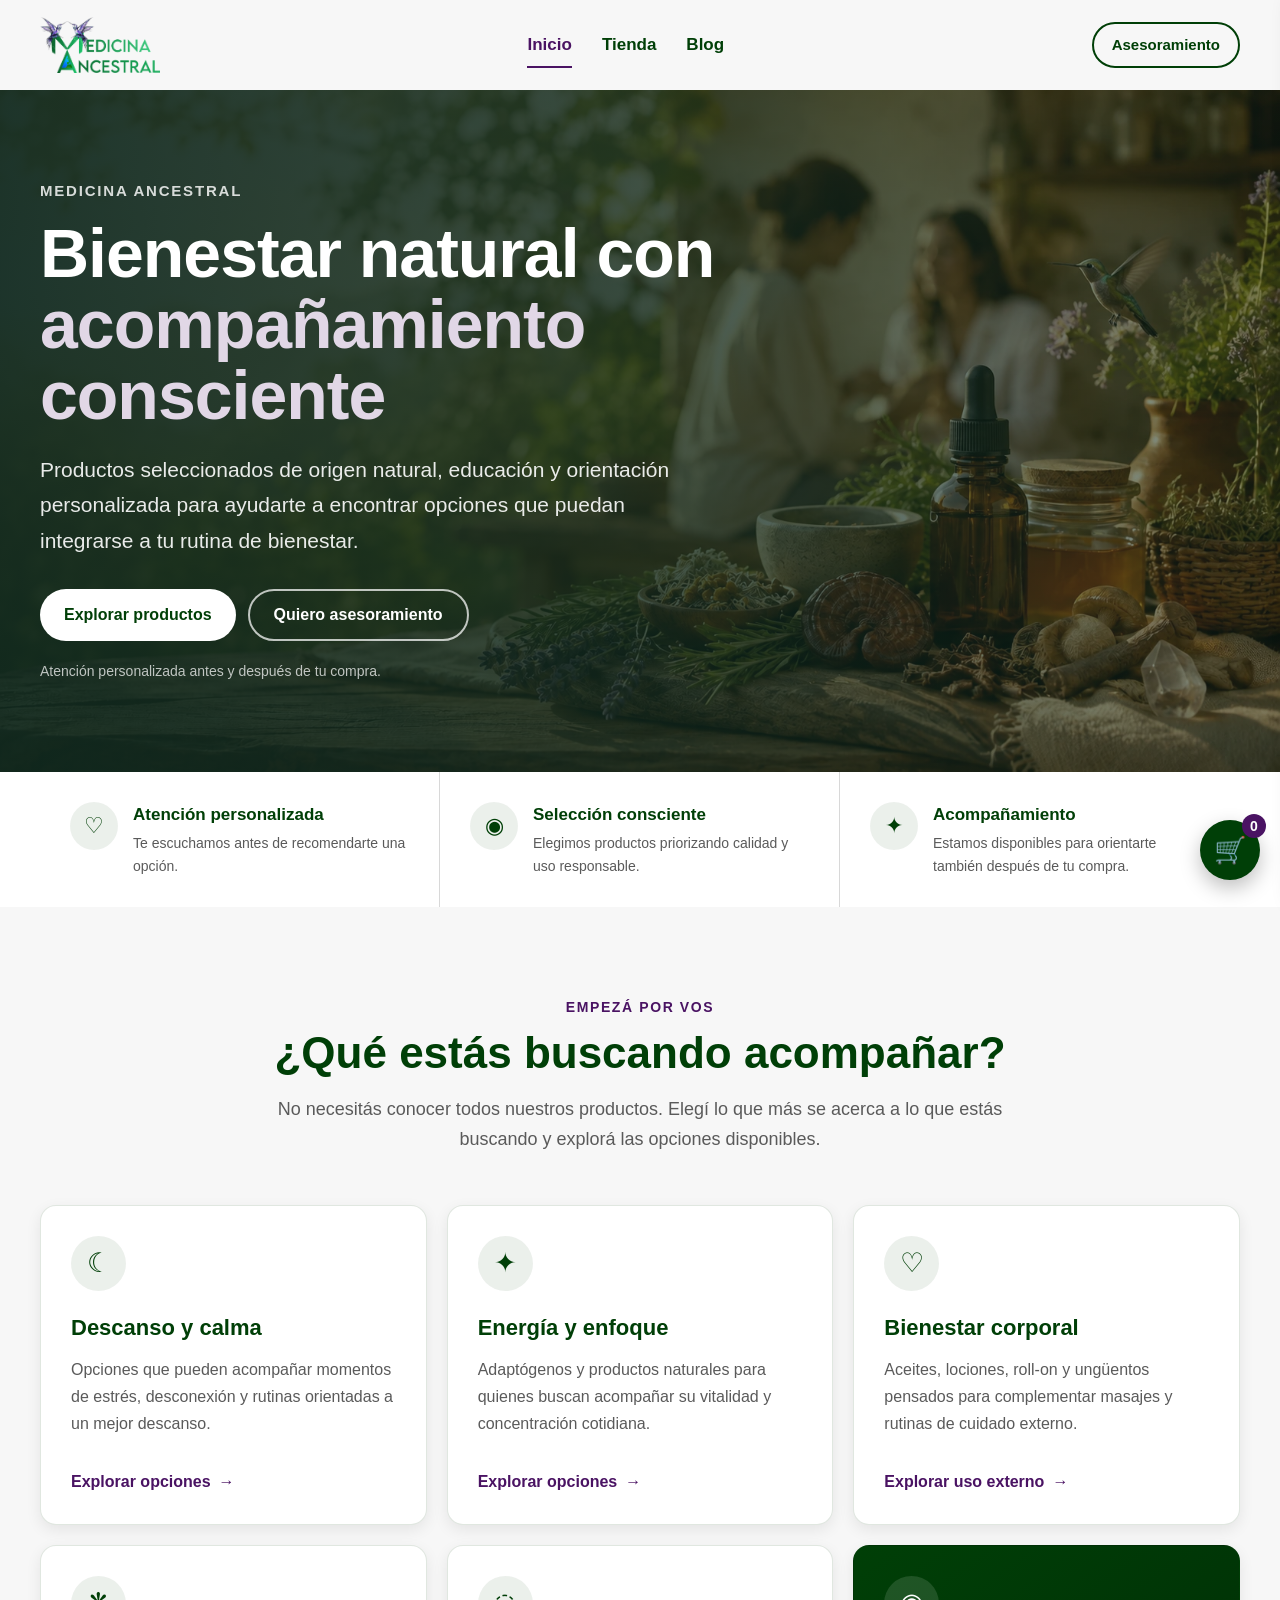
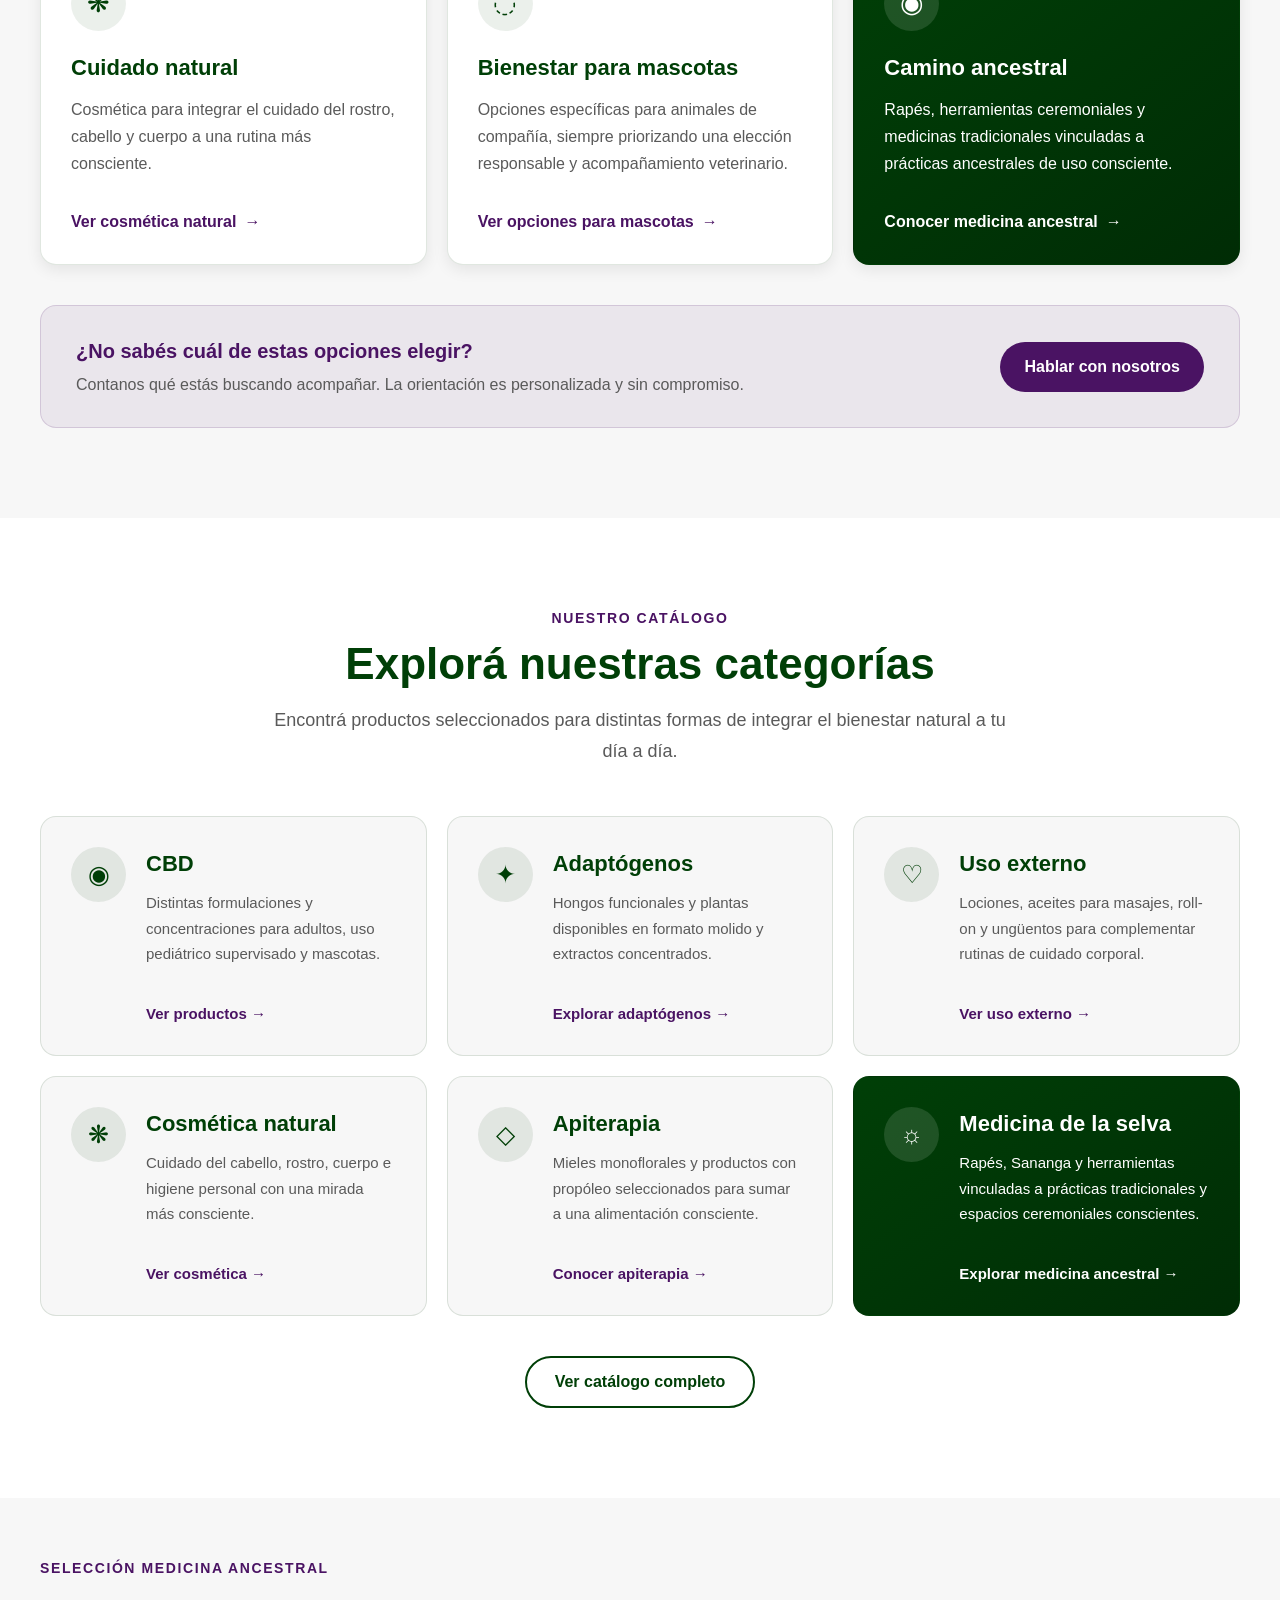
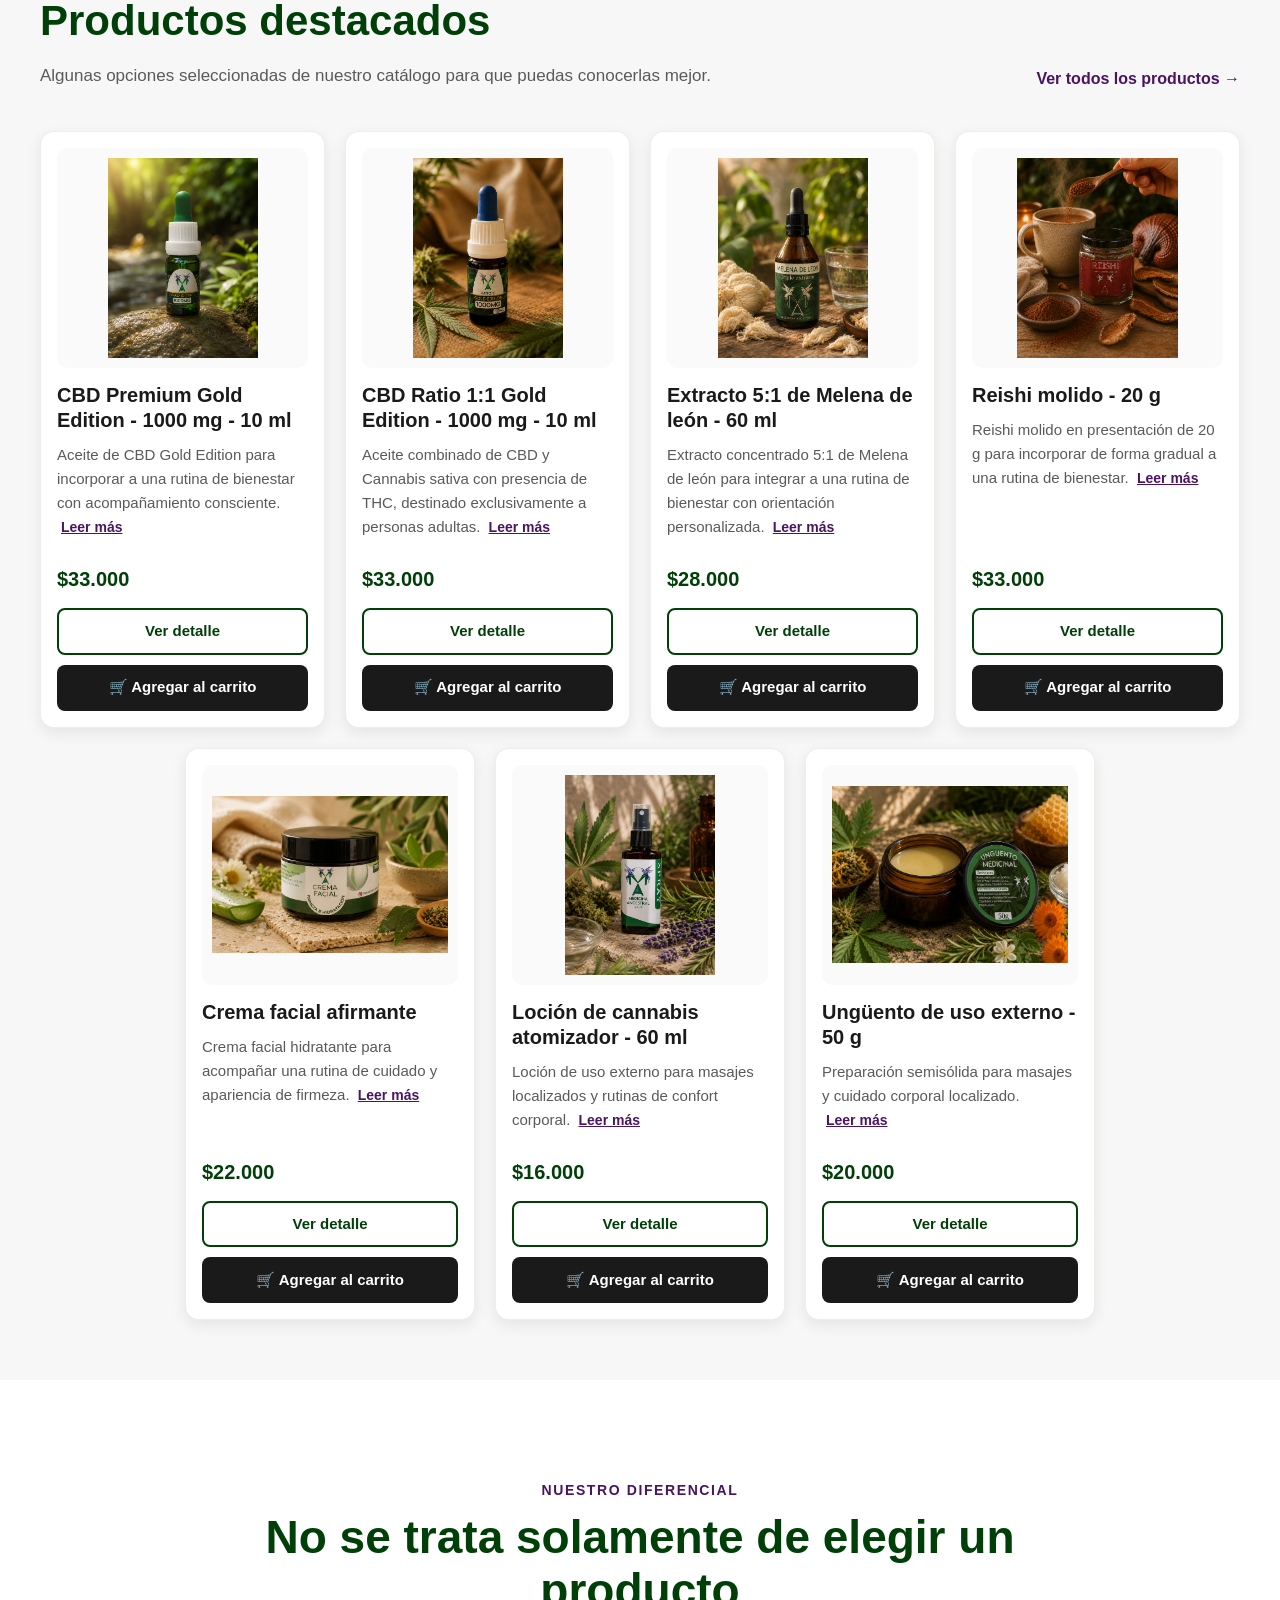
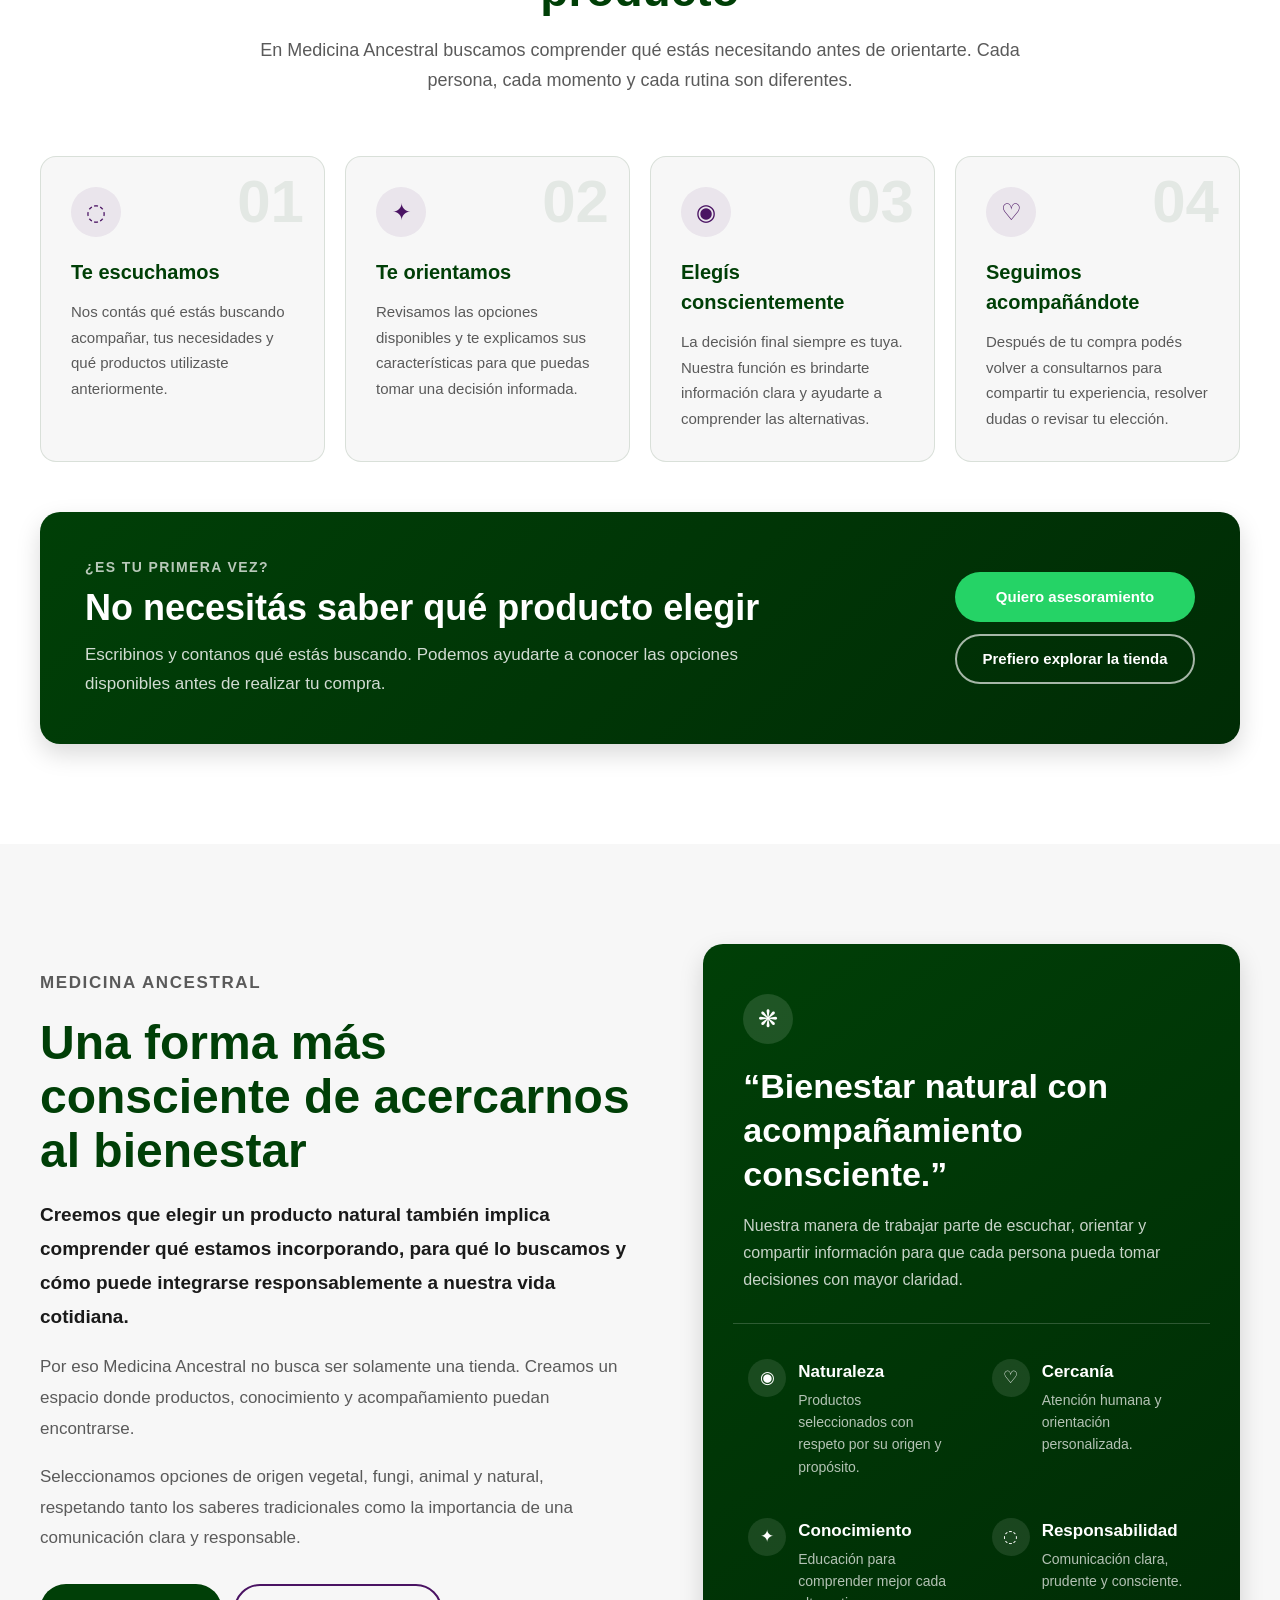
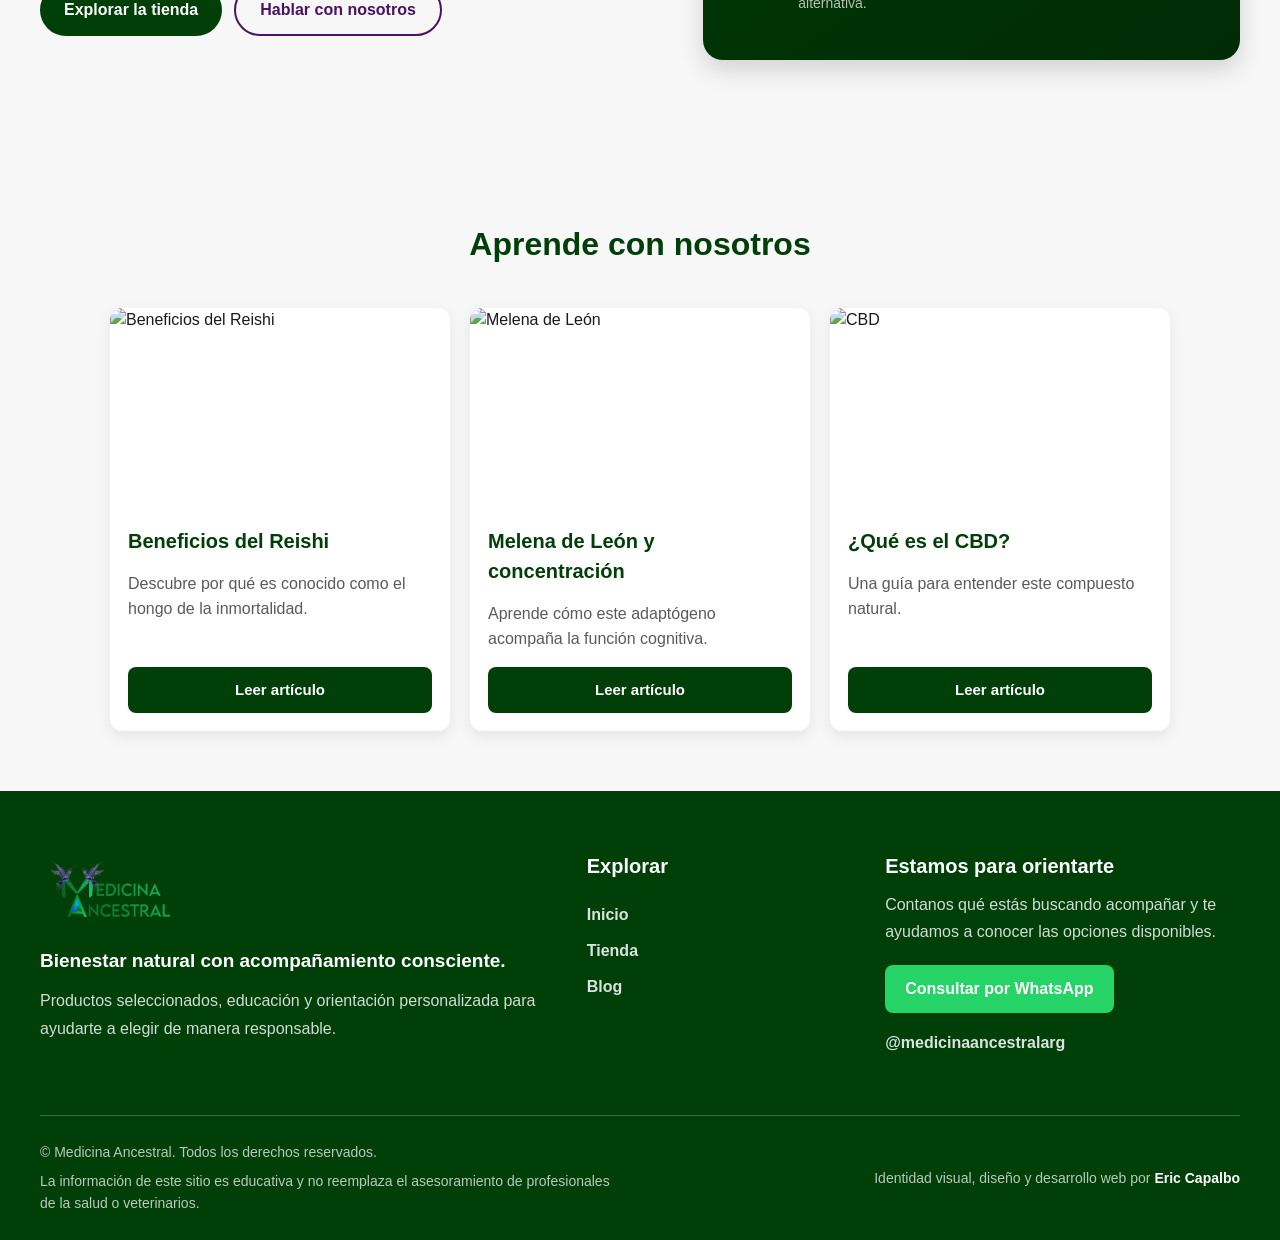
==== index.html @ 23bfc8c7 "Primera versión funcional de Medicina Ancestral" ====
<!DOCTYPE html>
<html lang="es">
<head>
  <meta charset="UTF-8">

  <meta
    name="viewport"
    content="width=device-width, initial-scale=1.0"
  >

  <meta
    name="description"
    content="Medicina Ancestral: productos naturales seleccionados, educación y acompañamiento personalizado para una elección consciente."
  >

  <title>
    Medicina Ancestral | Bienestar natural con acompañamiento consciente
  </title>

  <link
    rel="stylesheet"
    href="./css/style.css"
  >
</head>
<body>

    <!-- 🌿 NAVBAR -->
    <header class="header-principal">

  <a
    href="./index.html"
    class="logo"
    aria-label="Medicina Ancestral - Inicio"
  >
    <img
      src="./img/logo.png"
      alt="Medicina Ancestral"
    >
  </a>

  <nav
    class="nav-principal"
    aria-label="Navegación principal"
  >
    <a
      href="./index.html"
      aria-current="page"
    >
      Inicio
    </a>

    <a href="./tienda.html">
      Tienda
    </a>

    <a href="./pages/blog.html">
      Blog
    </a>
  </nav>

  <a
    href="https://wa.me/549XXXXXXXXX?text=Hola%2C%20quisiera%20recibir%20orientaci%C3%B3n%20de%20Medicina%20Ancestral."
    target="_blank"
    rel="noopener noreferrer"
    class="header-asesoramiento"
  >
    Asesoramiento
  </a>

</header>

  <section class="hero">

  <div class="hero-contenido">

    <p class="hero-eyebrow">
      Medicina Ancestral
    </p>

    <h1>
      Bienestar natural con
      <span>acompañamiento consciente</span>
    </h1>

    <p class="hero-descripcion">
      Productos seleccionados de origen natural,
      educación y orientación personalizada para
      ayudarte a encontrar opciones que puedan
      integrarse a tu rutina de bienestar.
    </p>

    <div class="hero-acciones">

      <a
        href="./tienda.html"
        class="hero-btn hero-btn-principal"
      >
        Explorar productos
      </a>

      <a
        href="https://wa.me/549XXXXXXXXX?text=Hola%2C%20no%20s%C3%A9%20qu%C3%A9%20producto%20elegir%20y%20quisiera%20recibir%20orientaci%C3%B3n."
        target="_blank"
        rel="noopener noreferrer"
        class="hero-btn hero-btn-secundario"
      >
        Quiero asesoramiento
      </a>

    </div>

    <p class="hero-nota">
      Atención personalizada antes y después de tu compra.
    </p>

  </div>

</section>

<section
  class="beneficios-rapidos"
  aria-label="Beneficios de comprar en Medicina Ancestral"
>

  <div class="beneficios-rapidos-contenido">

    <article class="beneficio-rapido">
      <span
        class="beneficio-icono"
        aria-hidden="true"
      >
        ♡
      </span>

      <div>
        <h2>
          Atención personalizada
        </h2>

        <p>
          Te escuchamos antes de recomendarte una opción.
        </p>
      </div>
    </article>

    <article class="beneficio-rapido">
      <span
        class="beneficio-icono"
        aria-hidden="true"
      >
        ◉
      </span>

      <div>
        <h2>
          Selección consciente
        </h2>

        <p>
          Elegimos productos priorizando calidad y uso responsable.
        </p>
      </div>
    </article>

    <article class="beneficio-rapido">
      <span
        class="beneficio-icono"
        aria-hidden="true"
      >
        ✦
      </span>

      <div>
        <h2>
          Acompañamiento
        </h2>

        <p>
          Estamos disponibles para orientarte también después de tu compra.
        </p>
      </div>
    </article>

  </div>

</section>


<section class="necesidades">

  <div class="necesidades-encabezado">

    <p class="seccion-eyebrow">
      Empezá por vos
    </p>

    <h2>
      ¿Qué estás buscando acompañar?
    </h2>

    <p>
      No necesitás conocer todos nuestros productos.
      Elegí lo que más se acerca a lo que estás buscando
      y explorá las opciones disponibles.
    </p>

  </div>

  <div class="necesidades-grid">

    <!-- DESCANSO -->
    <article class="necesidad-card">

      <div
        class="necesidad-icono"
        aria-hidden="true"
      >
        ☾
      </div>

      <h3>
        Descanso y calma
      </h3>

      <p>
        Opciones que pueden acompañar momentos de estrés,
        desconexión y rutinas orientadas a un mejor descanso.
      </p>

      <a
        href="./tienda.html?buscar=descanso"
        class="necesidad-link"
      >
        Explorar opciones
        <span aria-hidden="true">→</span>
      </a>

    </article>

    <!-- ENERGÍA -->
    <article class="necesidad-card">

      <div
        class="necesidad-icono"
        aria-hidden="true"
      >
        ✦
      </div>

      <h3>
        Energía y enfoque
      </h3>

      <p>
        Adaptógenos y productos naturales para quienes
        buscan acompañar su vitalidad y concentración cotidiana.
      </p>

      <a
        href="./tienda.html?buscar=energia"
        class="necesidad-link"
      >
        Explorar opciones
        <span aria-hidden="true">→</span>
      </a>

    </article>

    <!-- BIENESTAR CORPORAL -->
    <article class="necesidad-card">

      <div
        class="necesidad-icono"
        aria-hidden="true"
      >
        ♡
      </div>

      <h3>
        Bienestar corporal
      </h3>

      <p>
        Aceites, lociones, roll-on y ungüentos pensados
        para complementar masajes y rutinas de cuidado externo.
      </p>

      <a
        href="./tienda.html?categoria=uso-externo"
        class="necesidad-link"
      >
        Explorar uso externo
        <span aria-hidden="true">→</span>
      </a>

    </article>

    <!-- COSMÉTICA -->
    <article class="necesidad-card">

      <div
        class="necesidad-icono"
        aria-hidden="true"
      >
        ❋
      </div>

      <h3>
        Cuidado natural
      </h3>

      <p>
        Cosmética para integrar el cuidado del rostro,
        cabello y cuerpo a una rutina más consciente.
      </p>

      <a
        href="./tienda.html?categoria=cosmetica-natural"
        class="necesidad-link"
      >
        Ver cosmética natural
        <span aria-hidden="true">→</span>
      </a>

    </article>

    <!-- MASCOTAS -->
    <article class="necesidad-card">

      <div
        class="necesidad-icono"
        aria-hidden="true"
      >
        ◌
      </div>

      <h3>
        Bienestar para mascotas
      </h3>

      <p>
        Opciones específicas para animales de compañía,
        siempre priorizando una elección responsable y
        acompañamiento veterinario.
      </p>

      <a
        href="./tienda.html?categoria=cbd&subcategoria=mascotas"
        class="necesidad-link"
      >
        Ver opciones para mascotas
        <span aria-hidden="true">→</span>
      </a>

    </article>

    <!-- MEDICINA DE LA SELVA -->
    <article class="necesidad-card necesidad-card-destacada">

      <div
        class="necesidad-icono"
        aria-hidden="true"
      >
        ◉
      </div>

      <h3>
        Camino ancestral
      </h3>

      <p>
        Rapés, herramientas ceremoniales y medicinas
        tradicionales vinculadas a prácticas ancestrales
        de uso consciente.
      </p>

      <a
        href="./tienda.html?categoria=medicina-selva"
        class="necesidad-link"
      >
        Conocer medicina ancestral
        <span aria-hidden="true">→</span>
      </a>

    </article>

  </div>

  <!-- CTA DE ASESORAMIENTO -->
  <div class="necesidades-ayuda">

    <div>
      <h3>
        ¿No sabés cuál de estas opciones elegir?
      </h3>

      <p>
        Contanos qué estás buscando acompañar.
        La orientación es personalizada y sin compromiso.
      </p>
    </div>

    <a
      href="https://wa.me/549XXXXXXXXX?text=Hola%2C%20quisiera%20recibir%20orientaci%C3%B3n%20para%20elegir%20un%20producto."
      target="_blank"
      rel="noopener noreferrer"
      class="necesidades-ayuda-btn"
    >
      Hablar con nosotros
    </a>

  </div>

</section>

<section class="categorias-home">

  <div class="categorias-home-encabezado">

    <p class="seccion-eyebrow">
      Nuestro catálogo
    </p>

    <h2>
      Explorá nuestras categorías
    </h2>

    <p>
      Encontrá productos seleccionados para distintas
      formas de integrar el bienestar natural a tu día a día.
    </p>

  </div>

  <div class="categorias-home-grid">

    <!-- CBD -->
    <a
      href="./tienda.html?categoria=cbd"
      class="categoria-home-card"
    >
      <div class="categoria-home-icono">
        <span aria-hidden="true">◉</span>
      </div>

      <div class="categoria-home-contenido">
        <h3>CBD</h3>

        <p>
          Distintas formulaciones y concentraciones
          para adultos, uso pediátrico supervisado
          y mascotas.
        </p>

        <span class="categoria-home-link">
          Ver productos →
        </span>
      </div>
    </a>


    <!-- ADAPTÓGENOS -->
    <a
      href="./tienda.html?categoria=adaptogenos"
      class="categoria-home-card"
    >
      <div class="categoria-home-icono">
        <span aria-hidden="true">✦</span>
      </div>

      <div class="categoria-home-contenido">
        <h3>
          Adaptógenos
        </h3>

        <p>
          Hongos funcionales y plantas disponibles
          en formato molido y extractos concentrados.
        </p>

        <span class="categoria-home-link">
          Explorar adaptógenos →
        </span>
      </div>
    </a>


    <!-- USO EXTERNO -->
    <a
      href="./tienda.html?categoria=uso-externo"
      class="categoria-home-card"
    >
      <div class="categoria-home-icono">
        <span aria-hidden="true">♡</span>
      </div>

      <div class="categoria-home-contenido">
        <h3>
          Uso externo
        </h3>

        <p>
          Lociones, aceites para masajes, roll-on
          y ungüentos para complementar rutinas
          de cuidado corporal.
        </p>

        <span class="categoria-home-link">
          Ver uso externo →
        </span>
      </div>
    </a>


    <!-- COSMÉTICA -->
    <a
      href="./tienda.html?categoria=cosmetica-natural"
      class="categoria-home-card"
    >
      <div class="categoria-home-icono">
        <span aria-hidden="true">❋</span>
      </div>

      <div class="categoria-home-contenido">
        <h3>
          Cosmética natural
        </h3>

        <p>
          Cuidado del cabello, rostro, cuerpo
          e higiene personal con una mirada
          más consciente.
        </p>

        <span class="categoria-home-link">
          Ver cosmética →
        </span>
      </div>
    </a>


    <!-- APITERAPIA -->
    <a
      href="./tienda.html?categoria=apiterapia"
      class="categoria-home-card"
    >
      <div class="categoria-home-icono">
        <span aria-hidden="true">◇</span>
      </div>

      <div class="categoria-home-contenido">
        <h3>
          Apiterapia
        </h3>

        <p>
          Mieles monoflorales y productos con
          propóleo seleccionados para sumar
          a una alimentación consciente.
        </p>

        <span class="categoria-home-link">
          Conocer apiterapia →
        </span>
      </div>
    </a>


    <!-- MEDICINA ANCESTRAL -->
    <a
      href="./tienda.html?categoria=medicina-selva"
      class="categoria-home-card categoria-home-destacada"
    >
      <div class="categoria-home-icono">
        <span aria-hidden="true">☼</span>
      </div>

      <div class="categoria-home-contenido">
        <h3>
          Medicina de la selva
        </h3>

        <p>
          Rapés, Sananga y herramientas vinculadas
          a prácticas tradicionales y espacios
          ceremoniales conscientes.
        </p>

        <span class="categoria-home-link">
          Explorar medicina ancestral →
        </span>
      </div>
    </a>

  </div>

  <div class="categorias-home-todas">

    <a
      href="./tienda.html"
      class="btn-ver-catalogo"
    >
      Ver catálogo completo
    </a>

  </div>

</section>


</section>
    <!-- 🌟 PRODUCTOS DESTACADOS -->
  <section
  class="productos productos-destacados-home"
  id="productos"
  >

  <div class="productos-home-encabezado">

    <div>

      <p class="seccion-eyebrow">
        Selección Medicina Ancestral
      </p>

      <h2>
        Productos destacados
      </h2>

      <p>
        Algunas opciones seleccionadas de nuestro
        catálogo para que puedas conocerlas mejor.
      </p>

    </div>

    <a
      href="./tienda.html"
      class="productos-home-ver-todos"
    >
      Ver todos los productos →
    </a>

  </div>

  <div
    class="productos-container"
    id="productos-container"
  ></div>

</section>

<section class="acompanamiento-home">

  <div class="acompanamiento-encabezado">

    <p class="seccion-eyebrow">
      Nuestro diferencial
    </p>

    <h2>
      No se trata solamente de elegir un producto
    </h2>

    <p>
      En Medicina Ancestral buscamos comprender qué estás
      necesitando antes de orientarte. Cada persona, cada
      momento y cada rutina son diferentes.
    </p>

  </div>


  <div class="acompanamiento-grid">

    <!-- PASO 1 -->
    <article class="acompanamiento-paso">

      <span class="acompanamiento-numero">
        01
      </span>

      <div class="acompanamiento-icono" aria-hidden="true">
        ◌
      </div>

      <h3>
        Te escuchamos
      </h3>

      <p>
        Nos contás qué estás buscando acompañar,
        tus necesidades y qué productos utilizaste anteriormente.
      </p>

    </article>


    <!-- PASO 2 -->
    <article class="acompanamiento-paso">

      <span class="acompanamiento-numero">
        02
      </span>

      <div class="acompanamiento-icono" aria-hidden="true">
        ✦
      </div>

      <h3>
        Te orientamos
      </h3>

      <p>
        Revisamos las opciones disponibles y te explicamos
        sus características para que puedas tomar una decisión
        informada.
      </p>

    </article>


    <!-- PASO 3 -->
    <article class="acompanamiento-paso">

      <span class="acompanamiento-numero">
        03
      </span>

      <div class="acompanamiento-icono" aria-hidden="true">
        ◉
      </div>

      <h3>
        Elegís conscientemente
      </h3>

      <p>
        La decisión final siempre es tuya.
        Nuestra función es brindarte información clara
        y ayudarte a comprender las alternativas.
      </p>

    </article>


    <!-- PASO 4 -->
    <article class="acompanamiento-paso">

      <span class="acompanamiento-numero">
        04
      </span>

      <div class="acompanamiento-icono" aria-hidden="true">
        ♡
      </div>

      <h3>
        Seguimos acompañándote
      </h3>

      <p>
        Después de tu compra podés volver a consultarnos
        para compartir tu experiencia, resolver dudas
        o revisar tu elección.
      </p>

    </article>

  </div>


  <!-- CTA -->
  <div class="acompanamiento-cta">

    <div class="acompanamiento-cta-texto">

      <p class="acompanamiento-cta-eyebrow">
        ¿Es tu primera vez?
      </p>

      <h3>
        No necesitás saber qué producto elegir
      </h3>

      <p>
        Escribinos y contanos qué estás buscando.
        Podemos ayudarte a conocer las opciones disponibles
        antes de realizar tu compra.
      </p>

    </div>

    <div class="acompanamiento-cta-acciones">

      <a
        href="https://wa.me/549XXXXXXXXX?text=Hola%2C%20es%20mi%20primera%20vez%20y%20quisiera%20recibir%20orientaci%C3%B3n%20para%20elegir%20un%20producto."
        target="_blank"
        rel="noopener noreferrer"
        class="acompanamiento-btn-principal"
      >
        Quiero asesoramiento
      </a>

      <a
        href="./tienda.html"
        class="acompanamiento-btn-secundario"
      >
        Prefiero explorar la tienda
      </a>

    </div>

  </div>

</section>

<section class="nosotros-home">

  <div class="nosotros-home-grid">

    <!-- COLUMNA DE IDENTIDAD -->
    <div class="nosotros-home-identidad">

      <p class="seccion-eyebrow">
        Medicina Ancestral
      </p>

      <h2>
        Una forma más consciente
        de acercarnos al bienestar
      </h2>

      <p class="nosotros-home-intro">
        Creemos que elegir un producto natural también
        implica comprender qué estamos incorporando,
        para qué lo buscamos y cómo puede integrarse
        responsablemente a nuestra vida cotidiana.
      </p>

      <p>
        Por eso Medicina Ancestral no busca ser solamente
        una tienda. Creamos un espacio donde productos,
        conocimiento y acompañamiento puedan encontrarse.
      </p>

      <p>
        Seleccionamos opciones de origen vegetal, fungi,
        animal y natural, respetando tanto los saberes
        tradicionales como la importancia de una
        comunicación clara y responsable.
      </p>

      <div class="nosotros-home-acciones">

        <a
          href="./tienda.html"
          class="nosotros-btn-principal"
        >
          Explorar la tienda
        </a>

        <a
          href="https://wa.me/5491138456670?text=Hola%2C%20quisiera%20conocer%20m%C3%A1s%20sobre%20Medicina%20Ancestral%20y%20recibir%20orientaci%C3%B3n."
          target="_blank"
          rel="noopener noreferrer"
          class="nosotros-btn-secundario"
        >
          Hablar con nosotros
        </a>

      </div>

    </div>


    <!-- COLUMNA DE VALORES -->
    <div class="nosotros-home-valores">

      <div class="nosotros-frase">

        <span
          class="nosotros-frase-simbolo"
          aria-hidden="true"
        >
          ❋
        </span>

        <blockquote>
          “Bienestar natural con
          acompañamiento consciente.”
        </blockquote>

        <p>
          Nuestra manera de trabajar parte de escuchar,
          orientar y compartir información para que cada
          persona pueda tomar decisiones con mayor claridad.
        </p>

      </div>


      <div class="nosotros-valores-grid">

        <article class="nosotros-valor">

          <span aria-hidden="true">
            ◉
          </span>

          <div>
            <h3>
              Naturaleza
            </h3>

            <p>
              Productos seleccionados con respeto
              por su origen y propósito.
            </p>
          </div>

        </article>


        <article class="nosotros-valor">

          <span aria-hidden="true">
            ♡
          </span>

          <div>
            <h3>
              Cercanía
            </h3>

            <p>
              Atención humana y orientación
              personalizada.
            </p>
          </div>

        </article>


        <article class="nosotros-valor">

          <span aria-hidden="true">
            ✦
          </span>

          <div>
            <h3>
              Conocimiento
            </h3>

            <p>
              Educación para comprender mejor
              cada alternativa.
            </p>
          </div>

        </article>

<!-- NOSOTROS -->
        <article class="nosotros-valor">

          <span aria-hidden="true">
            ◌
          </span>

          <div>
            <h3>
              Responsabilidad
            </h3>

            <p>
              Comunicación clara, prudente
              y consciente.
            </p>
          </div>

        </article>

      </div>

    </div>

  </div>

</section>

    <!-- 📖 BLOG -->
    <section class="blog">

  <h2>Aprende con nosotros</h2>

  <div class="blog-container">

    <!-- Artículo 1 -->

    <article class="blog-card">

      <img src="./img/blog/reishi-beneficios.webp" alt="Beneficios del Reishi">

      <h3>Beneficios del Reishi</h3>

      <p>
        Descubre por qué es conocido como el hongo de la inmortalidad.
      </p>

      <button>
        Leer artículo
      </button>

    </article>

    <!-- Artículo 2 -->

    <article class="blog-card">

      <img src="./img/blog/melena-cerebro.webp" alt="Melena de León">

      <h3>Melena de León y concentración</h3>

      <p>
        Aprende cómo este adaptógeno acompaña la función cognitiva.
      </p>

      <button>
        Leer artículo
      </button>

    </article>

    <!-- Artículo 3 -->

    <article class="blog-card">

      <img src="./img/blog/cbd-natural.webp" alt="CBD">

      <h3>¿Qué es el CBD?</h3>

      <p>
        Una guía para entender este compuesto natural.
      </p>

      <button>
        Leer artículo
      </button>

    </article>

  </div>

    </section>


<footer class="footer-sitio">

  <div class="footer-contenido">

    <!-- IDENTIDAD -->
    <div class="footer-marca">
      <a
        href="./index.html"
        class="footer-logo"
        aria-label="Ir al inicio de Medicina Ancestral"
      >
        <img
          src="./img/logo.png"
          alt="Medicina Ancestral"
        >
      </a>

      <p class="footer-frase">
        Bienestar natural con acompañamiento consciente.
      </p>

      <p>
        Productos seleccionados, educación y orientación
        personalizada para ayudarte a elegir de manera responsable.
      </p>
    </div>

    <!-- NAVEGACIÓN -->
    <nav
      class="footer-navegacion"
      aria-label="Navegación del pie de página"
    >
      <h2>Explorar</h2>

      <a href="./index.html">
        Inicio
      </a>

      <a href="./tienda.html">
        Tienda
      </a>

      <a href="./pages/blog.html">
        Blog
      </a>
    </nav>

    <!-- CONTACTO -->
    <div class="footer-contacto">
      <h2>Estamos para orientarte</h2>

      <p>
        Contanos qué estás buscando acompañar y te ayudamos
        a conocer las opciones disponibles.
      </p>

      <a
        href="https://wa.me/5491138456670?text=Hola%2C%20quisiera%20recibir%20orientaci%C3%B3n%20sobre%20los%20productos%20de%20Medicina%20Ancestral."
        target="_blank"
        rel="noopener noreferrer"
        class="footer-whatsapp"
      >
        Consultar por WhatsApp
      </a>

      <a
        href="https://www.instagram.com/medicinaancestralarg/"
        target="_blank"
        rel="noopener noreferrer"
        class="footer-instagram"
      >
        @medicinaancestralarg
      </a>
    </div>

  </div>

  <div class="footer-legal">

  <div class="footer-legal-textos">
    <p>
      © Medicina Ancestral. Todos los derechos reservados.
    </p>

    <p>
      La información de este sitio es educativa y no reemplaza
      el asesoramiento de profesionales de la salud o veterinarios.
    </p>
  </div>

  <p class="footer-autor">
    Identidad visual, diseño y desarrollo web por 
    <a
      href="https://www.instagram.com/ericcapalbo/"
      target="_blank"
      rel="noopener noreferrer"
      aria-label="Ver perfil de Eric Capalbo"
    >
      Eric Capalbo
    </a>
  </p>

</div>

</footer>


    <!-- PANEL LATERAL DEL CARRITO -->

    <button class="carrito-flotante" id="abrir-carrito" aria-label="Ver carrito">
  🛒
  <span id="contador-carrito">0</span>
</button>

<aside
  class="carrito-panel"
  id="carrito-panel"
  aria-label="Carrito de compras"
  aria-hidden="true"
>
  
  <div class="carrito-header">
    
    <h2>Mi carrito</h2>

    <button id="cerrar-carrito">✕</button>
  
  </div>

  <div
  id="carrito-items"
  class="carrito-items"
  aria-live="polite"
></div>

  <div class="carrito-footer">
  <p>
    Total:
    <strong id="carrito-total">$0</strong>
  </p>

  <div class="carrito-acciones">
    <button
      type="button"
      id="finalizar-whatsapp"
      class="btn-whatsapp"
    >
      Finalizar por WhatsApp
    </button>

    <button
      type="button"
      id="vaciar-carrito"
      class="btn-vaciar-carrito"
    >
      Vaciar carrito
    </button>
  </div>
</div>
</aside>

<div 
  class="carrito-overlay" 
  id="carrito-overlay">
</div>

<div
  class="notificacion"
  id="notificacion"
  role="status"
  aria-live="polite"
  aria-atomic="true"
></div>

  <script src="./js/helpers.js"></script>
  <script src="./js/catalogo-config.js"></script>
  <script src="./js/api.js"></script>
  <script src="./js/productos.js"></script>
  <script src="./js/carrito.js"></script>
  <script src="./js/main.js"></script>

</body>


</html>
---- css/style.css ----
:root {
  --color-fondo: #F7F7F7;
  --color-verde: #003F07;
  --color-violeta: #4A1363;
  --color-negro: #1A1A1A;
  --color-blanco: #FFFFFF;
  --color-gris: #5A5A5A;
  --color-borde: #D8D8D8;
  --color-whatsapp: #25D366;
  --sombra-suave: 0 0.5rem 1.5rem rgba(0, 0, 0, 0.08);
  --sombra-media: 0 1rem 2.5rem rgba(0, 0, 0, 0.15);
}

/* ==================================================
   RESET Y BASE
================================================== */

*,
*::before,
*::after {
  margin: 0;
  padding: 0;
  box-sizing: border-box;
}

html {
  font-size: 62.5%; /* 1rem = 10px */
  scroll-behavior: smooth;
}

body {
  min-height: 100vh;
  font-family: Arial, Helvetica, sans-serif;
  background-color: var(--color-fondo);
  color: var(--color-negro);
  font-size: 1.6rem;
  line-height: 1.5;
}

img {
  display: block;
  max-width: 100%;
}

button,
input,
select,
textarea {
  font: inherit;
}

button,
select {
  cursor: pointer;
}

a {
  color: inherit;
}

h1 {
  font-size: 3.2rem;
}

h2 {
  font-size: 2.4rem;
}

h3 {
  font-size: 2rem;
}

p {
  font-size: 1.6rem;
}

section {
  padding: 4rem 2rem;
}

/* ==================================================
   HEADER Y NAVEGACIÓN
================================================== */

header,
.header-principal {
  display: flex;
  justify-content: space-between;
  align-items: center;
  gap: 2rem;
  padding: 2rem 4rem;
  background-color: var(--color-fondo);
  color: var(--color-verde);
}

.logo {
  display: inline-flex;
  align-items: center;
  text-decoration: none;
}

.logo img {
  width: 12rem;
  height: auto;
}

nav {
  display: flex;
  align-items: center;
  gap: 2.4rem;
}

nav a {
  color: var(--color-verde);
  font-size: 2rem;
  font-weight: 700;
  text-decoration: none;
  transition: color 0.25s ease;
}

nav a:hover,
nav a:focus-visible,
nav a[aria-current="page"] {
  color: var(--color-violeta);
}

/* ==================================================
   HEADER Y NAVEGACIÓN
================================================== */

.header-principal {
  position: relative;
  z-index: 100;

  display: grid;
  grid-template-columns:
    auto
    1fr
    auto;

  align-items: center;
  gap: 3rem;

  width: 100%;
  min-height: 9rem;
  padding: 1.5rem 4rem;

  background-color: var(--color-fondo);
  color: var(--color-verde);
}

.logo {
  display: inline-flex;
  align-items: center;

  text-decoration: none;
}

.logo img {
  width: 12rem;
  height: auto;
}

.nav-principal {
  display: flex;
  justify-content: center;
  align-items: center;
  gap: 3rem;
}

.nav-principal a {
  position: relative;

  padding: 1rem 0;

  color: var(--color-verde);

  font-size: 1.7rem;
  font-weight: 700;
  text-decoration: none;
}

.nav-principal a::after {
  content: "";

  position: absolute;
  right: 0;
  bottom: 0;
  left: 0;

  height: 0.2rem;

  background-color: var(--color-violeta);

  transform: scaleX(0);

  transition:
    transform 0.25s ease;
}

.nav-principal a:hover,
.nav-principal a:focus-visible,
.nav-principal a[aria-current="page"] {
  color: var(--color-violeta);
}

.nav-principal a:hover::after,
.nav-principal a:focus-visible::after,
.nav-principal a[aria-current="page"]::after {
  transform: scaleX(1);
}

.header-asesoramiento {
  display: inline-flex;
  justify-content: center;
  align-items: center;

  min-height: 4.6rem;
  padding: 1rem 1.8rem;

  border: 0.2rem solid var(--color-verde);
  border-radius: 999rem;

  color: var(--color-verde);

  font-size: 1.5rem;
  font-weight: 700;
  text-decoration: none;

  transition:
    background-color 0.25s ease,
    color 0.25s ease,
    transform 0.25s ease;
}

.header-asesoramiento:hover,
.header-asesoramiento:focus-visible {
  transform: translateY(-0.2rem);

  background-color: var(--color-verde);
  color: var(--color-blanco);
}

/* ==================================================
   HERO LANDING
================================================== */

.hero {
  position: relative;

  display: flex;
  align-items: center;

  min-height: 68rem;
  padding: 9rem 4rem;

  overflow: hidden;

  background:
    linear-gradient(
      90deg,
      rgba(15, 40, 30, 0.94) 0%,
      rgba(15, 40, 30, 0.82) 45%,
      rgba(15, 40, 30, 0.48) 100%
    ),
    url("../img/hero-img.webp")
      center / cover no-repeat;

  color: var(--color-blanco);
}

.hero-contenido {
  position: relative;
  z-index: 2;

  width: min(100%, 120rem);
  margin: 0 auto;

  text-align: left;
}

.hero-eyebrow {
  margin-bottom: 1.5rem;

  color: rgba(255, 255, 255, 0.82);

  font-size: 1.5rem;
  font-weight: 700;

  letter-spacing: 0.18rem;
  text-transform: uppercase;
}

.hero h1 {
  max-width: 75rem;
  margin-bottom: 2rem;

  color: var(--color-blanco);

  font-size: clamp(
    4rem,
    6vw,
    6.8rem
  );

  line-height: 1.05;
  letter-spacing: -0.1rem;
}

.hero h1 span {
  display: block;

  color: #E1D7E6;
}

.hero-descripcion {
  max-width: 65rem;
  margin-bottom: 3rem;

  color: rgba(255, 255, 255, 0.9);

  font-size: clamp(
    1.8rem,
    2vw,
    2.1rem
  );

  line-height: 1.7;
}

.hero-acciones {
  display: flex;
  flex-wrap: wrap;
  gap: 1.2rem;

  margin-bottom: 2rem;
}

.hero-btn {
  display: inline-flex;
  justify-content: center;
  align-items: center;

  min-height: 5.2rem;
  padding: 1.2rem 2.4rem;

  border-radius: 999rem;

  font-size: 1.6rem;
  font-weight: 700;
  text-decoration: none;

  transition:
    transform 0.25s ease,
    background-color 0.25s ease,
    color 0.25s ease,
    box-shadow 0.25s ease;
}

.hero-btn:hover,
.hero-btn:focus-visible {
  transform: translateY(-0.2rem);
}

.hero-btn-principal {
  background-color: var(--color-blanco);
  color: var(--color-verde);
}

.hero-btn-principal:hover,
.hero-btn-principal:focus-visible {
  box-shadow: var(--sombra-media);

  background-color: var(--color-fondo);
}

.hero-btn-secundario {
  border: 0.2rem solid rgba(
    255,
    255,
    255,
    0.72
  );

  color: var(--color-blanco);
}

.hero-btn-secundario:hover,
.hero-btn-secundario:focus-visible {
  background-color: var(--color-blanco);
  color: var(--color-violeta);
}

.hero-nota {
  color: rgba(255, 255, 255, 0.72);

  font-size: 1.4rem;
}

/* ==================================================
   BENEFICIOS RÁPIDOS
================================================== */

.beneficios-rapidos {
  padding: 0 2rem;

  background-color: var(--color-blanco);
}

.beneficios-rapidos-contenido {
  display: grid;
  grid-template-columns:
    repeat(3, 1fr);

  gap: 0;

  width: min(100%, 120rem);
  margin: 0 auto;
}

.beneficio-rapido {
  display: flex;
  align-items: flex-start;
  gap: 1.5rem;

  padding: 3rem;

  border-right:
    0.1rem solid var(--color-borde);
}

.beneficio-rapido:last-child {
  border-right: none;
}

.beneficio-icono {
  display: grid;
  flex: 0 0 auto;

  place-items: center;

  width: 4.8rem;
  height: 4.8rem;

  border-radius: 50%;

  background-color:
    rgba(0, 63, 7, 0.08);

  color: var(--color-verde);

  font-size: 2.2rem;
}

.beneficio-rapido h2 {
  margin-bottom: 0.5rem;

  color: var(--color-verde);

  font-size: 1.7rem;
}

.beneficio-rapido p {
  color: var(--color-gris);

  font-size: 1.4rem;
  line-height: 1.6;
}

/* ==================================================
   LANDING: NECESIDADES
================================================== */

.necesidades {
  padding: 9rem 2rem;

  background-color: var(--color-fondo);
}

.necesidades-encabezado {
  width: min(100%, 75rem);
  margin: 0 auto 5rem;

  text-align: center;
}

.seccion-eyebrow {
  margin-bottom: 1rem;

  color: var(--color-violeta);

  font-size: 1.4rem;
  font-weight: 700;

  letter-spacing: 0.16rem;
  text-transform: uppercase;
}

.necesidades-encabezado h2 {
  margin-bottom: 1.5rem;

  color: var(--color-verde);

  font-size: clamp(
    3rem,
    5vw,
    4.4rem
  );

  line-height: 1.15;
}

.necesidades-encabezado > p:last-child {
  color: var(--color-gris);

  font-size: 1.8rem;
  line-height: 1.7;
}

.necesidades-grid {
  display: grid;

  grid-template-columns:
    repeat(3, minmax(0, 1fr));

  gap: 2rem;

  width: min(100%, 120rem);
  margin: 0 auto;
}

.necesidad-card {
  position: relative;

  display: flex;
  flex-direction: column;

  min-height: 32rem;
  padding: 3rem;

  overflow: hidden;

  border:
    0.1rem solid rgba(0, 63, 7, 0.12);

  border-radius: 1.6rem;

  background-color: var(--color-blanco);

  box-shadow: var(--sombra-suave);

  transition:
    transform 0.25s ease,
    box-shadow 0.25s ease,
    border-color 0.25s ease;
}

.necesidad-card:hover {
  transform: translateY(-0.5rem);

  border-color:
    rgba(0, 63, 7, 0.35);

  box-shadow: var(--sombra-media);
}

.necesidad-icono {
  display: grid;
  place-items: center;

  width: 5.5rem;
  height: 5.5rem;

  margin-bottom: 2rem;

  border-radius: 50%;

  background-color:
    rgba(0, 63, 7, 0.08);

  color: var(--color-verde);

  font-size: 2.7rem;
}

.necesidad-card h3 {
  margin-bottom: 1.2rem;

  color: var(--color-verde);

  font-size: 2.2rem;
}

.necesidad-card p {
  flex-grow: 1;

  margin-bottom: 2.5rem;

  color: var(--color-gris);

  line-height: 1.7;
}

.necesidad-link {
  display: inline-flex;
  align-items: center;

  gap: 0.8rem;

  align-self: flex-start;

  color: var(--color-violeta);

  font-size: 1.6rem;
  font-weight: 700;

  text-decoration: none;
}

.necesidad-link span {
  transition:
    transform 0.2s ease;
}

.necesidad-link:hover span,
.necesidad-link:focus-visible span {
  transform: translateX(0.5rem);
}

.necesidad-link:hover,
.necesidad-link:focus-visible {
  text-decoration: underline;
}

.necesidad-card-destacada {
  background:
    linear-gradient(
      145deg,
      var(--color-verde),
      #002c05
    );

  border-color: transparent;

  color: var(--color-blanco);
}

.necesidad-card-destacada
.necesidad-icono {
  background-color:
    rgba(255, 255, 255, 0.12);

  color: var(--color-blanco);
}

.necesidad-card-destacada h3,
.necesidad-card-destacada p,
.necesidad-card-destacada
.necesidad-link {
  color: var(--color-blanco);
}

/* ==================================================
   CTA DENTRO DE NECESIDADES
================================================== */

.necesidades-ayuda {
  display: flex;
  justify-content: space-between;
  align-items: center;

  gap: 3rem;

  width: min(100%, 120rem);

  margin:
    4rem auto 0;

  padding: 3rem 3.5rem;

  border-radius: 1.6rem;

  background-color:
    rgba(74, 19, 99, 0.07);

  border:
    0.1rem solid
    rgba(74, 19, 99, 0.15);
}

.necesidades-ayuda h3 {
  margin-bottom: 0.6rem;

  color: var(--color-violeta);

  font-size: 2rem;
}

.necesidades-ayuda p {
  color: var(--color-gris);

  line-height: 1.6;
}

.necesidades-ayuda-btn {
  display: inline-flex;
  flex: 0 0 auto;

  justify-content: center;
  align-items: center;

  min-height: 5rem;

  padding:
    1.2rem
    2.4rem;

  border-radius: 999rem;

  background-color:
    var(--color-violeta);

  color: var(--color-blanco);

  font-size: 1.6rem;
  font-weight: 700;

  text-decoration: none;

  transition:
    transform 0.25s ease,
    box-shadow 0.25s ease;
}

.necesidades-ayuda-btn:hover,
.necesidades-ayuda-btn:focus-visible {
  transform:
    translateY(-0.2rem);

  box-shadow:
    var(--sombra-media);
}

/* ==================================================
   LANDING: CATEGORÍAS
================================================== */

.categorias-home {
  padding: 9rem 2rem;

  background-color: var(--color-blanco);
}

.categorias-home-encabezado {
  width: min(100%, 75rem);
  margin: 0 auto 5rem;

  text-align: center;
}

.categorias-home-encabezado h2 {
  margin-bottom: 1.5rem;

  color: var(--color-verde);

  font-size: clamp(
    3rem,
    5vw,
    4.4rem
  );

  line-height: 1.15;
}

.categorias-home-encabezado > p:last-child {
  color: var(--color-gris);

  font-size: 1.8rem;
  line-height: 1.7;
}

.categorias-home-grid {
  display: grid;

  grid-template-columns:
    repeat(3, minmax(0, 1fr));

  gap: 2rem;

  width: min(100%, 120rem);
  margin: 0 auto;
}

.categoria-home-card {
  display: flex;
  align-items: flex-start;
  gap: 2rem;

  min-height: 24rem;
  padding: 3rem;

  border:
    0.1rem solid rgba(0, 63, 7, 0.12);

  border-radius: 1.6rem;

  background-color: var(--color-fondo);
  color: var(--color-negro);

  text-decoration: none;

  transition:
    transform 0.25s ease,
    box-shadow 0.25s ease,
    border-color 0.25s ease;
}

.categoria-home-card:hover,
.categoria-home-card:focus-visible {
  transform: translateY(-0.5rem);

  border-color:
    rgba(0, 63, 7, 0.35);

  box-shadow: var(--sombra-media);
}

.categoria-home-icono {
  display: grid;
  flex: 0 0 auto;

  place-items: center;

  width: 5.5rem;
  height: 5.5rem;

  border-radius: 50%;

  background-color:
    rgba(0, 63, 7, 0.09);

  color: var(--color-verde);

  font-size: 2.5rem;
}

.categoria-home-contenido {
  display: flex;
  flex: 1;
  flex-direction: column;

  min-width: 0;
  height: 100%;
}

.categoria-home-card h3 {
  margin-bottom: 1rem;

  color: var(--color-verde);

  font-size: 2.2rem;
}

.categoria-home-card p {
  flex-grow: 1;

  margin-bottom: 2rem;

  color: var(--color-gris);

  font-size: 1.5rem;
  line-height: 1.7;
}

.categoria-home-link {
  color: var(--color-violeta);

  font-size: 1.5rem;
  font-weight: 700;
}

/* Categoría especial */

.categoria-home-destacada {
  background:
    linear-gradient(
      145deg,
      var(--color-verde),
      #002c05
    );

  border-color: transparent;
}

.categoria-home-destacada
.categoria-home-icono {
  background-color:
    rgba(255, 255, 255, 0.12);

  color: var(--color-blanco);
}

.categoria-home-destacada h3,
.categoria-home-destacada p,
.categoria-home-destacada
.categoria-home-link {
  color: var(--color-blanco);
}

/* Botón catálogo completo */

.categorias-home-todas {
  display: flex;
  justify-content: center;

  margin-top: 4rem;
}

.btn-ver-catalogo {
  display: inline-flex;
  justify-content: center;
  align-items: center;

  min-height: 5rem;
  padding: 1.2rem 2.8rem;

  border: 0.2rem solid var(--color-verde);
  border-radius: 999rem;

  color: var(--color-verde);

  font-size: 1.6rem;
  font-weight: 700;
  text-decoration: none;

  transition:
    background-color 0.25s ease,
    color 0.25s ease,
    transform 0.25s ease;
}

.btn-ver-catalogo:hover,
.btn-ver-catalogo:focus-visible {
  transform: translateY(-0.2rem);

  background-color: var(--color-verde);
  color: var(--color-blanco);
}

@media (max-width: 950px) {

  .categorias-home-grid {
    grid-template-columns:
      repeat(2, minmax(0, 1fr));
  }

}

@media (max-width: 600px) {

  .categorias-home {
    padding:
      7rem
      1.5rem;
  }

  .categorias-home-grid {
    grid-template-columns: 1fr;
  }

  .categoria-home-card {
    min-height: auto;

    padding: 2.5rem;
  }

}


/* ==================================================
   LANDING: PRODUCTOS DESTACADOS
================================================== */

.productos-destacados-home {
  padding: 9rem 2rem;

  background-color: var(--color-fondo);
}

.productos-home-encabezado {
  display: flex;
  justify-content: space-between;
  align-items: flex-end;

  gap: 4rem;

  width: min(100%, 120rem);
  margin: 0 auto 4rem;

  text-align: left;
}

.productos-home-encabezado > div {
  max-width: 70rem;
}

.productos-home-encabezado h2 {
  margin-bottom: 1rem;

  color: var(--color-verde);

  font-size: clamp(
    3rem,
    5vw,
    4.2rem
  );
}

.productos-home-encabezado p:last-child {
  color: var(--color-gris);

  font-size: 1.7rem;
  line-height: 1.7;
}

.productos-home-ver-todos {
  flex: 0 0 auto;

  color: var(--color-violeta);

  font-size: 1.6rem;
  font-weight: 700;
  text-decoration: none;
}

.productos-home-ver-todos:hover,
.productos-home-ver-todos:focus-visible {
  text-decoration: underline;
}

.productos-destacados-home
.productos-container {
  width: min(100%, 120rem);
  margin: 0 auto;
}

@media (max-width: 700px) {

  .productos-home-encabezado {
    flex-direction: column;
    align-items: flex-start;

    gap: 2rem;
  }

}

/* ==================================================
   SECCIÓN DE PRODUCTOS
================================================== */

.productos {
  padding: 6rem 2rem;
  text-align: center;
}

.productos > h2 {
  margin-bottom: 3rem;
  color: var(--color-verde);
  font-size: 3.2rem;
}

.productos-container {
  display: flex;
  flex-wrap: wrap;
  justify-content: center;
  align-items: stretch;
  gap: 2rem;
}

.card {
  position: relative;
  display: flex;
  flex: 1 1 24rem;
  flex-direction: column;
  width: 100%;
  max-width: 29rem;
  min-height: 100%;
  padding: 1.6rem;
  overflow: hidden;
  border: 0.1rem solid rgba(0, 63, 7, 0.08);
  border-radius: 1.4rem;
  background-color: var(--color-blanco);
  box-shadow: var(--sombra-suave);
  text-align: left;
  transition:
    transform 0.25s ease,
    box-shadow 0.25s ease;
}

.card:hover {
  transform: translateY(-0.4rem);
  box-shadow: var(--sombra-media);
}

.card-imagen-container {
  position: relative;
  display: flex;
  justify-content: center;
  align-items: center;
  height: 22rem;
  overflow: hidden;
  border-radius: 1rem;
  background-color: #FAFAFA;
}

.card-imagen-container img,
.card > img {
  width: 100%;
  height: 100%;
  object-fit: contain;
  padding: 1rem;
}

.producto-etiqueta {
  position: absolute;
  top: 1rem;
  left: 1rem;
  z-index: 2;
  padding: 0.6rem 1rem;
  border-radius: 999rem;
  background-color: var(--color-violeta);
  color: var(--color-blanco);
  font-size: 1.3rem;
  font-weight: 700;
}

.card h3 {
  margin: 1.5rem 0 1rem;
  color: var(--color-negro);
  font-size: 2rem;
  line-height: 1.25;
}

.descripcion {
  margin-bottom: 1.5rem;
  color: var(--color-gris);
  font-size: 1.5rem;
  line-height: 1.6;
}

.texto-largo {
  display: none;
}

.texto-largo.activo {
  display: inline;
}

.leer-mas {
  display: inline;
  margin-left: 0.4rem;
  padding: 0;
  border: none;
  background: none;
  color: var(--color-violeta);
  font-size: 1.4rem;
  font-weight: 700;
  text-decoration: underline;
}

.card-precios {
  margin-top: auto;
  padding-top: 1rem;
}

.precio-anterior {
  display: block;
  margin-bottom: 0.3rem;
  color: #777;
  font-size: 1.4rem;
  text-decoration: line-through;
}

.precio {
  margin-bottom: 1.4rem;
  color: var(--color-verde);
  font-size: 2rem;
  font-weight: 700;
}

.agregar-carrito {
  width: 100%;
  min-height: 4.6rem;
  padding: 1rem 1.4rem;
  border: none;
  border-radius: 0.8rem;
  background-color: var(--color-negro);
  color: var(--color-blanco);
  font-size: 1.5rem;
  font-weight: 700;
  transition:
    background-color 0.25s ease,
    transform 0.25s ease;
}

.agregar-carrito:hover,
.agregar-carrito:focus-visible {
  transform: translateY(-0.2rem);
  background-color: var(--color-verde);
}

/* ==================================================
   LANDING: ACOMPAÑAMIENTO
================================================== */

.acompanamiento-home {
  padding: 10rem 2rem;

  background-color: var(--color-blanco);
}

.acompanamiento-encabezado {
  width: min(100%, 78rem);
  margin: 0 auto 6rem;

  text-align: center;
}

.acompanamiento-encabezado h2 {
  margin-bottom: 1.8rem;

  color: var(--color-verde);

  font-size: clamp(
    3.2rem,
    5vw,
    4.6rem
  );

  line-height: 1.15;
}

.acompanamiento-encabezado > p:last-child {
  color: var(--color-gris);

  font-size: 1.8rem;
  line-height: 1.7;
}


/* ==================================================
   PASOS
================================================== */

.acompanamiento-grid {
  display: grid;

  grid-template-columns:
    repeat(4, minmax(0, 1fr));

  gap: 2rem;

  width: min(100%, 120rem);
  margin: 0 auto;
}

.acompanamiento-paso {
  position: relative;

  padding: 3rem;

  overflow: hidden;

  border:
    0.1rem solid rgba(0, 63, 7, 0.12);

  border-radius: 1.6rem;

  background-color: var(--color-fondo);

  transition:
    transform 0.25s ease,
    box-shadow 0.25s ease,
    border-color 0.25s ease;
}

.acompanamiento-paso:hover {
  transform: translateY(-0.5rem);

  border-color:
    rgba(0, 63, 7, 0.3);

  box-shadow: var(--sombra-media);
}

.acompanamiento-numero {
  position: absolute;

  top: 1.5rem;
  right: 2rem;

  color:
    rgba(0, 63, 7, 0.08);

  font-size: 6rem;
  font-weight: 700;

  line-height: 1;
}

.acompanamiento-icono {
  display: grid;
  place-items: center;

  width: 5rem;
  height: 5rem;

  margin-bottom: 2rem;

  border-radius: 50%;

  background-color:
    rgba(74, 19, 99, 0.08);

  color: var(--color-violeta);

  font-size: 2.3rem;
}

.acompanamiento-paso h3 {
  position: relative;

  margin-bottom: 1.2rem;

  color: var(--color-verde);

  font-size: 2rem;
}

.acompanamiento-paso p {
  position: relative;

  color: var(--color-gris);

  font-size: 1.5rem;
  line-height: 1.7;
}

/* ==================================================
   CTA ACOMPAÑAMIENTO
================================================== */

.acompanamiento-cta {
  display: grid;

  grid-template-columns:
    minmax(0, 1.5fr)
    auto;

  align-items: center;

  gap: 5rem;

  width: min(100%, 120rem);

  margin:
    5rem auto 0;

  padding: 4.5rem;

  border-radius: 2rem;

  background:
    linear-gradient(
      135deg,
      var(--color-verde),
      #002c05
    );

  color: var(--color-blanco);

  box-shadow: var(--sombra-media);
}

.acompanamiento-cta-eyebrow {
  margin-bottom: 0.8rem;

  color:
    rgba(255, 255, 255, 0.72);

  font-size: 1.4rem;
  font-weight: 700;

  letter-spacing: 0.14rem;
  text-transform: uppercase;
}

.acompanamiento-cta h3 {
  max-width: 70rem;

  margin-bottom: 1.2rem;

  color: var(--color-blanco);

  font-size: clamp(
    2.6rem,
    4vw,
    3.6rem
  );

  line-height: 1.2;
}

.acompanamiento-cta-texto > p:last-child {
  max-width: 70rem;

  color:
    rgba(255, 255, 255, 0.82);

  font-size: 1.7rem;
  line-height: 1.7;
}

.acompanamiento-cta-acciones {
  display: flex;
  flex-direction: column;

  gap: 1.2rem;

  min-width: 24rem;
}

.acompanamiento-btn-principal,
.acompanamiento-btn-secundario {
  display: inline-flex;

  justify-content: center;
  align-items: center;

  min-height: 5rem;
  padding: 1.2rem 2.2rem;

  border-radius: 999rem;

  font-size: 1.5rem;
  font-weight: 700;

  text-align: center;
  text-decoration: none;

  transition:
    transform 0.25s ease,
    background-color 0.25s ease,
    color 0.25s ease,
    box-shadow 0.25s ease;
}

.acompanamiento-btn-principal {
  background-color:
    var(--color-whatsapp);

  color: var(--color-blanco);
}

.acompanamiento-btn-secundario {
  border:
    0.2rem solid rgba(
      255,
      255,
      255,
      0.65
    );

  color: var(--color-blanco);
}

.acompanamiento-btn-principal:hover,
.acompanamiento-btn-principal:focus-visible,
.acompanamiento-btn-secundario:hover,
.acompanamiento-btn-secundario:focus-visible {
  transform: translateY(-0.2rem);
}

.acompanamiento-btn-principal:hover {
  box-shadow:
    0 0.8rem 2rem
    rgba(0, 0, 0, 0.18);
}

.acompanamiento-btn-secundario:hover,
.acompanamiento-btn-secundario:focus-visible {
  background-color:
    var(--color-blanco);

  color: var(--color-verde);
}

@media (max-width: 1000px) {

  .acompanamiento-grid {
    grid-template-columns:
      repeat(2, minmax(0, 1fr));
  }

  .acompanamiento-cta {
    grid-template-columns: 1fr;

    gap: 3rem;
  }

  .acompanamiento-cta-acciones {
    flex-direction: row;

    min-width: 0;
  }

}

@media (max-width: 600px) {

  .acompanamiento-home {
    padding:
      7rem
      1.5rem;
  }

  .acompanamiento-grid {
    grid-template-columns: 1fr;
  }

  .acompanamiento-paso {
    padding: 2.5rem;
  }

  .acompanamiento-cta {
    padding: 3rem 2.5rem;

    border-radius: 1.6rem;
  }

  .acompanamiento-cta-acciones {
    flex-direction: column;
  }

  .acompanamiento-btn-principal,
  .acompanamiento-btn-secundario {
    width: 100%;
  }

}


/* ==================================================
   LANDING: NOSOTROS
================================================== */

.nosotros-home {
  padding: 10rem 2rem;

  background-color: var(--color-fondo);
}

.nosotros-home-grid {
  display: grid;

  grid-template-columns:
    minmax(0, 1.05fr)
    minmax(0, 0.95fr);

  align-items: center;

  gap: 7rem;

  width: min(100%, 120rem);
  margin: 0 auto;
}


/* ==================================================
   TEXTO PRINCIPAL
================================================== */

.nosotros-home-identidad h2 {
  max-width: 65rem;

  margin-bottom: 2rem;

  color: var(--color-verde);

  font-size: clamp(
    3.2rem,
    5vw,
    4.8rem
  );

  line-height: 1.12;
}

.nosotros-home-identidad > p {
  max-width: 68rem;

  margin-bottom: 1.8rem;

  color: var(--color-gris);

  font-size: 1.7rem;
  line-height: 1.8;
}

.nosotros-home-identidad
.nosotros-home-intro {
  color: var(--color-negro);

  font-size: 1.9rem;
  font-weight: 600;
}


/* ==================================================
   BOTONES
================================================== */

.nosotros-home-acciones {
  display: flex;
  flex-wrap: wrap;

  gap: 1.2rem;

  margin-top: 3rem;
}

.nosotros-btn-principal,
.nosotros-btn-secundario {
  display: inline-flex;

  justify-content: center;
  align-items: center;

  min-height: 5rem;

  padding: 1.2rem 2.4rem;

  border-radius: 999rem;

  font-size: 1.6rem;
  font-weight: 700;

  text-decoration: none;

  transition:
    transform 0.25s ease,
    background-color 0.25s ease,
    color 0.25s ease,
    box-shadow 0.25s ease;
}

.nosotros-btn-principal {
  background-color: var(--color-verde);
  color: var(--color-blanco);
}

.nosotros-btn-secundario {
  border:
    0.2rem solid var(--color-violeta);

  color: var(--color-violeta);
}

.nosotros-btn-principal:hover,
.nosotros-btn-principal:focus-visible,
.nosotros-btn-secundario:hover,
.nosotros-btn-secundario:focus-visible {
  transform: translateY(-0.2rem);
}

.nosotros-btn-principal:hover,
.nosotros-btn-principal:focus-visible {
  box-shadow: var(--sombra-media);
}

.nosotros-btn-secundario:hover,
.nosotros-btn-secundario:focus-visible {
  background-color: var(--color-violeta);
  color: var(--color-blanco);
}


/* ==================================================
   PANEL DE VALORES
================================================== */

.nosotros-home-valores {
  padding: 3rem;

  border-radius: 2rem;

  background:
    linear-gradient(
      145deg,
      var(--color-verde),
      #002c05
    );

  color: var(--color-blanco);

  box-shadow: var(--sombra-media);
}

.nosotros-frase {
  padding: 2rem 1rem 3rem;

  border-bottom:
    0.1rem solid
    rgba(255, 255, 255, 0.18);
}

.nosotros-frase-simbolo {
  display: grid;

  place-items: center;

  width: 5rem;
  height: 5rem;

  margin-bottom: 2rem;

  border-radius: 50%;

  background-color:
    rgba(255, 255, 255, 0.12);

  font-size: 2.4rem;
}

.nosotros-frase blockquote {
  margin-bottom: 1.5rem;

  color: var(--color-blanco);

  font-size: clamp(
    2.4rem,
    4vw,
    3.4rem
  );

  font-weight: 700;
  line-height: 1.3;
}

.nosotros-frase p {
  color:
    rgba(255, 255, 255, 0.78);

  font-size: 1.6rem;
  line-height: 1.7;
}


/* ==================================================
   VALORES
================================================== */

.nosotros-valores-grid {
  display: grid;

  grid-template-columns:
    repeat(2, minmax(0, 1fr));

  gap: 1rem;

  padding-top: 2rem;
}

.nosotros-valor {
  display: flex;
  align-items: flex-start;

  gap: 1.2rem;

  padding: 1.5rem;

  border-radius: 1rem;

  transition:
    background-color 0.2s ease;
}

.nosotros-valor:hover {
  background-color:
    rgba(255, 255, 255, 0.07);
}

.nosotros-valor > span {
  display: grid;

  flex: 0 0 auto;

  place-items: center;

  width: 3.8rem;
  height: 3.8rem;

  border-radius: 50%;

  background-color:
    rgba(255, 255, 255, 0.1);

  font-size: 1.7rem;
}

.nosotros-valor h3 {
  margin-bottom: 0.4rem;

  color: var(--color-blanco);

  font-size: 1.7rem;
}

.nosotros-valor p {
  color:
    rgba(255, 255, 255, 0.7);

  font-size: 1.4rem;
  line-height: 1.6;
}

@media (max-width: 900px) {

  .nosotros-home-grid {
    grid-template-columns: 1fr;

    gap: 5rem;
  }

  .nosotros-home-identidad {
    text-align: center;
  }

  .nosotros-home-identidad h2,
  .nosotros-home-identidad > p {
    margin-right: auto;
    margin-left: auto;
  }

  .nosotros-home-acciones {
    justify-content: center;
  }

}

@media (max-width: 600px) {

  .nosotros-home {
    padding:
      7rem
      1.5rem;
  }

  .nosotros-home-identidad {
    text-align: left;
  }

  .nosotros-home-acciones {
    flex-direction: column;
  }

  .nosotros-btn-principal,
  .nosotros-btn-secundario {
    width: 100%;
  }

  .nosotros-home-valores {
    padding:
      2rem
      1.5rem;
  }

  .nosotros-valores-grid {
    grid-template-columns: 1fr;
  }

}

/* ==================================================
   BLOG EN LANDING
================================================== */

.blog {
  padding: 6rem 2rem;
}

.blog h2 {
  margin-bottom: 4rem;
  color: var(--color-verde);
  font-size: 3.2rem;
  text-align: center;
}

.blog-container {
  display: flex;
  flex-wrap: wrap;
  justify-content: center;
  align-items: stretch;
  gap: 2rem;
}

.blog-card {
  display: flex;
  flex: 1 1 28rem;
  flex-direction: column;
  max-width: 34rem;
  overflow: hidden;
  border-radius: 1.2rem;
  background-color: var(--color-blanco);
  box-shadow: var(--sombra-suave);
}

.blog-card img {
  width: 100%;
  height: 20rem;
  object-fit: cover;
}

.blog-card h3 {
  padding: 1.8rem 1.8rem 0;
  color: var(--color-verde);
}

.blog-card p {
  flex-grow: 1;
  padding: 1.5rem 1.8rem;
  color: var(--color-gris);
  line-height: 1.6;
}

.blog-card button,
.blog-card a {
  display: inline-flex;
  justify-content: center;
  align-items: center;
  min-height: 4.6rem;
  margin: 0 1.8rem 1.8rem;
  padding: 1rem 1.6rem;
  border: none;
  border-radius: 0.8rem;
  background-color: var(--color-verde);
  color: var(--color-blanco);
  font-size: 1.5rem;
  font-weight: 700;
  text-decoration: none;
}

/* ==================================================
   CARRITO FLOTANTE Y PANEL LATERAL
================================================== */

.carrito-flotante {
  position: fixed;
  right: 2rem;
  bottom: 2rem;
  z-index: 1000;
  display: grid;
  place-items: center;
  width: 6rem;
  height: 6rem;
  border: none;
  border-radius: 50%;
  background-color: var(--color-verde);
  color: var(--color-blanco);
  font-size: 2.6rem;
  box-shadow: 0 0.8rem 2rem rgba(0, 0, 0, 0.25);
}

#contador-carrito {
  position: absolute;
  top: -0.6rem;
  right: -0.6rem;
  display: flex;
  justify-content: center;
  align-items: center;
  min-width: 2.4rem;
  height: 2.4rem;
  padding: 0 0.5rem;
  border-radius: 999rem;
  background-color: var(--color-violeta);
  color: var(--color-blanco);
  font-size: 1.4rem;
  font-weight: 700;
}

.carrito-panel {
  position: fixed;
  top: 0;
  right: -42rem;
  z-index: 2000;
  display: flex;
  flex-direction: column;
  width: min(40rem, 100%);
  height: 100vh;
  padding: 2rem;
  background-color: var(--color-fondo);
  color: var(--color-negro);
  box-shadow: -0.5rem 0 2rem rgba(0, 0, 0, 0.25);
  transition: right 0.3s ease;
}

.carrito-panel.activo {
  right: 0;
}

.carrito-header {
  display: flex;
  justify-content: space-between;
  align-items: center;
  gap: 1rem;
  margin-bottom: 2rem;
}

.carrito-header h2 {
  color: var(--color-verde);
  font-size: 2.4rem;
}

.carrito-header button {
  width: 4.4rem;
  height: 4.4rem;
  border: none;
  background: none;
  color: var(--color-negro);
  font-size: 2.4rem;
}

.carrito-items {
  flex: 1;
  overflow-y: auto;
}

.carrito-vacio {
  padding: 3rem 1rem;
  color: var(--color-gris);
  text-align: center;
}

.carrito-item {
  display: flex;
  gap: 1.5rem;
  padding: 1.8rem 0;
  border-bottom: 0.1rem solid var(--color-borde);
}

.carrito-item-imagen {
  flex: 0 0 auto;
  width: 8rem;
  height: 8rem;
  padding: 0.5rem;
  border-radius: 0.8rem;
  background-color: var(--color-blanco);
  object-fit: contain;
}

.carrito-item-info {
  flex: 1;
  min-width: 0;
}

.carrito-item h3 {
  margin-bottom: 0.6rem;
  font-size: 1.8rem;
}

.carrito-item p {
  font-size: 1.5rem;
}

.carrito-controles {
  display: flex;
  align-items: center;
  gap: 1rem;
  margin-top: 1rem;
}

.carrito-controles button {
  display: grid;
  place-items: center;
  width: 3.4rem;
  height: 3.4rem;
  border: none;
  border-radius: 0.6rem;
  background-color: var(--color-verde);
  color: var(--color-blanco);
  font-size: 1.8rem;
}

.carrito-subtotal {
  margin-top: 1rem;
  color: var(--color-verde);
  font-weight: 700;
}

.btn-eliminar {
  width: auto !important;
  height: auto !important;
  margin-top: 1rem;
  padding: 0.8rem 1.2rem !important;
  border: none;
  border-radius: 0.6rem;
  background-color: var(--color-violeta) !important;
  color: var(--color-blanco);
  font-size: 1.4rem !important;
}

.carrito-footer {
  padding-top: 2rem;
  border-top: 0.1rem solid var(--color-borde);
}

.carrito-footer p {
  margin-bottom: 1.5rem;
  font-size: 2rem;
}

.btn-whatsapp {
  width: 100%;
  min-height: 5rem;
  padding: 1.4rem;
  border: none;
  border-radius: 1rem;
  background-color: var(--color-whatsapp);
  color: var(--color-blanco);
  font-size: 1.7rem;
  font-weight: 700;
}

.carrito-overlay {
  position: fixed;
  inset: 0;
  z-index: 1500;
  display: none;
  background-color: rgba(0, 0, 0, 0.45);
}

.carrito-overlay.activo {
  display: block;
}

/* ==================================================
   ESTADOS GENERALES DEL CATÁLOGO
================================================== */

.resultados-texto {
  min-height: 2.4rem;
  margin-bottom: 2rem;
  color: var(--color-gris);
  font-size: 1.6rem;
}

.sin-resultados {
  width: 100%;
  padding: 4rem 2rem;
  border-radius: 1rem;
  background-color: var(--color-blanco);
  box-shadow: var(--sombra-suave);
  text-align: center;
}

.sin-resultados p {
  margin-bottom: 1rem;
  font-size: 1.7rem;
}

.sin-resultados p:last-child {
  margin-bottom: 0;
  color: var(--color-verde);
  font-weight: 700;
}

/* ==================================================
   TIENDA: HERO
================================================== */

.tienda-hero {
  padding: 7rem 2rem;
  background:
    linear-gradient(
      rgba(0, 63, 7, 0.94),
      rgba(0, 63, 7, 0.84)
    );
  color: var(--color-fondo);
}

.tienda-hero-contenido {
  width: min(100%, 90rem);
  margin: 0 auto;
  text-align: center;
}

.tienda-eyebrow {
  margin-bottom: 1rem;
  color: #E1D7E6;
  font-size: 1.6rem;
  font-weight: 700;
  letter-spacing: 0.08rem;
  text-transform: uppercase;
}

.tienda-hero h1 {
  margin-bottom: 1.5rem;
  font-size: clamp(3.2rem, 5vw, 5rem);
}

.tienda-hero p {
  max-width: 75rem;
  margin-inline: auto;
  font-size: 1.8rem;
  line-height: 1.7;
}

.tienda-productos {
  min-height: 70vh;
  padding: 6rem 2rem;
}

.seccion-encabezado {
  width: min(100%, 80rem);
  margin: 0 auto 4rem;
  text-align: center;
}

.seccion-encabezado h2 {
  margin-bottom: 1rem;
  color: var(--color-verde);
  font-size: 3.2rem;
}

.seccion-encabezado p {
  color: var(--color-gris);
  line-height: 1.6;
}

/* ==================================================
   TIENDA: LAYOUT DE CATÁLOGO
================================================== */

.catalogo-layout {
  display: grid;
  grid-template-columns: 28rem minmax(0, 1fr);
  align-items: start;
  gap: 3rem;
  width: min(100%, 130rem);
  margin: 0 auto;
  text-align: left;
}

.catalogo-principal {
  min-width: 0;
}

.catalogo-principal .buscador-productos {
  width: 100%;
  max-width: none;
  margin: 0 0 2rem;
}

.catalogo-principal .resultados-texto {
  text-align: left;
}

.catalogo-principal .productos-container {
  justify-content: flex-start;
}

.catalogo-principal .card {
  flex: 1 1 24rem;
  max-width: 30rem;
}

/* ==================================================
   TIENDA: BUSCADOR
================================================== */

.buscador-productos {
  display: flex;
  flex-direction: column;
  gap: 0.8rem;
  width: 100%;
  max-width: 60rem;
  margin: 0 auto 2rem;
  text-align: left;
}

.buscador-productos label {
  color: var(--color-verde);
  font-size: 1.7rem;
  font-weight: 700;
}

.buscador-productos input {
  width: 100%;
  min-height: 5rem;
  padding: 1.2rem 1.6rem;
  border: 0.2rem solid #C9C9C9;
  border-radius: 1rem;
  background-color: var(--color-blanco);
  color: var(--color-negro);
  font-size: 1.7rem;
}

.buscador-productos input:focus {
  border-color: var(--color-violeta);
  outline: 0.3rem solid rgba(74, 19, 99, 0.15);
}

/* ==================================================
   TIENDA: PANEL DE FILTROS
================================================== */

.abrir-filtros-btn {
  display: none;
}

.panel-filtros {
  position: sticky;
  top: 2rem;
  padding: 2rem;
  border: 0.1rem solid var(--color-borde);
  border-radius: 1.2rem;
  background-color: var(--color-blanco);
  box-shadow: var(--sombra-suave);
}

.panel-filtros-header {
  display: flex;
  justify-content: space-between;
  align-items: center;
  gap: 1rem;
  margin-bottom: 2.5rem;
}

.panel-filtros-header h3 {
  color: var(--color-verde);
  font-size: 2.2rem;
}

.cerrar-filtros-btn {
  display: none;
  width: 4.4rem;
  height: 4.4rem;
  border: none;
  background: none;
  color: var(--color-negro);
  font-size: 2.4rem;
}

.ordenamiento-productos {
  display: flex;
  flex-direction: column;
  gap: 0.8rem;
  width: 100%;
  margin: 0;
  text-align: left;
}

.ordenamiento-productos label {
  color: var(--color-verde);
  font-size: 1.7rem;
  font-weight: 700;
}

.ordenamiento-productos select {
  width: 100%;
  min-height: 4.8rem;
  padding: 1.2rem 4rem 1.2rem 1.6rem;
  border: 0.2rem solid #C9C9C9;
  border-radius: 1rem;
  background-color: var(--color-blanco);
  color: var(--color-negro);
  font-size: 1.7rem;
}

.ordenamiento-productos select:focus {
  border-color: var(--color-violeta);
  outline: 0.3rem solid rgba(74, 19, 99, 0.15);
}

.categorias-panel {
  margin-top: 3rem;
}

.categorias-panel-titulo {
  margin-bottom: 1.2rem;
  color: var(--color-verde);
  font-size: 1.7rem;
  font-weight: 700;
}

.panel-filtros .filtros {
  display: flex;
  flex-direction: column;
  align-items: stretch;
  gap: 0.8rem;
  margin: 0;
}

.panel-filtros .filtro-btn {
  width: 100%;
  min-height: 4.6rem;
  padding: 1rem 1.4rem;
  border: 0.1rem solid #D5D5D5;
  border-radius: 0.8rem;
  background-color: transparent;
  color: var(--color-negro);
  font-size: 1.6rem;
  font-weight: 600;
  text-align: left;
  transition:
    background-color 0.2s ease,
    border-color 0.2s ease,
    color 0.2s ease;
}

.panel-filtros .filtro-btn:hover {
  border-color: var(--color-verde);
  background-color: rgba(0, 63, 7, 0.06);
  color: var(--color-verde);
}

.panel-filtros .filtro-btn.activo {
  border-color: var(--color-verde);
  background-color: var(--color-verde);
  color: var(--color-blanco);
}

.filtros-overlay {
  display: none;
}

/* ==================================================
   TIENDA: ORIENTACIÓN
================================================== */

.orientacion-tienda {
  padding: 6rem 2rem;
  background-color: var(--color-violeta);
  color: var(--color-blanco);
}

.orientacion-contenido {
  width: min(100%, 80rem);
  margin: 0 auto;
  text-align: center;
}

.orientacion-contenido h2 {
  margin-bottom: 1.5rem;
  color: var(--color-blanco);
  font-size: 3rem;
}

.orientacion-contenido p {
  margin-bottom: 2.5rem;
  font-size: 1.8rem;
  line-height: 1.7;
}

.btn-orientacion {
  display: inline-flex;
  justify-content: center;
  align-items: center;
  min-height: 5rem;
  padding: 1.2rem 2.4rem;
  border-radius: 1rem;
  background-color: var(--color-blanco);
  color: var(--color-violeta);
  font-size: 1.7rem;
  font-weight: 700;
  text-decoration: none;
  transition:
    transform 0.25s ease,
    box-shadow 0.25s ease;
}

.btn-orientacion:hover,
.btn-orientacion:focus-visible {
  transform: translateY(-0.2rem);
  box-shadow: var(--sombra-media);
}



/* ==================================================
   ACCIONES DEL CARRITO
================================================== */

.carrito-acciones {
  display: flex;
  flex-direction: column;
  gap: 1rem;
}

.btn-vaciar-carrito {
  width: 100%;
  min-height: 4.6rem;
  padding: 1.2rem;

  border: 0.1rem solid var(--color-violeta);
  border-radius: 1rem;

  background-color: transparent;
  color: var(--color-violeta);

  font-size: 1.6rem;
  font-weight: 700;

  transition:
    background-color 0.2s ease,
    color 0.2s ease,
    opacity 0.2s ease;
}

.btn-vaciar-carrito:hover:not(:disabled) {
  background-color: var(--color-violeta);
  color: white;
}

.btn-vaciar-carrito:disabled {
  cursor: not-allowed;
  opacity: 0.45;
}

/* ==================================================
   NOTIFICACIONES
================================================== */

.notificacion {
  position: fixed;
  top: 2rem;
  left: 50%;

  z-index: 5000;

  width: min(90%, 44rem);
  padding: 1.4rem 2rem;

  border-radius: 1rem;

  background-color: var(--color-verde);
  color: white;

  font-size: 1.6rem;
  font-weight: 700;
  text-align: center;

  box-shadow:
    0 1rem 3rem rgba(0, 0, 0, 0.22);

  opacity: 0;
  visibility: hidden;

  transform: translate(-50%, -2rem);

  transition:
    opacity 0.25s ease,
    visibility 0.25s ease,
    transform 0.25s ease;
}

.notificacion.activa {
  opacity: 1;
  visibility: visible;
  transform: translate(-50%, 0);
}

/* ==================================================
   SUBCATEGORÍAS DEL CATÁLOGO
================================================== */

.subcategorias-panel {
  margin-top: 3rem;
  padding-top: 2.5rem;
  border-top: 0.1rem solid var(--color-borde);
}

.subcategorias-panel[hidden] {
  display: none;
}

.subcategorias-panel-titulo {
  margin-bottom: 1.2rem;
  color: var(--color-violeta);
  font-size: 1.7rem;
  font-weight: 700;
}

.filtros-subcategorias {
  display: flex;
  flex-direction: column;
  gap: 0.8rem;
}

.subfiltro-btn {
  display: flex;
  justify-content: space-between;
  align-items: center;
  gap: 1rem;

  width: 100%;
  min-height: 4.4rem;
  padding: 1rem 1.4rem;

  border: 0.1rem solid #d5d5d5;
  border-radius: 0.8rem;

  background-color: transparent;
  color: var(--color-negro);

  font-size: 1.5rem;
  font-weight: 600;
  text-align: left;

  transition:
    background-color 0.2s ease,
    border-color 0.2s ease,
    color 0.2s ease;
}

.subfiltro-btn:hover {
  border-color: var(--color-violeta);
  background-color: rgba(74, 19, 99, 0.06);
  color: var(--color-violeta);
}

.subfiltro-btn.activo {
  border-color: var(--color-violeta);
  background-color: var(--color-violeta);
  color: white;
}

.panel-filtros .filtro-btn {
  display: flex;
  justify-content: space-between;
  align-items: center;
  gap: 1rem;
}

.filtro-cantidad {
  display: inline-flex;
  justify-content: center;
  align-items: center;

  min-width: 2.8rem;
  height: 2.8rem;
  padding: 0 0.7rem;

  border-radius: 999rem;

  background-color: rgba(0, 0, 0, 0.08);

  font-size: 1.3rem;
  font-weight: 700;
}

.filtro-btn.activo .filtro-cantidad,
.subfiltro-btn.activo .filtro-cantidad {
  background-color: rgba(255, 255, 255, 0.18);
}

/* ==================================================
   CARGA PROGRESIVA DEL CATÁLOGO
================================================== */

.paginacion-catalogo {
  width: 100%;
  margin-top: 4rem;
  text-align: center;
}

.paginacion-texto {
  min-height: 2.4rem;
  margin-bottom: 1.5rem;
  color: var(--color-gris);
  font-size: 1.5rem;
}

.cargar-mas-btn {
  display: inline-flex;
  justify-content: center;
  align-items: center;

  min-width: 22rem;
  min-height: 5rem;
  padding: 1.2rem 2.4rem;

  border: 0.2rem solid var(--color-verde);
  border-radius: 1rem;

  background-color: transparent;
  color: var(--color-verde);

  font-size: 1.7rem;
  font-weight: 700;

  transition:
    background-color 0.25s ease,
    color 0.25s ease,
    transform 0.25s ease;
}

.cargar-mas-btn:hover:not(:disabled),
.cargar-mas-btn:focus-visible {
  transform: translateY(-0.2rem);
  background-color: var(--color-verde);
  color: white;
}

.cargar-mas-btn:disabled {
  cursor: default;
  opacity: 0.5;
}

.cargar-mas-btn[hidden] {
  display: none;
}

/* ==================================================
   ACCIONES DE LAS CARDS
================================================== */

.card-acciones {
  display: flex;
  flex-direction: column;
  gap: 1rem;
  width: 100%;
}

.ver-detalle {
  display: inline-flex;
  justify-content: center;
  align-items: center;

  width: 100%;
  min-height: 4.6rem;
  padding: 1rem 1.4rem;

  border: 0.2rem solid var(--color-verde);
  border-radius: 0.8rem;

  background-color: transparent;
  color: var(--color-verde);

  font-size: 1.5rem;
  font-weight: 700;
  text-decoration: none;

  transition:
    background-color 0.25s ease,
    color 0.25s ease,
    transform 0.25s ease;
}

.ver-detalle:hover,
.ver-detalle:focus-visible {
  transform: translateY(-0.2rem);
  background-color: var(--color-verde);
  color: white;
}

/* ==================================================
   PÁGINA INDIVIDUAL DE PRODUCTO
================================================== */

.producto-migas {
  display: flex;
  flex-wrap: wrap;
  gap: 0.8rem;

  width: min(100% - 4rem, 120rem);
  margin: 3rem auto 0;

  color: var(--color-gris);
  font-size: 1.5rem;
}

.producto-migas a {
  color: var(--color-verde);
  font-weight: 700;
  text-decoration: none;
}

.producto-migas a:hover {
  text-decoration: underline;
}

.producto-detalle {
  width: min(100%, 125rem);
  min-height: 60vh;
  margin: 0 auto;
  padding: 5rem 2rem 7rem;
}

.producto-detalle-grid {
  display: grid;
  grid-template-columns:
    minmax(30rem, 1fr)
    minmax(30rem, 1fr);

  align-items: start;
  gap: 5rem;
}

.producto-detalle-imagen {
  position: sticky;
  top: 2rem;

  display: flex;
  justify-content: center;
  align-items: center;

  min-height: 52rem;
  padding: 3rem;

  border-radius: 1.6rem;

  background-color: white;
  box-shadow: var(--sombra-suave);
}

.producto-detalle-imagen img {
  width: 100%;
  max-height: 48rem;
  object-fit: contain;
}

.producto-detalle-etiqueta {
  position: absolute;
  top: 2rem;
  left: 2rem;

  padding: 0.7rem 1.2rem;

  border-radius: 999rem;

  background-color: var(--color-violeta);
  color: white;

  font-size: 1.4rem;
  font-weight: 700;
}

.producto-detalle-etiqueta.nuevo {
  right: 2rem;
  left: auto;

  background-color: var(--color-verde);
}

.producto-detalle-contenido {
  padding-block: 1rem;
}

.producto-detalle-categoria {
  margin-bottom: 1rem;

  color: var(--color-violeta);

  font-size: 1.5rem;
  font-weight: 700;
  text-transform: uppercase;
  letter-spacing: 0.08rem;
}

.producto-detalle-contenido h1 {
  margin-bottom: 1.5rem;

  color: var(--color-verde);

  font-size: clamp(3.2rem, 5vw, 4.8rem);
  line-height: 1.15;
}

.producto-detalle-descripcion {
  margin-bottom: 2rem;

  color: var(--color-gris);

  font-size: 1.9rem;
  line-height: 1.7;
}

.producto-detalle-precios {
  display: flex;
  flex-direction: column;
  gap: 0.5rem;

  margin-bottom: 3rem;
}

.producto-detalle-precio-anterior {
  color: #777;

  font-size: 1.6rem;
  text-decoration: line-through;
}

.producto-detalle-precio {
  color: var(--color-verde);

  font-size: 3rem;
  font-weight: 700;
}

.producto-detalle-informacion,
.producto-detalle-recomendacion {
  margin-bottom: 2.5rem;
  padding: 2rem;

  border-radius: 1rem;

  background-color: white;
  box-shadow: var(--sombra-suave);
}

.producto-detalle-informacion h2,
.producto-detalle-recomendacion h2 {
  margin-bottom: 1rem;

  color: var(--color-verde);

  font-size: 2rem;
}

.producto-detalle-informacion p,
.producto-detalle-recomendacion p {
  color: var(--color-gris);
  line-height: 1.7;
}

.producto-detalle-recomendacion {
  border-left: 0.4rem solid var(--color-violeta);
}

.producto-detalle-acciones {
  display: flex;
  flex-wrap: wrap;
  gap: 1.2rem;

  margin-top: 3rem;
}

.producto-detalle-agregar,
.producto-volver {
  display: inline-flex;
  justify-content: center;
  align-items: center;

  min-height: 5rem;
  padding: 1.2rem 2.4rem;

  border-radius: 1rem;

  font-size: 1.7rem;
  font-weight: 700;
}

.producto-detalle-agregar {
  width: auto;
  border: none;

  background-color: var(--color-verde);
  color: white;
}

.producto-volver {
  border: 0.2rem solid var(--color-verde);

  background-color: transparent;
  color: var(--color-verde);

  text-decoration: none;
}

.producto-volver:hover {
  background-color: var(--color-verde);
  color: white;
}

.producto-cargando,
.producto-no-encontrado {
  padding: 6rem 2rem;

  border-radius: 1.2rem;

  background-color: white;

  text-align: center;
  box-shadow: var(--sombra-suave);
}

.producto-no-encontrado h1 {
  margin-bottom: 1.5rem;
  color: var(--color-verde);
}

.producto-no-encontrado p {
  margin-bottom: 2rem;
  color: var(--color-gris);
}

.producto-no-encontrado a {
  display: inline-flex;
  justify-content: center;
  align-items: center;

  min-height: 4.8rem;
  padding: 1rem 2rem;

  border-radius: 0.8rem;

  background-color: var(--color-verde);
  color: white;

  font-weight: 700;
  text-decoration: none;
}

.orientacion-producto {
  padding: 6rem 2rem;
  background-color: var(--color-violeta);
  color: white;
}

@media (max-width: 850px) {
  .producto-detalle-grid {
    grid-template-columns: 1fr;
    gap: 3rem;
  }

  .producto-detalle-imagen {
    position: relative;
    top: auto;

    min-height: 38rem;
  }
}

@media (max-width: 600px) {
  .producto-migas {
    width: min(100% - 3rem, 120rem);
  }

  .producto-detalle {
    padding-inline: 1.5rem;
  }

  .producto-detalle-imagen {
    min-height: 30rem;
    padding: 2rem;
  }

  .producto-detalle-acciones {
    flex-direction: column;
  }

  .producto-detalle-agregar,
  .producto-volver {
    width: 100%;
  }
}

/* ==================================================
   FOOTER DEL SITIO
================================================== */

.footer-sitio {
  width: 100%;
  padding: 0;

  background-color: var(--color-verde);
  color: var(--color-blanco);
}

.footer-contenido {
  display: grid;
  grid-template-columns:
    minmax(24rem, 1.4fr)
    minmax(18rem, 0.7fr)
    minmax(24rem, 1fr);

  gap: 5rem;

  width: min(100% - 4rem, 120rem);
  margin: 0 auto;
  padding: 6rem 0;
}

.footer-marca,
.footer-contacto,
.footer-navegacion {
  min-width: 0;
}

.footer-logo {
  display: inline-flex;
  align-items: center;

  margin-bottom: 2rem;
}

.footer-logo img {
  width: 14rem;
  height: auto;

  padding: 1rem;
  border-radius: 1rem;

  
}

.footer-frase {
  margin-bottom: 1.2rem;

  color: var(--color-blanco);

  font-size: 1.9rem;
  font-weight: 700;
  line-height: 1.5;
}

.footer-marca > p:not(.footer-frase),
.footer-contacto p {
  color: rgba(255, 255, 255, 0.82);
  line-height: 1.7;
}

.footer-navegacion {
  display: flex;
  flex-direction: column;
  align-items: flex-start;
  gap: 1.2rem;
}

.footer-navegacion h2,
.footer-contacto h2 {
  margin-bottom: 1rem;

  color: var(--color-blanco);

  font-size: 2rem;
}

.footer-navegacion a,
.footer-instagram {
  color: rgba(255, 255, 255, 0.86);

  font-size: 1.6rem;
  font-weight: 600;
  text-decoration: none;

  transition:
    color 0.2s ease,
    transform 0.2s ease;
}

.footer-navegacion a:hover,
.footer-navegacion a:focus-visible,
.footer-instagram:hover,
.footer-instagram:focus-visible {
  transform: translateX(0.3rem);
  color: var(--color-blanco);
  text-decoration: underline;
}

.footer-contacto {
  display: flex;
  flex-direction: column;
  align-items: flex-start;
}

.footer-contacto p {
  margin-bottom: 2rem;
}

.footer-whatsapp {
  display: inline-flex;
  justify-content: center;
  align-items: center;

  min-height: 4.8rem;
  margin-bottom: 1.8rem;
  padding: 1.1rem 2rem;

  border-radius: 0.8rem;

  background-color: var(--color-whatsapp);
  color: var(--color-blanco);

  font-size: 1.6rem;
  font-weight: 700;
  text-decoration: none;

  transition:
    transform 0.2s ease,
    box-shadow 0.2s ease;
}

.footer-whatsapp:hover,
.footer-whatsapp:focus-visible {
  transform: translateY(-0.2rem);
  box-shadow: var(--sombra-media);
}

.footer-legal {
  display: flex;
  justify-content: space-between;
  align-items: center;
  gap: 3rem;

  width: min(100% - 4rem, 120rem);
  margin: 0 auto;
  padding: 2.5rem 0;

  border-top: 0.1rem solid rgba(255, 255, 255, 0.22);
}

.footer-legal p {
  max-width: 58rem;

  color: rgba(255, 255, 255, 0.72);

  font-size: 1.4rem;
  line-height: 1.6;
}

/* ==================================================
   RESPONSIVE TIENDA
================================================== */

@media (max-width: 900px) {

  .catalogo-layout {
    display: block;

    width: 100%;
  }

  .abrir-filtros-btn {
    display: inline-flex;

    justify-content: center;
    align-items: center;

    width: 100%;
    min-height: 4.8rem;

    margin-bottom: 2rem;
    padding: 1rem 2rem;

    border: none;
    border-radius: 0.8rem;

    background-color: var(--color-verde);
    color: var(--color-blanco);

    font-size: 1.7rem;
    font-weight: 700;
  }

  .panel-filtros {
    position: fixed;

    top: 0;
    left: 0;

    z-index: 3000;

    width: min(34rem, 88vw);
    height: 100vh;

    padding: 2rem;

    overflow-y: auto;

    border: none;
    border-radius: 0;

    transform: translateX(-105%);

    transition:
      transform 0.3s ease;
  }

  .panel-filtros.activo {
    transform: translateX(0);
  }

  .cerrar-filtros-btn {
    display: block;
  }

  .filtros-overlay {
    position: fixed;

    inset: 0;

    z-index: 2500;

    display: block;

    visibility: hidden;
    opacity: 0;

    background-color:
      rgba(0, 0, 0, 0.5);

    transition:
      opacity 0.3s ease,
      visibility 0.3s ease;
  }

  .filtros-overlay.activo {
    visibility: visible;
    opacity: 1;
  }

  body.filtros-abiertos {
    overflow: hidden;
  }

  .catalogo-principal {
    width: 100%;
  }

  .catalogo-principal
  .productos-container {
    justify-content: center;
  }

  .catalogo-principal
  .card {
    max-width:
      calc(50% - 1rem);
  }

}

@media (max-width: 600px) {

  .tienda-productos {
    padding-inline: 1.5rem;
  }

  .catalogo-principal
  .productos-container {
    display: grid;

    grid-template-columns: 1fr;

    gap: 2rem;
  }

  .catalogo-principal
  .card {
    width: 100%;
    max-width: 100%;
  }

  .buscador-productos input {
    font-size: 1.6rem;
  }

}

/* ==================================================
   RESPONSIVE LANDING
================================================== */

@media (max-width: 900px) {

  .header-principal {
    grid-template-columns:
      auto
      1fr;

    gap: 1.5rem;

    padding: 1.5rem 2rem;
  }

  .nav-principal {
    justify-content: flex-end;

    gap: 1.8rem;
  }

  .header-asesoramiento {
    grid-column: 1 / -1;

    justify-self: stretch;

    min-height: 4.4rem;
  }

  .hero {
    min-height: 60rem;
    padding: 8rem 3rem;

    background:
      linear-gradient(
        rgba(15, 40, 30, 0.88),
        rgba(15, 40, 30, 0.78)
      ),
      url("../img/locion-60ml.png")
        center / cover no-repeat;
  }

  .hero-contenido {
    text-align: center;
  }

  .hero h1,
  .hero-descripcion {
    margin-right: auto;
    margin-left: auto;
  }

  .hero-acciones {
    justify-content: center;
  }

  .beneficios-rapidos-contenido {
    grid-template-columns: 1fr;
  }

  .beneficio-rapido {
    border-right: none;

    border-bottom:
      0.1rem solid var(--color-borde);
  }

  .beneficio-rapido:last-child {
    border-bottom: none;
  }
}

@media (max-width: 600px) {

  .header-principal {
    display: flex;
    flex-direction: column;

    padding: 1.5rem;
  }

  .logo img {
    width: 10rem;
  }

  .nav-principal {
    width: 100%;

    justify-content: center;

    gap: 2rem;
  }

  .nav-principal a {
    font-size: 1.5rem;
  }

  .header-asesoramiento {
    width: 100%;
  }

  .hero {
    min-height: auto;

    padding:
      7rem
      1.8rem;
  }

  .hero h1 {
    font-size: clamp(
      3.5rem,
      11vw,
      5rem
    );
  }

  .hero h1 span {
    display: inline;
  }

  .hero-descripcion {
    font-size: 1.7rem;
  }

  .hero-acciones {
    flex-direction: column;

    width: 100%;
  }

  .hero-btn {
    width: 100%;
  }

  .beneficios-rapidos {
    padding-inline: 1.5rem;
  }

  .beneficio-rapido {
    padding: 2.5rem 1rem;
  }
}

@media (max-width: 900px) {

  .necesidades-grid {
    grid-template-columns:
      repeat(2, minmax(0, 1fr));
  }

  .necesidades-ayuda {
    flex-direction: column;
    align-items: flex-start;
  }
}

@media (max-width: 600px) {

  .necesidades {
    padding:
      7rem
      1.5rem;
  }

  .necesidades-grid {
    grid-template-columns: 1fr;
  }

  .necesidad-card {
    min-height: auto;

    padding: 2.5rem;
  }

  .necesidades-ayuda {
    padding: 2.5rem;
  }

  .necesidades-ayuda-btn {
    width: 100%;
  }
}

/* ==================================================
   FOOTER RESPONSIVE
================================================== */

@media (max-width: 850px) {
  .footer-contenido {
    grid-template-columns: 1fr 1fr;
  }

  .footer-marca {
    grid-column: 1 / -1;
  }

  .footer-legal {
    flex-direction: column;
    align-items: flex-start;
    gap: 1rem;
  }
}

@media (max-width: 600px) {
  .footer-contenido {
    grid-template-columns: 1fr;

    width: min(100% - 3rem, 120rem);
    padding: 5rem 0;
  }

  .footer-marca {
    grid-column: auto;
  }

  .footer-legal {
    width: min(100% - 3rem, 120rem);
  }

  .footer-whatsapp {
    width: 100%;
  }
}

.footer-legal-textos {
  display: flex;
  flex-direction: column;
  gap: 0.6rem;
}

.footer-autor {
  flex-shrink: 0;
  text-align: right;
}

.footer-autor a {
  color: var(--color-blanco);
  font-weight: 700;
  text-decoration: none;
}

.footer-autor a:hover,
.footer-autor a:focus-visible {
  text-decoration: underline;
}

@media (max-width: 850px) {
  .footer-autor {
    text-align: left;
  }
}
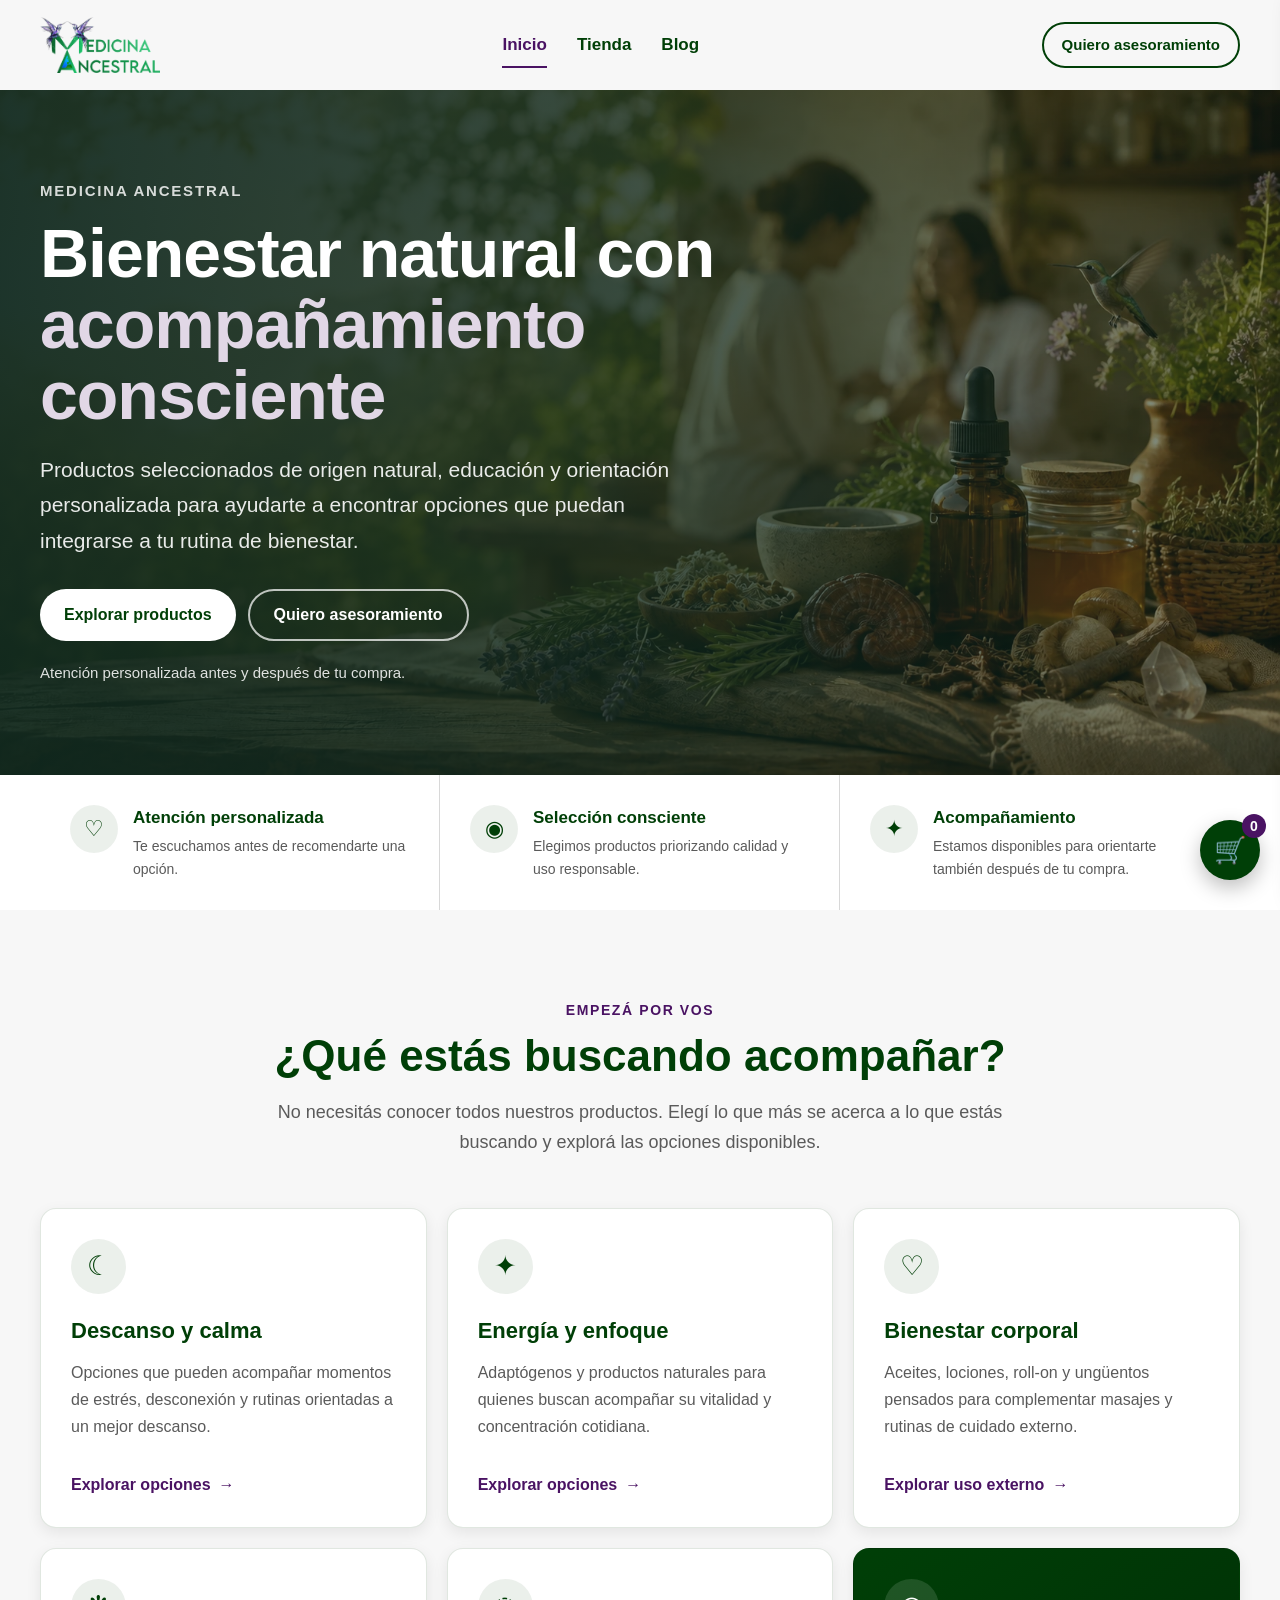
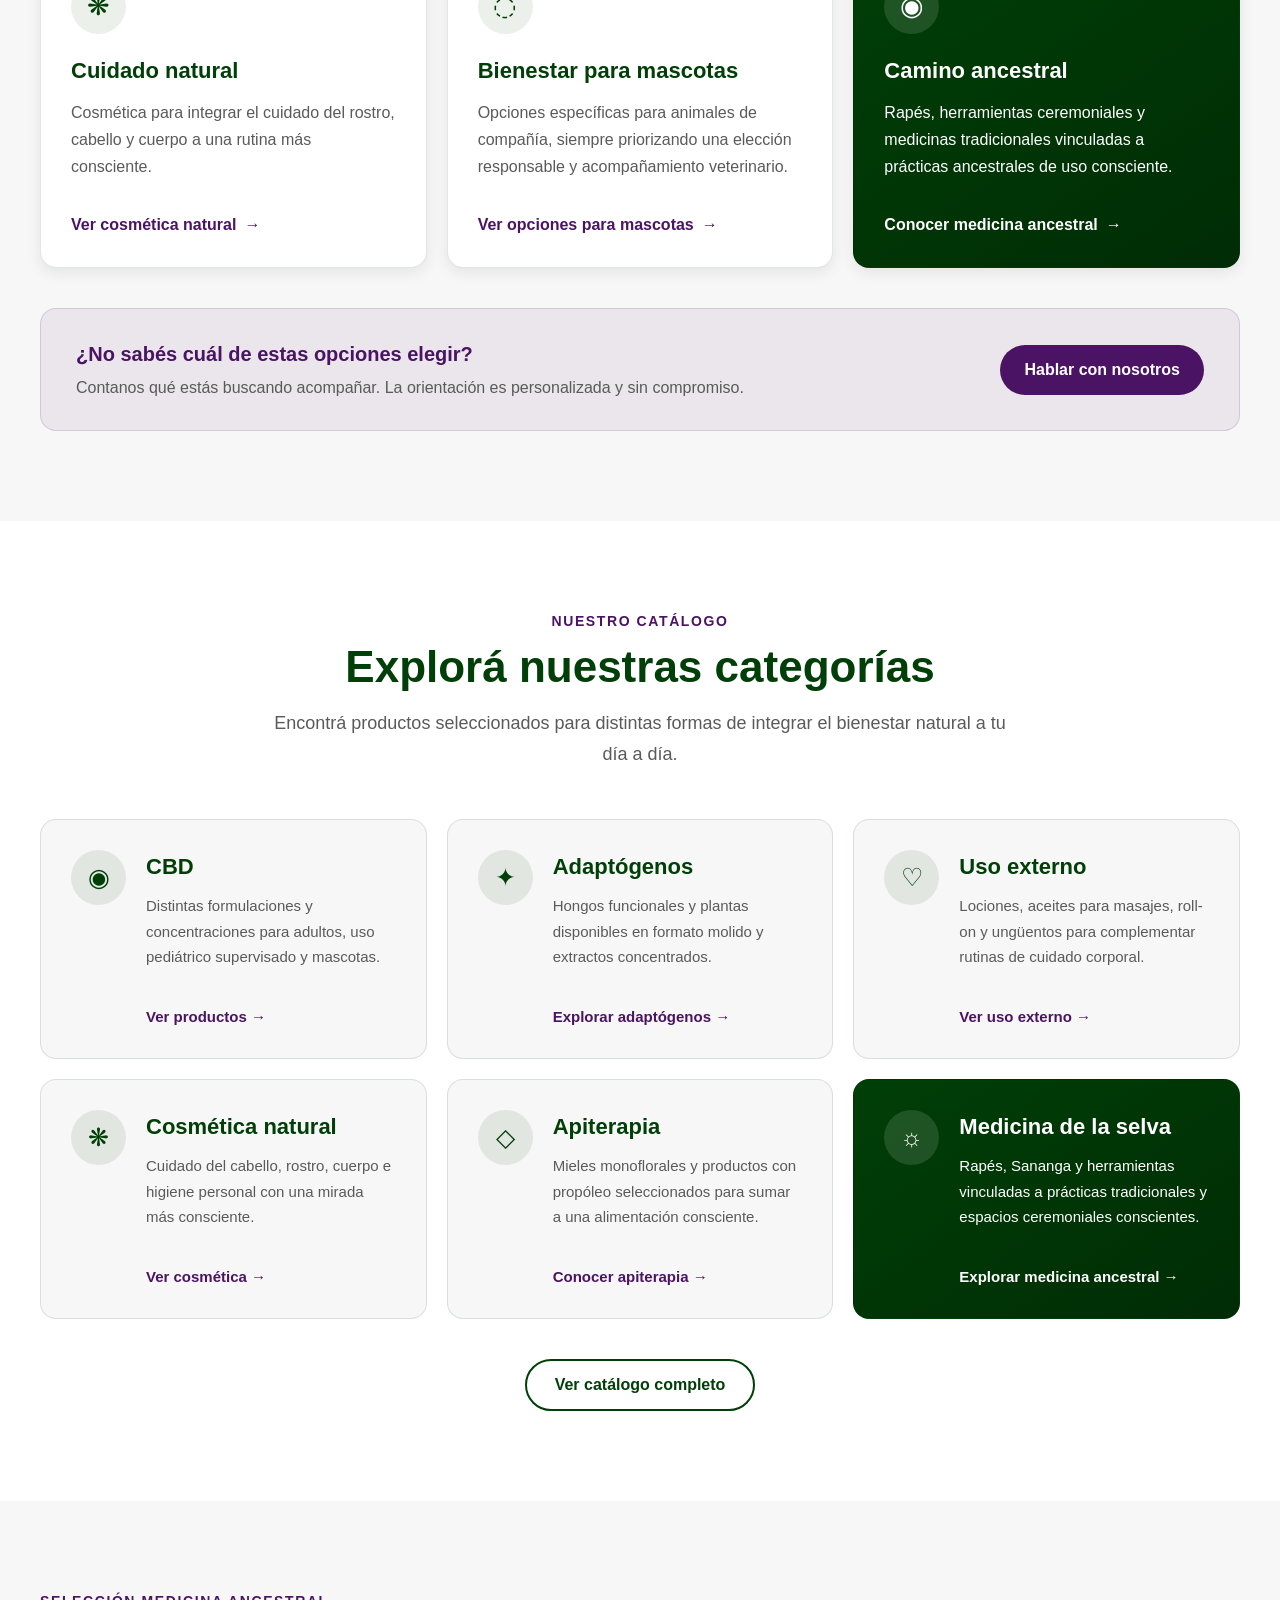
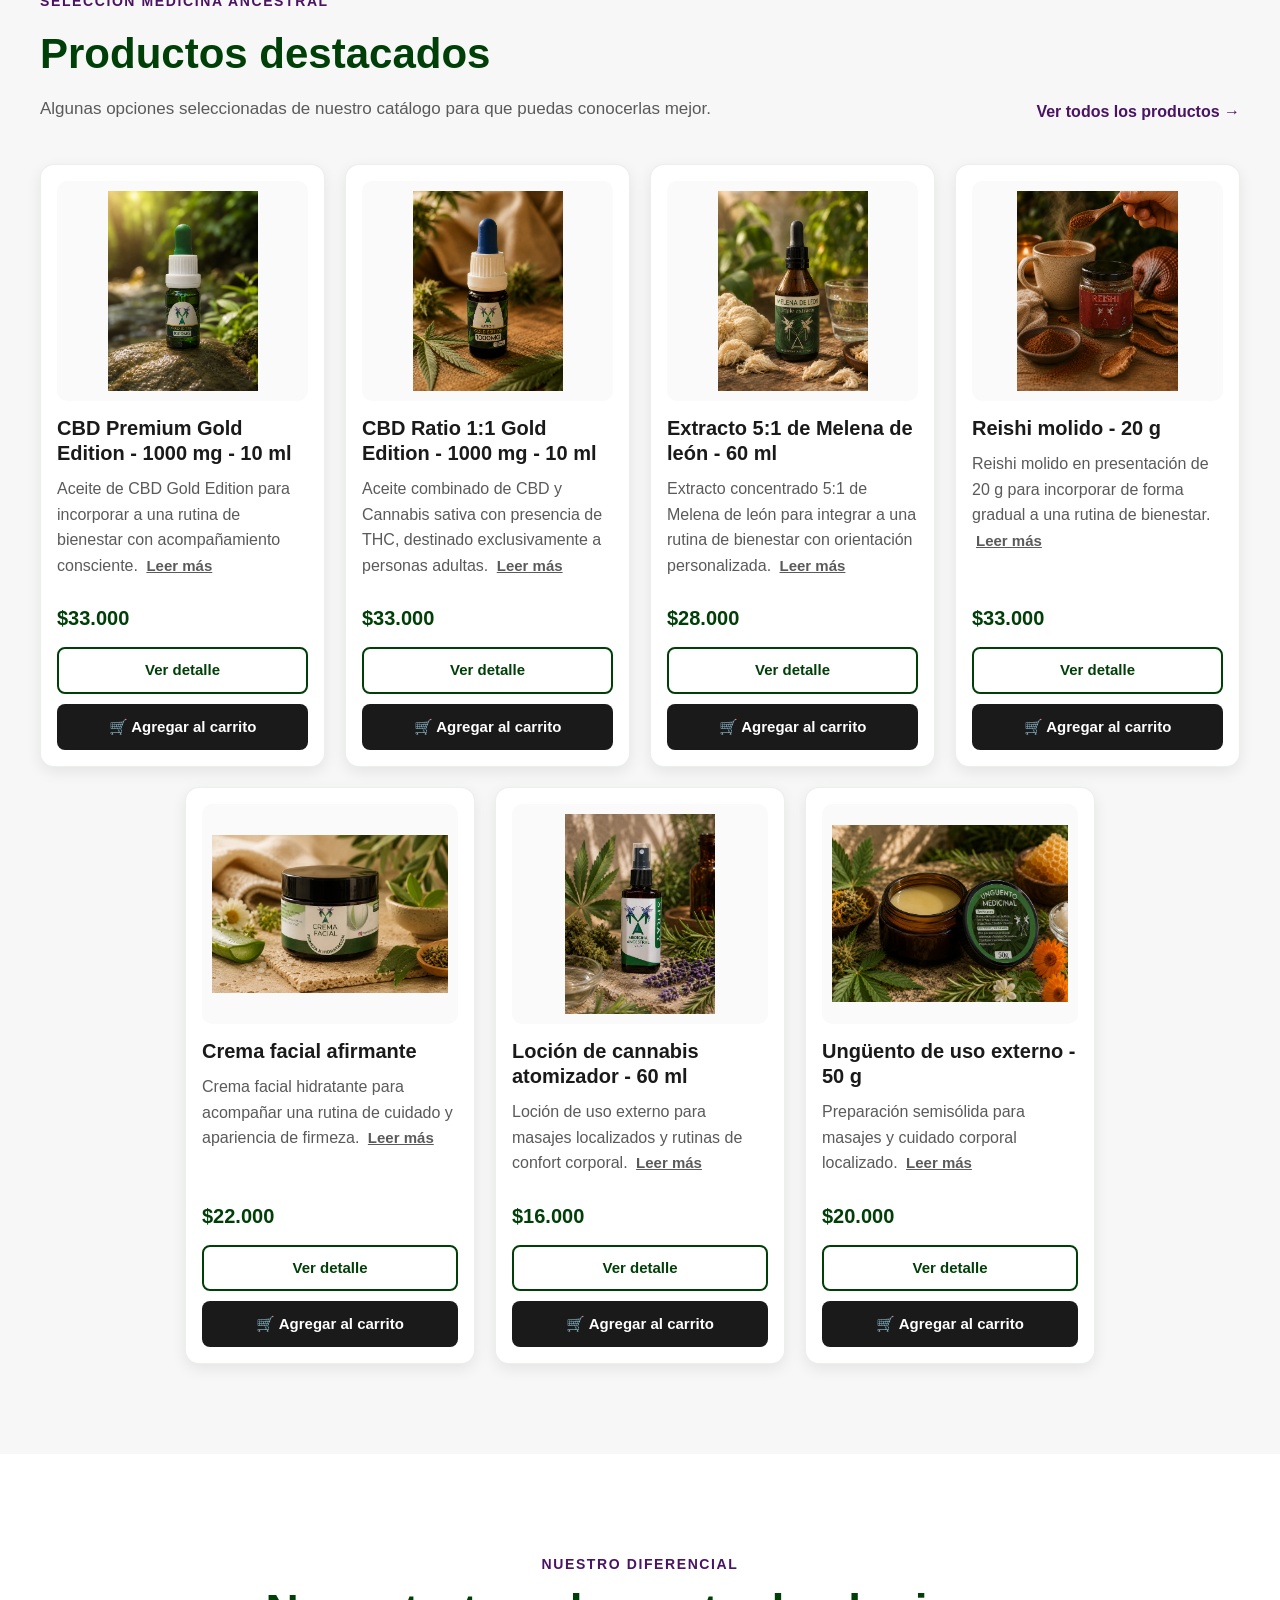
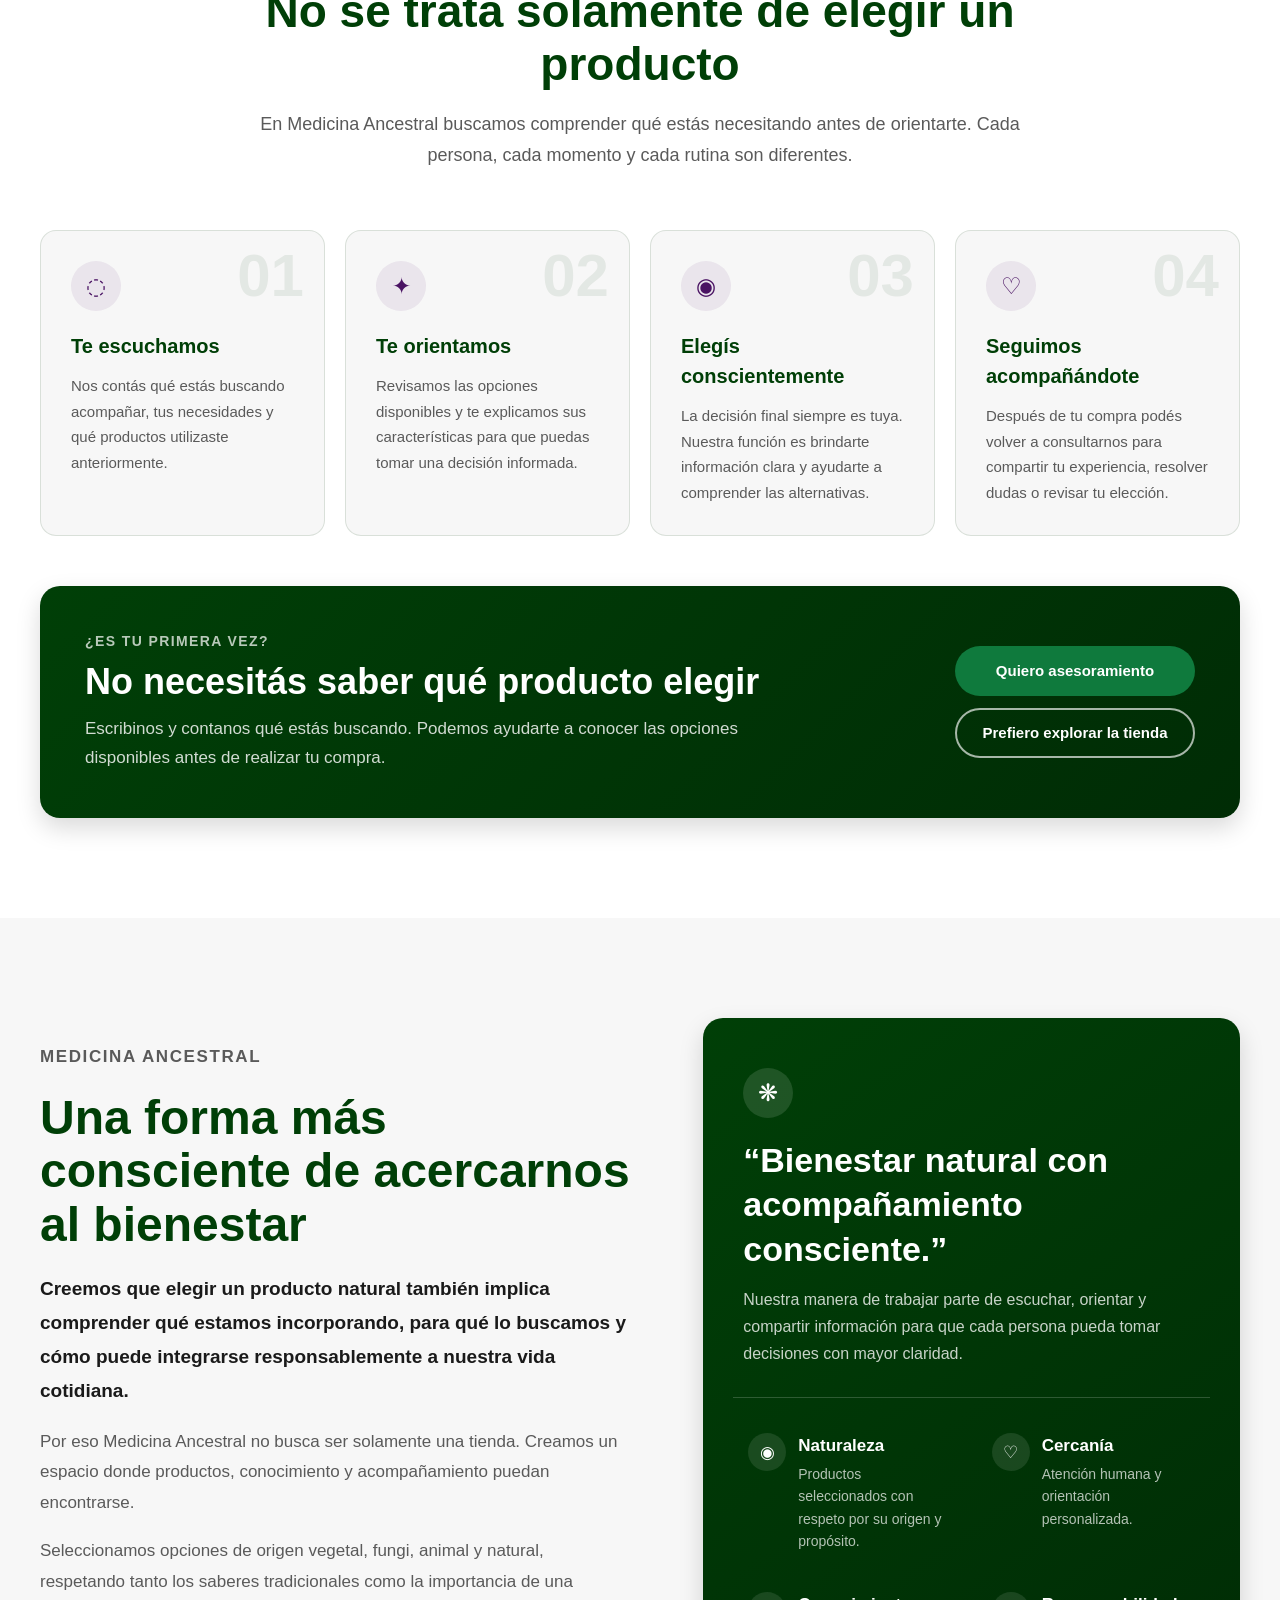
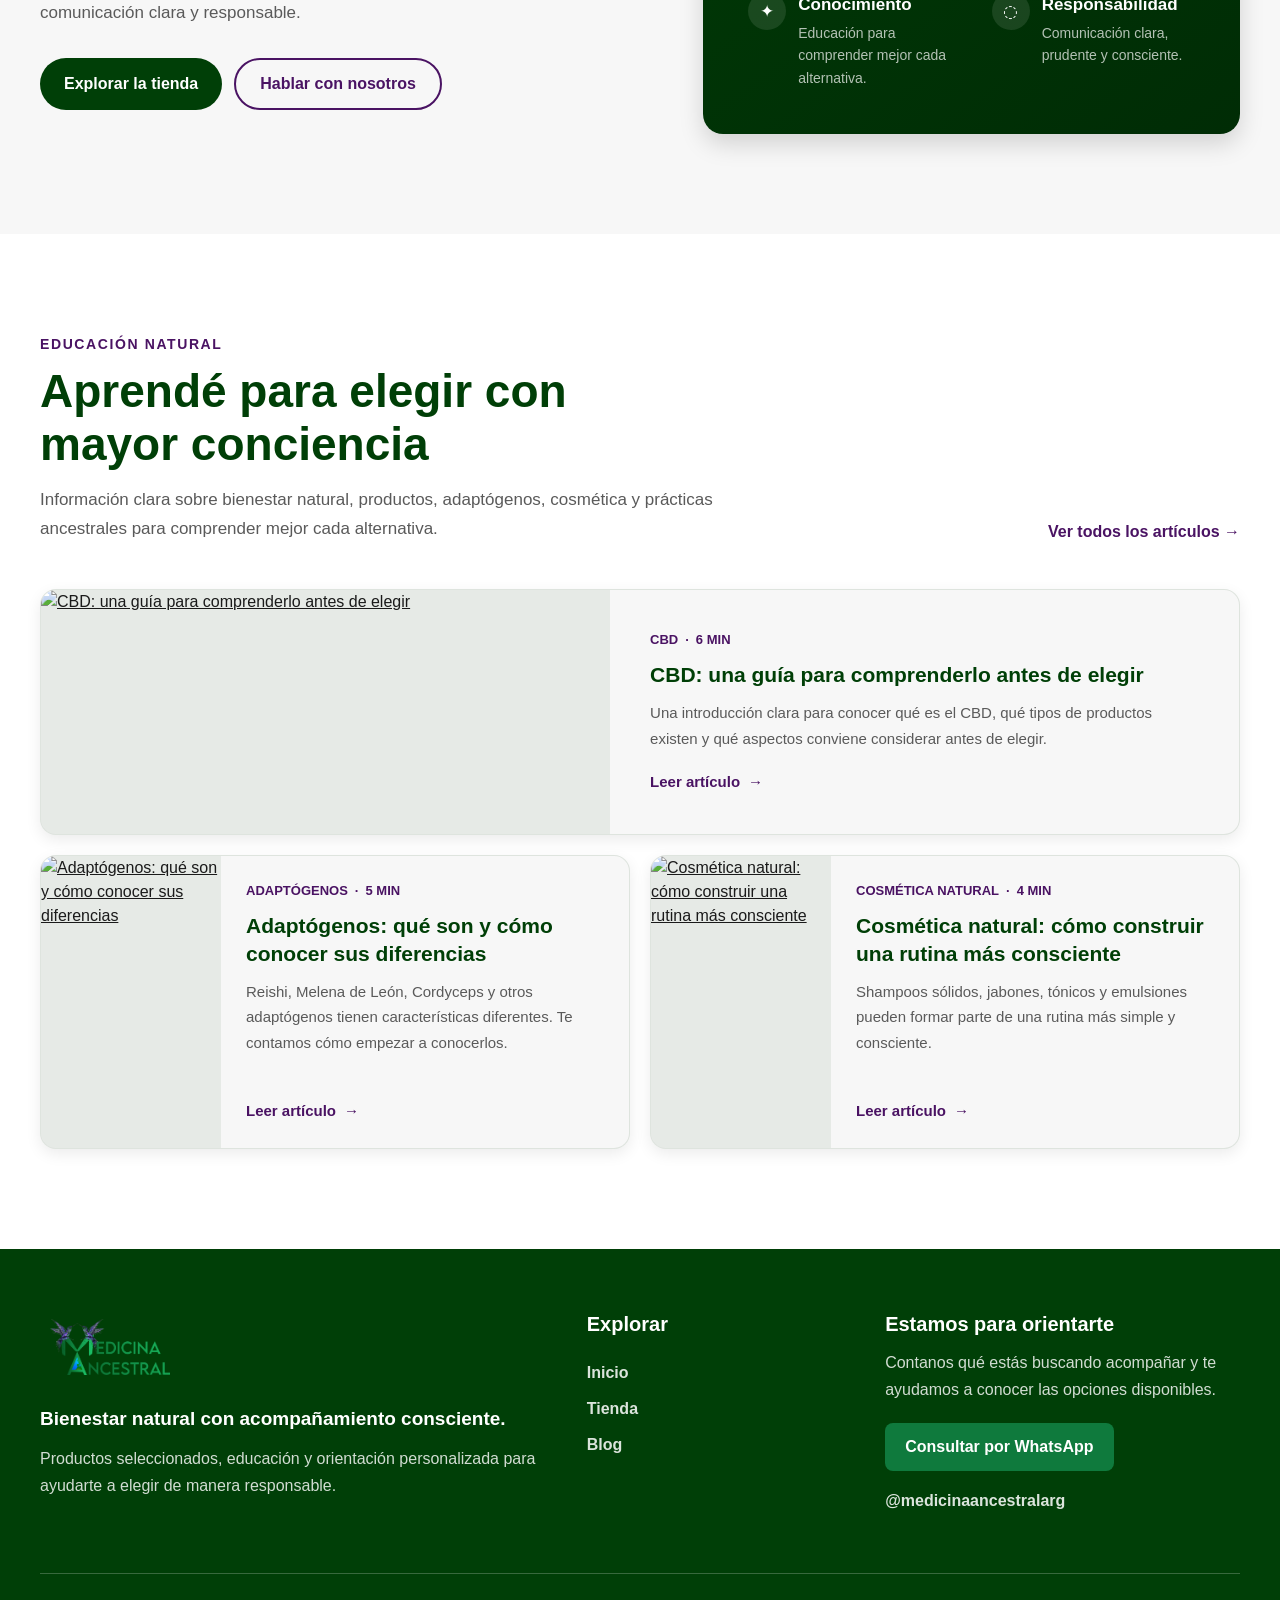
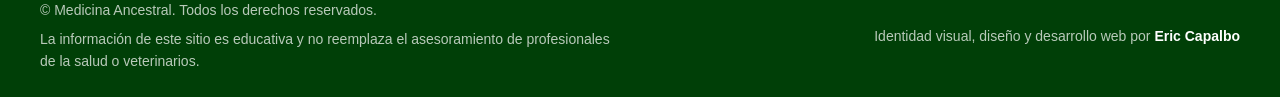
==== commit d5921fd5: "Actualización: mejoras del buscador, carga de blog y mejoras generales de optimización" ====
--- a/index.html
+++ b/index.html
@@ -16,6 +16,15 @@
   <title>
     Medicina Ancestral | Bienestar natural con acompañamiento consciente
   </title>
+
+  <!-- Precarga de la imagen principal del hero -->
+  <link
+    rel="preload"
+    as="image"
+    href="./img/hero-img.webp"
+    type="image/webp"
+    fetchpriority="high"
+  >
 
   <link
     rel="stylesheet"
@@ -24,51 +33,91 @@
 </head>
 <body>
 
+  <a
+  href="#contenido-principal"
+  class="salto-contenido"
+  >
+    Saltar al contenido principal
+  </a>
+
     <!-- 🌿 NAVBAR -->
     <header class="header-principal">
 
+  <!-- LOGO -->
   <a
-    href="./index.html"
-    class="logo"
-    aria-label="Medicina Ancestral - Inicio"
+  href="./index.html"
+  class="logo"
+  aria-label="Ir al inicio de Medicina Ancestral"
+>
+  <img
+    src="./img/logo.png"
+    alt=""
+    decoding="async"
   >
-    <img
-      src="./img/logo.png"
-      alt="Medicina Ancestral"
-    >
-  </a>
-
-  <nav
-    class="nav-principal"
-    aria-label="Navegación principal"
+</a>
+
+
+  <!-- BOTÓN HAMBURGUESA -->
+  <button
+    type="button"
+    class="menu-toggle"
+    id="menu-toggle"
+    aria-expanded="false"
+    aria-controls="header-menu"
+    aria-label="Abrir menú de navegación"
   >
+    <span class="menu-toggle-linea"></span>
+    <span class="menu-toggle-linea"></span>
+    <span class="menu-toggle-linea"></span>
+  </button>
+
+
+  <!-- CONTENIDO DEL MENÚ -->
+  <div
+    class="header-menu"
+    id="header-menu"
+  >
+
+    <nav
+      class="nav-principal"
+      aria-label="Navegación principal"
+    >
+
+      <a
+        href="./index.html"
+        aria-current="page"
+      >
+        Inicio
+      </a>
+
+      <a href="./tienda.html">
+        Tienda
+      </a>
+
+      <a href="./pages/blog.html">
+        Blog
+      </a>
+
+    </nav>
+
+
     <a
-      href="./index.html"
-      aria-current="page"
-    >
-      Inicio
+      href="https://wa.me/5491138456670?text=Hola%2C%20quisiera%20recibir%20orientaci%C3%B3n%20de%20Medicina%20Ancestral."
+      target="_blank"
+      rel="noopener noreferrer"
+      class="header-asesoramiento"
+    >
+      Quiero asesoramiento
     </a>
 
-    <a href="./tienda.html">
-      Tienda
-    </a>
-
-    <a href="./pages/blog.html">
-      Blog
-    </a>
-  </nav>
-
-  <a
-    href="https://wa.me/549XXXXXXXXX?text=Hola%2C%20quisiera%20recibir%20orientaci%C3%B3n%20de%20Medicina%20Ancestral."
-    target="_blank"
-    rel="noopener noreferrer"
-    class="header-asesoramiento"
-  >
-    Asesoramiento
-  </a>
+  </div>
 
 </header>
 
+<main
+  id="contenido-principal"
+  tabindex="-1"
+>
   <section class="hero">
 
   <div class="hero-contenido">
@@ -99,7 +148,7 @@
       </a>
 
       <a
-        href="https://wa.me/549XXXXXXXXX?text=Hola%2C%20no%20s%C3%A9%20qu%C3%A9%20producto%20elegir%20y%20quisiera%20recibir%20orientaci%C3%B3n."
+        href="https://wa.me/5491138456670?text=Hola%2C%20no%20s%C3%A9%20qu%C3%A9%20producto%20elegir%20y%20quisiera%20recibir%20orientaci%C3%B3n."
         target="_blank"
         rel="noopener noreferrer"
         class="hero-btn hero-btn-secundario"
@@ -401,7 +450,7 @@
     </div>
 
     <a
-      href="https://wa.me/549XXXXXXXXX?text=Hola%2C%20quisiera%20recibir%20orientaci%C3%B3n%20para%20elegir%20un%20producto."
+      href="https://wa.me/5491138456670?text=Hola%2C%20quisiera%20recibir%20orientaci%C3%B3n%20para%20elegir%20un%20producto."
       target="_blank"
       rel="noopener noreferrer"
       class="necesidades-ayuda-btn"
@@ -607,8 +656,6 @@
 
 </section>
 
-
-</section>
     <!-- 🌟 PRODUCTOS DESTACADOS -->
   <section
   class="productos productos-destacados-home"
@@ -794,7 +841,7 @@
     <div class="acompanamiento-cta-acciones">
 
       <a
-        href="https://wa.me/549XXXXXXXXX?text=Hola%2C%20es%20mi%20primera%20vez%20y%20quisiera%20recibir%20orientaci%C3%B3n%20para%20elegir%20un%20producto."
+        href="https://wa.me/5491138456670?text=Hola%2C%20es%20mi%20primera%20vez%20y%20quisiera%20recibir%20orientaci%C3%B3n%20para%20elegir%20un%20producto."
         target="_blank"
         rel="noopener noreferrer"
         class="acompanamiento-btn-principal"
@@ -989,71 +1036,55 @@
 
 </section>
 
-    <!-- 📖 BLOG -->
-    <section class="blog">
-
-  <h2>Aprende con nosotros</h2>
-
-  <div class="blog-container">
-
-    <!-- Artículo 1 -->
-
-    <article class="blog-card">
-
-      <img src="./img/blog/reishi-beneficios.webp" alt="Beneficios del Reishi">
-
-      <h3>Beneficios del Reishi</h3>
-
-      <p>
-        Descubre por qué es conocido como el hongo de la inmortalidad.
-      </p>
-
-      <button>
-        Leer artículo
-      </button>
-
-    </article>
-
-    <!-- Artículo 2 -->
-
-    <article class="blog-card">
-
-      <img src="./img/blog/melena-cerebro.webp" alt="Melena de León">
-
-      <h3>Melena de León y concentración</h3>
-
-      <p>
-        Aprende cómo este adaptógeno acompaña la función cognitiva.
-      </p>
-
-      <button>
-        Leer artículo
-      </button>
-
-    </article>
-
-    <!-- Artículo 3 -->
-
-    <article class="blog-card">
-
-      <img src="./img/blog/cbd-natural.webp" alt="CBD">
-
-      <h3>¿Qué es el CBD?</h3>
-
-      <p>
-        Una guía para entender este compuesto natural.
-      </p>
-
-      <button>
-        Leer artículo
-      </button>
-
-    </article>
-
-  </div>
-
-    </section>
-
+<!-- ==================================================
+     BLOG EN LANDING
+================================================== -->
+
+<section class="blog-home">
+
+  <div class="blog-home-encabezado">
+
+    <div>
+
+      <p class="seccion-eyebrow">
+        Educación natural
+      </p>
+
+      <h2>
+        Aprendé para elegir
+        con mayor conciencia
+      </h2>
+
+      <p>
+        Información clara sobre bienestar natural,
+        productos, adaptógenos, cosmética y prácticas
+        ancestrales para comprender mejor cada alternativa.
+      </p>
+
+    </div>
+
+    <a
+      href="./pages/blog.html"
+      class="blog-home-ver-todos"
+    >
+      Ver todos los artículos →
+    </a>
+
+  </div>
+
+
+  <div
+    class="blog-home-grid"
+    id="blog-home-articulos"
+  >
+    <p class="blog-home-cargando">
+      Cargando artículos...
+    </p>
+  </div>
+
+</section>
+
+</main>
 
 <footer class="footer-sitio">
 
@@ -1068,7 +1099,8 @@
       >
         <img
           src="./img/logo.png"
-          alt="Medicina Ancestral"
+          alt=""
+          loading="lazy"
         >
       </a>
 
@@ -1174,13 +1206,14 @@
   id="carrito-panel"
   aria-label="Carrito de compras"
   aria-hidden="true"
+  inert
 >
   
   <div class="carrito-header">
     
     <h2>Mi carrito</h2>
 
-    <button id="cerrar-carrito">✕</button>
+    <button type="button" id="cerrar-carrito" aria-label="Cerrar carrito">✕</button>
   
   </div>
 
@@ -1235,6 +1268,8 @@
   <script src="./js/productos.js"></script>
   <script src="./js/carrito.js"></script>
   <script src="./js/main.js"></script>
+  <script src="./js/blog-home.js"></script>
+  <script src="./js/menu.js"></script>
 
 </body>
 
--- a/css/style.css
+++ b/css/style.css
@@ -6,7 +6,7 @@
   --color-blanco: #FFFFFF;
   --color-gris: #5A5A5A;
   --color-borde: #D8D8D8;
-  --color-whatsapp: #25D366;
+  --color-whatsapp: #0F7A3D;
   --sombra-suave: 0 0.5rem 1.5rem rgba(0, 0, 0, 0.08);
   --sombra-media: 0 1rem 2.5rem rgba(0, 0, 0, 0.15);
 }
@@ -79,23 +79,83 @@
 }
 
 /* ==================================================
+   ACCESIBILIDAD: SALTAR AL CONTENIDO
+================================================== */
+
+.salto-contenido {
+  position: fixed;
+  top: 1.5rem;
+  left: 1.5rem;
+
+  z-index: 10000;
+
+  padding: 1.2rem 1.8rem;
+
+  border-radius: 0.8rem;
+
+  background-color: var(--color-violeta);
+  color: var(--color-blanco);
+
+  font-size: 1.6rem;
+  font-weight: 700;
+  text-decoration: none;
+
+  box-shadow:
+    0 0.5rem 1.5rem
+    rgba(0, 0, 0, 0.2);
+
+  transform: translateY(-200%);
+  transition:
+    transform 0.2s ease;
+}
+
+
+.salto-contenido:focus {
+  transform: translateY(0);
+  outline:
+    0.3rem solid
+    var(--color-blanco);
+
+  outline-offset: 0.3rem;
+}
+
+
+/* ==================================================
    HEADER Y NAVEGACIÓN
 ================================================== */
 
-header,
 .header-principal {
-  display: flex;
-  justify-content: space-between;
+  position: relative;
+  z-index: 1000;
+
+  display: grid;
+
+  grid-template-columns:
+    auto
+    minmax(0, 1fr);
+
   align-items: center;
-  gap: 2rem;
-  padding: 2rem 4rem;
-  background-color: var(--color-fondo);
-  color: var(--color-verde);
+
+  gap: 3rem;
+
+  width: 100%;
+  min-height: 9rem;
+
+  padding:
+    1.5rem
+    4rem;
+
+  background-color:
+    var(--color-fondo);
+
+  color:
+    var(--color-verde);
 }
 
 .logo {
   display: inline-flex;
   align-items: center;
+
   text-decoration: none;
 }
 
@@ -104,61 +164,130 @@
   height: auto;
 }
 
-nav {
-  display: flex;
+/* ==================================================
+   CONTENEDOR DEL MENÚ
+================================================== */
+
+.header-menu {
+  display: grid;
+
+  grid-template-columns:
+    minmax(0, 1fr)
+    auto;
+
   align-items: center;
-  gap: 2.4rem;
-}
-
-nav a {
-  color: var(--color-verde);
-  font-size: 2rem;
-  font-weight: 700;
-  text-decoration: none;
-  transition: color 0.25s ease;
-}
-
-nav a:hover,
-nav a:focus-visible,
-nav a[aria-current="page"] {
-  color: var(--color-violeta);
-}
-
-/* ==================================================
-   HEADER Y NAVEGACIÓN
-================================================== */
-
-.header-principal {
+
+  gap: 3rem;
+
+  min-width: 0;
+}
+
+/* ==================================================
+   BOTÓN MENÚ HAMBURGUESA
+================================================== */
+
+.menu-toggle {
+  display: none;
+
   position: relative;
-  z-index: 100;
-
-  display: grid;
-  grid-template-columns:
-    auto
-    1fr
-    auto;
-
-  align-items: center;
-  gap: 3rem;
-
-  width: 100%;
-  min-height: 9rem;
-  padding: 1.5rem 4rem;
-
-  background-color: var(--color-fondo);
-  color: var(--color-verde);
-}
-
-.logo {
-  display: inline-flex;
-  align-items: center;
-
-  text-decoration: none;
-}
-
-.logo img {
-  width: 12rem;
-  height: auto;
+
+  width: 4.8rem;
+  height: 4.8rem;
+
+  padding: 1rem;
+
+  border:
+    0.1rem solid
+    rgba(0, 63, 7, 0.18);
+
+  border-radius: 1rem;
+
+  background-color:
+    var(--color-blanco);
+
+  color:
+    var(--color-verde);
+
+  cursor: pointer;
+
+  transition:
+    background-color 0.2s ease,
+    border-color 0.2s ease;
+}
+
+
+.menu-toggle:hover,
+.menu-toggle:focus-visible {
+  border-color:
+    var(--color-verde);
+
+  background-color:
+    rgba(0, 63, 7, 0.05);
+}
+
+
+.menu-toggle-linea {
+  position: absolute;
+
+  left: 50%;
+
+  width: 2.4rem;
+  height: 0.25rem;
+
+  border-radius: 999rem;
+
+  background-color:
+    var(--color-verde);
+
+  transform:
+    translateX(-50%);
+
+  transition:
+    transform 0.25s ease,
+    opacity 0.2s ease,
+    top 0.25s ease;
+}
+
+
+.menu-toggle-linea:nth-child(1) {
+  top: 1.5rem;
+}
+
+
+.menu-toggle-linea:nth-child(2) {
+  top: 2.25rem;
+}
+
+
+.menu-toggle-linea:nth-child(3) {
+  top: 3rem;
+}
+
+/* Menú abierto */
+
+.header-principal.menu-abierto
+.menu-toggle-linea:nth-child(1) {
+  top: 2.25rem;
+
+  transform:
+    translateX(-50%)
+    rotate(45deg);
+}
+
+
+.header-principal.menu-abierto
+.menu-toggle-linea:nth-child(2) {
+  opacity: 0;
+}
+
+
+.header-principal.menu-abierto
+.menu-toggle-linea:nth-child(3) {
+  top: 2.25rem;
+
+  transform:
+    translateX(-50%)
+    rotate(-45deg);
 }
 
 .nav-principal {
@@ -392,9 +521,10 @@
 }
 
 .hero-nota {
-  color: rgba(255, 255, 255, 0.72);
-
-  font-size: 1.4rem;
+  color: rgba(255, 255, 255, 0.86);
+
+  font-size: 1.5rem;
+  line-height: 1.6;
 }
 
 /* ==================================================
@@ -981,7 +1111,7 @@
    LANDING: PRODUCTOS DESTACADOS
 ================================================== */
 
-.productos-destacados-home {
+.productos.productos-destacados-home {
   padding: 9rem 2rem;
 
   background-color: var(--color-fondo);
@@ -1145,7 +1275,7 @@
 .descripcion {
   margin-bottom: 1.5rem;
   color: var(--color-gris);
-  font-size: 1.5rem;
+  font-size: 1.6rem;
   line-height: 1.6;
 }
 
@@ -1163,8 +1293,8 @@
   padding: 0;
   border: none;
   background: none;
-  color: var(--color-violeta);
-  font-size: 1.4rem;
+  color: var(--color-gris);
+  font-size: 1.5rem;
   font-weight: 700;
   text-decoration: underline;
 }
@@ -1883,72 +2013,413 @@
 }
 
 /* ==================================================
-   BLOG EN LANDING
-================================================== */
-
-.blog {
-  padding: 6rem 2rem;
-}
-
-.blog h2 {
-  margin-bottom: 4rem;
+   LANDING: BLOG
+================================================== */
+
+.blog-home {
+  padding: 10rem 2rem;
+
+  background-color: var(--color-blanco);
+}
+
+
+/* ==================================================
+   ENCABEZADO
+================================================== */
+
+.blog-home-encabezado {
+  display: flex;
+
+  justify-content: space-between;
+  align-items: flex-end;
+
+  gap: 4rem;
+
+  width: min(100%, 120rem);
+
+  margin:
+    0 auto
+    4.5rem;
+}
+
+
+.blog-home-encabezado > div {
+  max-width: 70rem;
+}
+
+
+.blog-home-encabezado h2 {
+  max-width: 65rem;
+
+  margin-bottom: 1.5rem;
+
   color: var(--color-verde);
-  font-size: 3.2rem;
+
+  font-size:
+    clamp(
+      3.2rem,
+      5vw,
+      4.6rem
+    );
+
+  line-height: 1.15;
+}
+
+
+.blog-home-encabezado
+> div
+> p:last-child {
+  color: var(--color-gris);
+
+  font-size: 1.7rem;
+  line-height: 1.7;
+}
+
+
+.blog-home-ver-todos {
+  flex: 0 0 auto;
+
+  color: var(--color-violeta);
+
+  font-size: 1.6rem;
+  font-weight: 700;
+
+  text-decoration: none;
+}
+
+
+.blog-home-ver-todos:hover,
+.blog-home-ver-todos:focus-visible {
+  text-decoration: underline;
+}
+
+
+/* ==================================================
+   GRID
+================================================== */
+
+.blog-home-grid {
+  display: grid;
+
+  grid-template-columns:
+    repeat(
+      2,
+      minmax(0, 1fr)
+    );
+
+  gap: 2rem;
+
+  width: min(100%, 120rem);
+
+  margin: 0 auto;
+}
+
+
+/* ==================================================
+   CARDS
+================================================== */
+
+.blog-home-card {
+  display: grid;
+
+  grid-template-columns:
+    18rem
+    minmax(0, 1fr);
+
+  min-width: 0;
+
+  overflow: hidden;
+
+  border:
+    0.1rem solid
+    rgba(0, 63, 7, 0.1);
+
+  border-radius: 1.6rem;
+
+  background-color:
+    var(--color-fondo);
+
+  box-shadow:
+    var(--sombra-suave);
+
+  transition:
+    transform 0.25s ease,
+    box-shadow 0.25s ease;
+}
+
+
+.blog-home-card:hover {
+  transform:
+    translateY(-0.4rem);
+
+  box-shadow:
+    var(--sombra-media);
+}
+
+
+/* ==================================================
+   ARTÍCULO PRINCIPAL
+================================================== */
+
+.blog-home-card-principal {
+  grid-column:
+    1 / -1;
+
+  grid-template-columns:
+    minmax(30rem, 0.95fr)
+    minmax(0, 1.05fr);
+}
+
+
+.blog-home-card-principal
+.blog-home-contenido {
+  justify-content: center;
+
+  padding: 4rem;
+}
+
+
+.blog-home-card-principal h3 {
+  font-size:
+    clamp(
+      2.7rem,
+      4vw,
+      3.7rem
+    );
+}
+
+
+/* ==================================================
+   IMAGEN
+================================================== */
+
+.blog-home-imagen {
+  position: relative;
+
+  display: block;
+
+  min-height: 100%;
+
+  overflow: hidden;
+
+  background-color:
+    rgba(0, 63, 7, 0.07);
+}
+
+
+.blog-home-imagen img {
+  width: 100%;
+  height: 100%;
+
+  object-fit: cover;
+
+  transition:
+    transform 0.4s ease;
+}
+
+
+.blog-home-card:hover
+.blog-home-imagen img {
+  transform:
+    scale(1.03);
+}
+
+
+/* ==================================================
+   PLACEHOLDER
+================================================== */
+
+.blog-home-imagen-placeholder {
+  display: grid;
+
+  place-items: center;
+
+  width: 100%;
+  height: 100%;
+  min-height: 22rem;
+
+  padding: 2rem;
+
+  background:
+    linear-gradient(
+      145deg,
+      var(--color-verde),
+      #002c05
+    );
+
+  color:
+    var(--color-blanco);
+
   text-align: center;
 }
 
-.blog-container {
+
+.blog-home-imagen-placeholder[hidden] {
+  display: none;
+}
+
+
+.blog-home-imagen-placeholder span {
+  max-width: 15rem;
+
+  font-size: 1.8rem;
+  font-weight: 700;
+
+  line-height: 1.4;
+}
+
+
+/* ==================================================
+   CONTENIDO
+================================================== */
+
+.blog-home-contenido {
+  display: flex;
+  flex-direction: column;
+
+  padding: 2.5rem;
+}
+
+
+.blog-home-meta {
   display: flex;
   flex-wrap: wrap;
-  justify-content: center;
-  align-items: stretch;
-  gap: 2rem;
-}
-
-.blog-card {
-  display: flex;
-  flex: 1 1 28rem;
-  flex-direction: column;
-  max-width: 34rem;
-  overflow: hidden;
-  border-radius: 1.2rem;
-  background-color: var(--color-blanco);
-  box-shadow: var(--sombra-suave);
-}
-
-.blog-card img {
-  width: 100%;
-  height: 20rem;
-  object-fit: cover;
-}
-
-.blog-card h3 {
-  padding: 1.8rem 1.8rem 0;
-  color: var(--color-verde);
-}
-
-.blog-card p {
+
+  gap: 0.7rem;
+
+  margin-bottom: 1.2rem;
+
+  color:
+    var(--color-violeta);
+
+  font-size: 1.3rem;
+  font-weight: 700;
+
+  text-transform: uppercase;
+}
+
+
+.blog-home-card h3 {
+  margin-bottom: 1.2rem;
+
+  color:
+    var(--color-verde);
+
+  font-size: 2.1rem;
+  line-height: 1.3;
+}
+
+
+.blog-home-card h3 a {
+  color: inherit;
+
+  text-decoration: none;
+}
+
+
+.blog-home-card h3 a:hover,
+.blog-home-card h3 a:focus-visible {
+  text-decoration: underline;
+}
+
+
+.blog-home-card
+.blog-home-contenido > p {
   flex-grow: 1;
-  padding: 1.5rem 1.8rem;
-  color: var(--color-gris);
-  line-height: 1.6;
-}
-
-.blog-card button,
-.blog-card a {
+
+  margin-bottom: 2rem;
+
+  color:
+    var(--color-gris);
+
+  font-size: 1.5rem;
+  line-height: 1.7;
+}
+
+
+.blog-home-leer {
   display: inline-flex;
-  justify-content: center;
+
   align-items: center;
-  min-height: 4.6rem;
-  margin: 0 1.8rem 1.8rem;
-  padding: 1rem 1.6rem;
-  border: none;
-  border-radius: 0.8rem;
-  background-color: var(--color-verde);
-  color: var(--color-blanco);
+
+  gap: 0.8rem;
+
+  align-self: flex-start;
+
+  color:
+    var(--color-violeta);
+
   font-size: 1.5rem;
   font-weight: 700;
+
   text-decoration: none;
+}
+
+
+.blog-home-leer span {
+  transition:
+    transform 0.2s ease;
+}
+
+
+.blog-home-leer:hover span,
+.blog-home-leer:focus-visible span {
+  transform:
+    translateX(0.4rem);
+}
+
+/* ==================================================
+   RESPONSIVE BLOG HOME
+================================================== */
+
+@media (max-width: 850px) {
+
+  .blog-home-encabezado {
+    flex-direction: column;
+
+    align-items: flex-start;
+
+    gap: 2rem;
+  }
+
+
+  .blog-home-grid {
+    grid-template-columns: 1fr;
+  }
+
+
+  .blog-home-card-principal {
+    grid-column: auto;
+  }
+
+}
+
+
+@media (max-width: 650px) {
+
+  .blog-home {
+    padding:
+      7rem
+      1.5rem;
+  }
+
+
+  .blog-home-card,
+  .blog-home-card-principal {
+    grid-template-columns: 1fr;
+  }
+
+
+  .blog-home-imagen {
+    height: 23rem;
+  }
+
+
+  .blog-home-card-principal
+  .blog-home-contenido {
+    padding: 2.5rem;
+  }
+
 }
 
 /* ==================================================
@@ -2083,13 +2554,21 @@
 .carrito-controles button {
   display: grid;
   place-items: center;
-  width: 3.4rem;
-  height: 3.4rem;
+
+  width: 4.4rem;
+  height: 4.4rem;
+
   border: none;
-  border-radius: 0.6rem;
-  background-color: var(--color-verde);
-  color: var(--color-blanco);
-  font-size: 1.8rem;
+  border-radius: 0.8rem;
+
+  background-color:
+    var(--color-verde);
+
+  color:
+    var(--color-blanco);
+
+  font-size: 2rem;
+  font-weight: 700;
 }
 
 .carrito-subtotal {
@@ -2102,6 +2581,7 @@
   width: auto !important;
   height: auto !important;
   margin-top: 1rem;
+  min-height: 4.4rem;
   padding: 0.8rem 1.2rem !important;
   border: none;
   border-radius: 0.6rem;
@@ -2142,6 +2622,303 @@
 
 .carrito-overlay.activo {
   display: block;
+}
+
+/* ==================================================
+   CARRITO: VERSIÓN MEJORADA
+================================================== */
+
+body.carrito-abierto {
+  overflow: hidden;
+}
+
+
+/* ==================================================
+   PRODUCTO
+================================================== */
+
+.carrito-item {
+  align-items: flex-start;
+
+  gap: 1.4rem;
+
+  padding:
+    2rem
+    0;
+}
+
+
+.carrito-item-imagen-link {
+  display: block;
+
+  flex:
+    0
+    0
+    8.5rem;
+
+  width: 8.5rem;
+
+  text-decoration: none;
+}
+
+
+.carrito-item-imagen {
+  width: 8.5rem;
+  height: 8.5rem;
+
+  padding: 0.6rem;
+
+  border:
+    0.1rem solid
+    rgba(0, 63, 7, 0.08);
+
+  border-radius: 1rem;
+
+  background-color:
+    var(--color-blanco);
+
+  object-fit: contain;
+
+  transition:
+    transform 0.2s ease;
+}
+
+
+.carrito-item-imagen-link:hover
+.carrito-item-imagen {
+  transform:
+    scale(1.03);
+}
+
+
+/* ==================================================
+   INFORMACIÓN
+================================================== */
+
+.carrito-item-info {
+  flex: 1;
+
+  min-width: 0;
+}
+
+
+.carrito-item h3 {
+  margin-bottom: 0.4rem;
+
+  color:
+    var(--color-verde);
+
+  font-size: 1.65rem;
+
+  line-height: 1.3;
+}
+
+
+.carrito-item h3 a {
+  color: inherit;
+
+  text-decoration: none;
+}
+
+
+.carrito-item h3 a:hover,
+.carrito-item h3 a:focus-visible {
+  text-decoration: underline;
+}
+
+
+/* ==================================================
+   VARIANTE
+================================================== */
+
+.carrito-item
+.carrito-item-variante {
+  margin-bottom: 0.7rem;
+
+  color:
+    var(--color-violeta);
+
+  font-size: 1.35rem;
+
+  font-weight: 700;
+}
+
+
+.carrito-item
+.carrito-item-precio {
+  color:
+    var(--color-gris);
+
+  font-size: 1.4rem;
+}
+
+
+/* ==================================================
+   CANTIDAD
+================================================== */
+
+.carrito-controles {
+  margin-top: 1.2rem;
+}
+
+
+.carrito-cantidad {
+  display: inline-flex;
+
+  justify-content: center;
+  align-items: center;
+
+  min-width: 2.5rem;
+
+  font-size: 1.5rem;
+
+  font-weight: 700;
+}
+
+
+.carrito-controles button {
+  transition:
+    background-color 0.2s ease,
+    transform 0.2s ease;
+}
+
+
+.carrito-controles button:hover,
+.carrito-controles button:focus-visible {
+  transform:
+    translateY(-0.1rem);
+
+  background-color:
+    var(--color-violeta);
+}
+
+
+/* ==================================================
+   SUBTOTAL
+================================================== */
+
+.carrito-item
+.carrito-subtotal {
+  margin-top: 1.2rem;
+
+  color:
+    var(--color-verde);
+
+  font-size: 1.45rem;
+
+  font-weight: 700;
+}
+
+
+/* ==================================================
+   ACCIONES DEL ITEM
+================================================== */
+
+.carrito-item-acciones {
+  display: flex;
+
+  flex-wrap: wrap;
+
+  align-items: center;
+
+  gap: 1.2rem;
+
+  margin-top: 1.2rem;
+}
+
+
+.carrito-ver-producto {
+  color:
+    var(--color-violeta);
+
+  font-size: 1.35rem;
+
+  font-weight: 700;
+
+  text-decoration: none;
+
+  display: inline-flex;
+  align-items: center;
+  min-height: 4.4rem; 
+  padding: 0.6rem 0;
+}
+
+
+.carrito-ver-producto:hover,
+.carrito-ver-producto:focus-visible {
+  text-decoration: underline;
+}
+
+
+.carrito-item
+.btn-eliminar {
+  width: auto !important;
+  height: auto !important;
+
+  margin: 0;
+
+  padding:
+    0.5rem
+    0 !important;
+
+  border: none;
+
+  background:
+    transparent !important;
+
+  color:
+    var(--color-gris);
+
+  font-size:
+    1.3rem !important;
+
+  font-weight: 600;
+
+  text-decoration: underline;
+}
+
+
+.carrito-item
+.btn-eliminar:hover,
+.carrito-item
+.btn-eliminar:focus-visible {
+  color:
+    var(--color-violeta);
+}
+
+
+/* ==================================================
+   CARRITO VACÍO
+================================================== */
+
+.carrito-vacio {
+  padding:
+    5rem
+    1.5rem;
+
+  text-align: center;
+}
+
+
+.carrito-vacio p {
+  margin-bottom: 0.8rem;
+
+  color:
+    var(--color-verde);
+
+  font-size: 1.7rem;
+
+  font-weight: 700;
+}
+
+
+.carrito-vacio span {
+  color:
+    var(--color-gris);
+
+  font-size: 1.4rem;
+
+  line-height: 1.6;
 }
 
 /* ==================================================
@@ -2419,10 +3196,16 @@
     color 0.2s ease;
 }
 
-.panel-filtros .filtro-btn:hover {
-  border-color: var(--color-verde);
-  background-color: rgba(0, 63, 7, 0.06);
-  color: var(--color-verde);
+.panel-filtros .filtro-btn:hover,
+.panel-filtros .filtro-btn:focus-visible {
+  border-color:
+    var(--color-verde);
+
+  background-color:
+    rgba(0, 63, 7, 0.06);
+
+  color:
+    var(--color-verde);
 }
 
 .panel-filtros .filtro-btn.activo {
@@ -2518,9 +3301,13 @@
     opacity 0.2s ease;
 }
 
-.btn-vaciar-carrito:hover:not(:disabled) {
-  background-color: var(--color-violeta);
-  color: white;
+.btn-vaciar-carrito:hover:not(:disabled),
+.btn-vaciar-carrito:focus-visible:not(:disabled) {
+  background-color:
+    var(--color-violeta);
+
+  color:
+    var(--color-blanco);
 }
 
 .btn-vaciar-carrito:disabled {
@@ -2559,6 +3346,7 @@
 
   transform: translate(-50%, -2rem);
 
+  pointer-events: none;
   transition:
     opacity 0.25s ease,
     visibility 0.25s ease,
@@ -2624,10 +3412,16 @@
     color 0.2s ease;
 }
 
-.subfiltro-btn:hover {
-  border-color: var(--color-violeta);
-  background-color: rgba(74, 19, 99, 0.06);
-  color: var(--color-violeta);
+.subfiltro-btn:hover,
+.subfiltro-btn:focus-visible {
+  border-color:
+    var(--color-violeta);
+
+  background-color:
+    rgba(74, 19, 99, 0.06);
+
+  color:
+    var(--color-violeta);
 }
 
 .subfiltro-btn.activo {
@@ -2778,70 +3572,159 @@
   margin: 3rem auto 0;
 
   color: var(--color-gris);
-  font-size: 1.5rem;
+
+  font-size: 1.4rem;
 }
 
 .producto-migas a {
   color: var(--color-verde);
+
   font-weight: 700;
   text-decoration: none;
 }
 
-.producto-migas a:hover {
+.producto-migas a:hover,
+.producto-migas a:focus-visible {
   text-decoration: underline;
 }
+
+
+/* ==================================================
+   CONTENEDOR GENERAL
+================================================== */
 
 .producto-detalle {
   width: min(100%, 125rem);
+
   min-height: 60vh;
+
   margin: 0 auto;
-  padding: 5rem 2rem 7rem;
-}
+
+  padding:
+    5rem
+    2rem
+    9rem;
+}
+
+
+/* ==================================================
+   BLOQUE PRINCIPAL
+================================================== */
 
 .producto-detalle-grid {
   display: grid;
+
   grid-template-columns:
-    minmax(30rem, 1fr)
-    minmax(30rem, 1fr);
+    minmax(32rem, 0.95fr)
+    minmax(0, 1.05fr);
 
   align-items: start;
-  gap: 5rem;
-}
+
+  gap: 6rem;
+}
+
+
+/* ==================================================
+   IMAGEN
+================================================== */
 
 .producto-detalle-imagen {
   position: sticky;
   top: 2rem;
 
   display: flex;
+
   justify-content: center;
   align-items: center;
 
-  min-height: 52rem;
+  min-height: 56rem;
+
   padding: 3rem;
 
-  border-radius: 1.6rem;
-
-  background-color: white;
-  box-shadow: var(--sombra-suave);
+  overflow: hidden;
+
+  border:
+    0.1rem solid
+    rgba(0, 63, 7, 0.08);
+
+  border-radius: 2rem;
+
+  background-color:
+    var(--color-blanco);
+
+  box-shadow:
+    var(--sombra-suave);
 }
 
 .producto-detalle-imagen img {
   width: 100%;
-  max-height: 48rem;
+
+  max-height: 50rem;
+
   object-fit: contain;
 }
+
+
+/* ==================================================
+   PLACEHOLDER
+================================================== */
+
+.producto-imagen-placeholder {
+  display: flex;
+
+  flex-direction: column;
+
+  justify-content: center;
+  align-items: center;
+
+  gap: 1.5rem;
+
+  min-height: 30rem;
+
+  color:
+    rgba(0, 63, 7, 0.55);
+
+  text-align: center;
+}
+
+.producto-imagen-placeholder[hidden] {
+  display: none;
+}
+
+.producto-imagen-placeholder span {
+  font-size: 5rem;
+}
+
+.producto-imagen-placeholder p {
+  color: var(--color-gris);
+
+  font-weight: 700;
+}
+
+
+/* ==================================================
+   ETIQUETAS
+================================================== */
 
 .producto-detalle-etiqueta {
   position: absolute;
+
   top: 2rem;
   left: 2rem;
 
-  padding: 0.7rem 1.2rem;
+  z-index: 2;
+
+  padding:
+    0.7rem
+    1.2rem;
 
   border-radius: 999rem;
 
-  background-color: var(--color-violeta);
-  color: white;
+  background-color:
+    var(--color-violeta);
+
+  color:
+    var(--color-blanco);
 
   font-size: 1.4rem;
   font-weight: 700;
@@ -2851,210 +3734,1378 @@
   right: 2rem;
   left: auto;
 
-  background-color: var(--color-verde);
-}
+  background-color:
+    var(--color-verde);
+}
+
+
+/* ==================================================
+   INFORMACIÓN PRINCIPAL
+================================================== */
 
 .producto-detalle-contenido {
   padding-block: 1rem;
 }
 
-.producto-detalle-categoria {
-  margin-bottom: 1rem;
-
-  color: var(--color-violeta);
-
-  font-size: 1.5rem;
+.producto-detalle-taxonomia {
+  display: flex;
+  flex-wrap: wrap;
+
+  gap: 0.8rem;
+
+  margin-bottom: 1.3rem;
+
+  color:
+    var(--color-violeta);
+
+  font-size: 1.4rem;
   font-weight: 700;
+
+  letter-spacing: 0.08rem;
   text-transform: uppercase;
-  letter-spacing: 0.08rem;
 }
 
 .producto-detalle-contenido h1 {
-  margin-bottom: 1.5rem;
-
-  color: var(--color-verde);
-
-  font-size: clamp(3.2rem, 5vw, 4.8rem);
-  line-height: 1.15;
+  max-width: 65rem;
+
+  margin-bottom: 1.8rem;
+
+  color:
+    var(--color-verde);
+
+  font-size:
+    clamp(
+      3.4rem,
+      4.5vw,
+      5rem
+    );
+
+  line-height: 1.1;
 }
 
 .producto-detalle-descripcion {
-  margin-bottom: 2rem;
-
-  color: var(--color-gris);
+  max-width: 65rem;
+
+  margin-bottom: 2.5rem;
+
+  color:
+    var(--color-gris);
 
   font-size: 1.9rem;
   line-height: 1.7;
 }
 
+
+/* ==================================================
+   PRESENTACIÓN
+================================================== */
+
+.producto-presentacion {
+  display: flex;
+
+  flex-direction: column;
+
+  gap: 0.4rem;
+
+  margin-bottom: 2rem;
+
+  padding:
+    1.5rem
+    1.8rem;
+
+  border-left:
+    0.3rem solid
+    var(--color-verde);
+
+  background-color:
+    rgba(0, 63, 7, 0.05);
+}
+
+.producto-presentacion span {
+  color:
+    var(--color-gris);
+
+  font-size: 1.3rem;
+  font-weight: 700;
+
+  text-transform: uppercase;
+}
+
+.producto-presentacion strong {
+  color:
+    var(--color-negro);
+
+  font-size: 1.6rem;
+}
+
+/* ==================================================
+   SELECTOR DE VARIANTES
+================================================== */
+
+.producto-variantes {
+  margin-bottom: 2.8rem;
+
+  padding: 2.2rem;
+
+  border:
+    0.1rem solid
+    rgba(0, 63, 7, 0.12);
+
+  border-radius: 1.4rem;
+
+  background-color:
+    var(--color-blanco);
+
+  box-shadow:
+    var(--sombra-suave);
+}
+
+
+.producto-variantes-encabezado {
+  margin-bottom: 2rem;
+}
+
+
+.producto-variantes-encabezado h2 {
+  margin-bottom: 0.4rem;
+
+  color:
+    var(--color-verde);
+
+  font-size: 1.9rem;
+}
+
+
+.producto-variantes-encabezado p {
+  color:
+    var(--color-gris);
+
+  font-size: 1.4rem;
+}
+
+
+/* ==================================================
+   GRUPO
+================================================== */
+
+.producto-variante-grupo {
+  margin-bottom: 2rem;
+}
+
+
+.producto-variante-grupo:last-of-type {
+  margin-bottom: 0;
+}
+
+
+.producto-variante-titulo {
+  margin-bottom: 1rem;
+
+  color:
+    var(--color-negro);
+
+  font-size: 1.4rem;
+
+  font-weight: 700;
+}
+
+
+/* ==================================================
+   BOTONES
+================================================== */
+
+.producto-variante-opciones {
+  display: flex;
+
+  flex-wrap: wrap;
+
+  gap: 0.8rem;
+}
+
+
+.producto-variante-btn {
+  min-width: 8rem;
+  min-height: 4.4rem;
+
+  padding:
+    0.8rem
+    1.4rem;
+
+  border:
+    0.15rem solid
+    var(--color-borde);
+
+  border-radius: 0.8rem;
+
+  background-color:
+    var(--color-fondo);
+
+  color:
+    var(--color-negro);
+
+  font-size: 1.4rem;
+  font-weight: 700;
+
+  transition:
+    background-color 0.2s ease,
+    border-color 0.2s ease,
+    color 0.2s ease,
+    transform 0.2s ease;
+}
+
+
+.producto-variante-btn:hover,
+.producto-variante-btn:focus-visible {
+  transform:
+    translateY(-0.1rem);
+
+  border-color:
+    var(--color-verde);
+
+  color:
+    var(--color-verde);
+}
+
+
+/* VARIANTE ACTUAL */
+
+.producto-variante-btn.activo {
+  border-color:
+    var(--color-verde);
+
+  background-color:
+    var(--color-verde);
+
+  color:
+    var(--color-blanco);
+}
+
+
+.producto-variante-btn.activo:hover {
+  color:
+    var(--color-blanco);
+}
+
+
+/* ==================================================
+   VARIANTE NO DISPONIBLE
+================================================== */
+
+.producto-variante-btn:disabled,
+.producto-variante-btn.no-disponible {
+  cursor:
+    not-allowed;
+
+  opacity:
+    0.65;
+
+  border-color:
+    var(--color-borde);
+
+  background-color:
+    #EFEFEF;
+
+  color:
+    #666666;
+
+  transform:
+    none;
+
+  box-shadow:
+    none;
+}
+
+
+.producto-variante-btn:disabled:hover,
+.producto-variante-btn:disabled:focus {
+  border-color:
+    var(--color-borde);
+
+  background-color:
+    #EFEFEF;
+
+  color:
+    #666666;
+
+  transform: none;
+}
+
+/* ==================================================
+   MENSAJE
+================================================== */
+
+.producto-variante-aviso {
+  min-height: 2rem;
+
+  margin-top: 1.5rem;
+
+  color:
+    var(--color-gris);
+
+  font-size: 1.3rem;
+  line-height: 1.5;
+}
+
+/* ==================================================
+   PRECIOS
+================================================== */
+
 .producto-detalle-precios {
   display: flex;
+
   flex-direction: column;
-  gap: 0.5rem;
-
-  margin-bottom: 3rem;
+
+  gap: 0.4rem;
+
+  margin-bottom: 2.5rem;
 }
 
 .producto-detalle-precio-anterior {
   color: #777;
 
   font-size: 1.6rem;
+
   text-decoration: line-through;
 }
 
 .producto-detalle-precio {
-  color: var(--color-verde);
-
-  font-size: 3rem;
+  color:
+    var(--color-verde);
+
+  font-size: 3.4rem;
   font-weight: 700;
 }
 
-.producto-detalle-informacion,
-.producto-detalle-recomendacion {
+
+/* ==================================================
+   CONSULTA RECOMENDADA
+================================================== */
+
+.producto-consulta-recomendada {
+  display: flex;
+
+  align-items: flex-start;
+
+  gap: 1.4rem;
+
   margin-bottom: 2.5rem;
-  padding: 2rem;
-
-  border-radius: 1rem;
-
-  background-color: white;
-  box-shadow: var(--sombra-suave);
-}
-
-.producto-detalle-informacion h2,
-.producto-detalle-recomendacion h2 {
-  margin-bottom: 1rem;
-
-  color: var(--color-verde);
-
-  font-size: 2rem;
-}
-
-.producto-detalle-informacion p,
-.producto-detalle-recomendacion p {
-  color: var(--color-gris);
-  line-height: 1.7;
-}
-
-.producto-detalle-recomendacion {
-  border-left: 0.4rem solid var(--color-violeta);
-}
+
+  padding: 1.8rem;
+
+  border:
+    0.1rem solid
+    rgba(74, 19, 99, 0.15);
+
+  border-radius: 1.2rem;
+
+  background-color:
+    rgba(74, 19, 99, 0.06);
+}
+
+.producto-consulta-icono {
+  display: grid;
+
+  flex: 0 0 auto;
+
+  place-items: center;
+
+  width: 3.8rem;
+  height: 3.8rem;
+
+  border-radius: 50%;
+
+  background-color:
+    var(--color-violeta);
+
+  color:
+    var(--color-blanco);
+
+  font-weight: 700;
+}
+
+.producto-consulta-recomendada strong {
+  display: block;
+
+  margin-bottom: 0.5rem;
+
+  color:
+    var(--color-violeta);
+}
+
+.producto-consulta-recomendada p {
+  color:
+    var(--color-gris);
+
+  font-size: 1.4rem;
+  line-height: 1.6;
+}
+
+
+/* ==================================================
+   ACCIONES
+================================================== */
 
 .producto-detalle-acciones {
   display: flex;
   flex-wrap: wrap;
-  gap: 1.2rem;
-
-  margin-top: 3rem;
+
+  gap: 1rem;
 }
 
 .producto-detalle-agregar,
-.producto-volver {
+.producto-consultar {
   display: inline-flex;
+
   justify-content: center;
   align-items: center;
 
-  min-height: 5rem;
-  padding: 1.2rem 2.4rem;
+  min-height: 5.2rem;
+
+  padding:
+    1.2rem
+    2.2rem;
 
   border-radius: 1rem;
 
+  font-size: 1.6rem;
+  font-weight: 700;
+
+  text-decoration: none;
+
+  transition:
+    transform 0.2s ease,
+    background-color 0.2s ease,
+    color 0.2s ease,
+    box-shadow 0.2s ease;
+}
+
+.producto-detalle-agregar {
+  border: none;
+
+  background-color:
+    var(--color-verde);
+
+  color:
+    var(--color-blanco);
+}
+
+.producto-consultar {
+  border:
+    0.2rem solid
+    var(--color-violeta);
+
+  background-color:
+    transparent;
+
+  color:
+    var(--color-violeta);
+}
+
+.producto-detalle-agregar:hover,
+.producto-detalle-agregar:focus-visible,
+.producto-consultar:hover,
+.producto-consultar:focus-visible {
+  transform:
+    translateY(-0.2rem);
+}
+
+.producto-detalle-agregar:hover,
+.producto-detalle-agregar:focus-visible {
+  box-shadow:
+    var(--sombra-media);
+}
+
+.producto-consultar:hover,
+.producto-consultar:focus-visible {
+  background-color:
+    var(--color-violeta);
+
+  color:
+    var(--color-blanco);
+}
+
+.producto-compra-nota {
+  margin-top: 1.5rem;
+
+  color:
+    var(--color-gris);
+
+  font-size: 1.4rem;
+}
+
+
+/* ==================================================
+   INFORMACIÓN AMPLIADA
+================================================== */
+
+.producto-informacion-ampliada {
+  margin-top: 9rem;
+}
+
+.producto-info-encabezado {
+  width:
+    min(100%, 75rem);
+
+  margin:
+    0 auto
+    4.5rem;
+
+  text-align: center;
+}
+
+.producto-info-encabezado h2 {
+  margin-bottom: 1.3rem;
+
+  color:
+    var(--color-verde);
+
+  font-size:
+    clamp(
+      3rem,
+      4vw,
+      4rem
+    );
+}
+
+.producto-info-encabezado
+> p:last-child {
+  color:
+    var(--color-gris);
+
   font-size: 1.7rem;
+  line-height: 1.7;
+}
+
+
+/* ==================================================
+   GRID DE INFORMACIÓN
+================================================== */
+
+.producto-info-grid {
+  display: grid;
+
+  grid-template-columns:
+    repeat(
+      2,
+      minmax(0, 1fr)
+    );
+
+  gap: 2rem;
+}
+
+.producto-info-card {
+  display: flex;
+
+  align-items: flex-start;
+
+  gap: 1.5rem;
+
+  padding: 2.5rem;
+
+  border:
+    0.1rem solid
+    rgba(0, 63, 7, 0.1);
+
+  border-radius: 1.4rem;
+
+  background-color:
+    var(--color-blanco);
+
+  box-shadow:
+    var(--sombra-suave);
+}
+
+.producto-info-icono {
+  display: grid;
+
+  flex: 0 0 auto;
+
+  place-items: center;
+
+  width: 4.6rem;
+  height: 4.6rem;
+
+  border-radius: 50%;
+
+  background-color:
+    rgba(0, 63, 7, 0.08);
+
+  color:
+    var(--color-verde);
+
+  font-size: 2rem;
+}
+
+.producto-info-card h3 {
+  margin-bottom: 0.8rem;
+
+  color:
+    var(--color-verde);
+
+  font-size: 1.9rem;
+}
+
+.producto-info-card p,
+.producto-info-card li {
+  color:
+    var(--color-gris);
+
+  font-size: 1.5rem;
+  line-height: 1.7;
+}
+
+.producto-ingredientes {
+  padding-left: 2rem;
+}
+
+
+/* ==================================================
+   DESCRIPCIÓN AMPLIADA
+================================================== */
+
+.producto-descripcion-ampliada {
+  width:
+    min(100%, 90rem);
+
+  margin:
+    4rem auto 0;
+
+  padding:
+    3rem;
+
+  border-radius: 1.4rem;
+
+  background-color:
+    rgba(0, 63, 7, 0.05);
+}
+
+.producto-descripcion-ampliada
+> p:last-child {
+  color:
+    var(--color-gris);
+
+  font-size: 1.7rem;
+  line-height: 1.8;
+}
+
+
+/* ==================================================
+   PRECAUCIONES
+================================================== */
+
+.producto-precauciones {
+  display: flex;
+
+  align-items: flex-start;
+
+  gap: 2rem;
+
+  margin-top: 4rem;
+
+  padding:
+    3rem;
+
+  border:
+    0.1rem solid
+    rgba(74, 19, 99, 0.18);
+
+  border-left:
+    0.5rem solid
+    var(--color-violeta);
+
+  border-radius: 1.4rem;
+
+  background-color:
+    rgba(74, 19, 99, 0.06);
+}
+
+.producto-precauciones-icono {
+  display: grid;
+
+  flex: 0 0 auto;
+
+  place-items: center;
+
+  width: 4.5rem;
+  height: 4.5rem;
+
+  border-radius: 50%;
+
+  background-color:
+    var(--color-violeta);
+
+  color:
+    var(--color-blanco);
+
+  font-size: 2rem;
   font-weight: 700;
 }
 
-.producto-detalle-agregar {
-  width: auto;
-  border: none;
-
-  background-color: var(--color-verde);
-  color: white;
-}
-
-.producto-volver {
-  border: 0.2rem solid var(--color-verde);
-
-  background-color: transparent;
-  color: var(--color-verde);
+.producto-precauciones h2 {
+  margin-bottom: 0.8rem;
+
+  color:
+    var(--color-violeta);
+
+  font-size: 2.1rem;
+}
+
+.producto-precauciones p {
+  margin-bottom: 1.2rem;
+
+  color:
+    var(--color-gris);
+
+  font-size: 1.55rem;
+  line-height: 1.75;
+}
+
+.producto-precauciones a {
+  color:
+    var(--color-violeta);
+
+  font-size: 1.5rem;
+  font-weight: 700;
 
   text-decoration: none;
 }
 
-.producto-volver:hover {
-  background-color: var(--color-verde);
-  color: white;
-}
+.producto-precauciones a:hover,
+.producto-precauciones a:focus-visible {
+  text-decoration: underline;
+}
+
+
+/* ==================================================
+   PRODUCTO NO ENCONTRADO
+================================================== */
 
 .producto-cargando,
 .producto-no-encontrado {
-  padding: 6rem 2rem;
-
-  border-radius: 1.2rem;
-
-  background-color: white;
+  width:
+    min(100%, 70rem);
+
+  margin:
+    3rem auto;
+
+  padding:
+    5rem
+    2rem;
+
+  border-radius: 1.4rem;
+
+  background-color:
+    var(--color-blanco);
+
+  box-shadow:
+    var(--sombra-suave);
 
   text-align: center;
-  box-shadow: var(--sombra-suave);
 }
 
 .producto-no-encontrado h1 {
   margin-bottom: 1.5rem;
-  color: var(--color-verde);
+
+  color:
+    var(--color-verde);
 }
 
 .producto-no-encontrado p {
   margin-bottom: 2rem;
-  color: var(--color-gris);
+
+  color:
+    var(--color-gris);
 }
 
 .producto-no-encontrado a {
   display: inline-flex;
+
   justify-content: center;
   align-items: center;
 
   min-height: 4.8rem;
-  padding: 1rem 2rem;
-
-  border-radius: 0.8rem;
-
-  background-color: var(--color-verde);
-  color: white;
+
+  padding:
+    1rem
+    2rem;
+
+  border-radius: 999rem;
+
+  background-color:
+    var(--color-verde);
+
+  color:
+    var(--color-blanco);
 
   font-weight: 700;
+
   text-decoration: none;
 }
 
+
+/* ==================================================
+   PRODUCTO: CTA DE ORIENTACIÓN
+================================================== */
+
 .orientacion-producto {
-  padding: 6rem 2rem;
-  background-color: var(--color-violeta);
-  color: white;
-}
-
-@media (max-width: 850px) {
+  padding: 7rem 2rem;
+
+  background:
+    linear-gradient(
+      135deg,
+      var(--color-verde),
+      #002c05
+    );
+
+  color: var(--color-blanco);
+}
+
+
+.orientacion-producto
+.orientacion-contenido {
+  width: min(100%, 80rem);
+
+  margin: 0 auto;
+
+  text-align: center;
+}
+
+
+.orientacion-producto
+.orientacion-contenido h2 {
+  margin-bottom: 1.5rem;
+
+  color: var(--color-blanco);
+
+  font-size:
+    clamp(
+      2.8rem,
+      4vw,
+      3.8rem
+    );
+
+  line-height: 1.2;
+}
+
+
+.orientacion-producto
+.orientacion-contenido p {
+  max-width: 65rem;
+
+  margin:
+    0 auto
+    2.5rem;
+
+  color:
+    rgba(255, 255, 255, 0.82);
+
+  font-size: 1.7rem;
+  line-height: 1.7;
+}
+
+
+.orientacion-producto
+.btn-orientacion {
+  display: inline-flex;
+
+  justify-content: center;
+  align-items: center;
+
+  min-height: 5rem;
+
+  padding:
+    1.2rem
+    2.4rem;
+
+  border-radius: 999rem;
+
+  background-color:
+    var(--color-blanco);
+
+  color:
+    var(--color-verde);
+
+  font-size: 1.6rem;
+  font-weight: 700;
+
+  text-decoration: none;
+
+  transition:
+    transform 0.2s ease,
+    box-shadow 0.2s ease;
+}
+
+
+.orientacion-producto
+.btn-orientacion:hover,
+.orientacion-producto
+.btn-orientacion:focus-visible {
+  transform:
+    translateY(-0.2rem);
+
+  box-shadow:
+    var(--sombra-media);
+}
+
+/* ==================================================
+   PRODUCTOS RELACIONADOS
+================================================== */
+
+.productos-relacionados {
+  margin-top: 9rem;
+
+  padding:
+    7rem
+    0
+    0;
+
+  border-top:
+    0.1rem solid
+    rgba(0, 63, 7, 0.12);
+}
+
+
+/* ==================================================
+   ENCABEZADO
+================================================== */
+
+.productos-relacionados-encabezado {
+  width:
+    min(100%, 75rem);
+
+  margin:
+    0 auto
+    4rem;
+
+  text-align:
+    center;
+}
+
+
+.productos-relacionados-encabezado h2 {
+  margin-bottom:
+    1.3rem;
+
+  color:
+    var(--color-verde);
+
+  font-size:
+    clamp(
+      3rem,
+      4vw,
+      4rem
+    );
+
+  line-height:
+    1.15;
+}
+
+
+.productos-relacionados-encabezado
+> p:last-child {
+  color:
+    var(--color-gris);
+
+  font-size:
+    1.7rem;
+
+  line-height:
+    1.7;
+}
+
+
+/* ==================================================
+   GRID
+================================================== */
+
+.productos-relacionados-grid {
+  display:
+    grid;
+
+  grid-template-columns:
+    repeat(
+      4,
+      minmax(0, 1fr)
+    );
+
+  gap:
+    2rem;
+}
+
+
+/* ==================================================
+   CARD
+================================================== */
+
+.producto-relacionado-card {
+  display:
+    flex;
+
+  flex-direction:
+    column;
+
+  min-width:
+    0;
+
+  overflow:
+    hidden;
+
+  border:
+    0.1rem solid
+    rgba(0, 63, 7, 0.1);
+
+  border-radius:
+    1.4rem;
+
+  background-color:
+    var(--color-blanco);
+
+  box-shadow:
+    var(--sombra-suave);
+
+  transition:
+    transform 0.25s ease,
+    box-shadow 0.25s ease;
+}
+
+
+.producto-relacionado-card:hover {
+  transform:
+    translateY(-0.4rem);
+
+  box-shadow:
+    var(--sombra-media);
+}
+
+
+/* ==================================================
+   IMAGEN
+================================================== */
+
+.producto-relacionado-imagen {
+  position:
+    relative;
+
+  display:
+    flex;
+
+  justify-content:
+    center;
+
+  align-items:
+    center;
+
+  height:
+    23rem;
+
+  padding:
+    1.5rem;
+
+  overflow:
+    hidden;
+
+  background-color:
+    #FAFAFA;
+}
+
+
+.producto-relacionado-imagen img {
+  width:
+    100%;
+
+  height:
+    100%;
+
+  object-fit:
+    contain;
+
+  transition:
+    transform 0.3s ease;
+}
+
+
+.producto-relacionado-card:hover
+.producto-relacionado-imagen img {
+  transform:
+    scale(1.035);
+}
+
+
+/* ==================================================
+   PLACEHOLDER
+================================================== */
+
+.producto-relacionado-placeholder {
+  display:
+    flex;
+
+  flex-direction:
+    column;
+
+  justify-content:
+    center;
+
+  align-items:
+    center;
+
+  gap:
+    1rem;
+
+  width:
+    100%;
+
+  height:
+    100%;
+
+  color:
+    rgba(0, 63, 7, 0.6);
+
+  text-align:
+    center;
+}
+
+
+.producto-relacionado-placeholder[hidden] {
+  display:
+    none;
+}
+
+
+.producto-relacionado-placeholder span {
+  font-size:
+    3rem;
+}
+
+
+.producto-relacionado-placeholder p {
+  color:
+    var(--color-gris);
+
+  font-size:
+    1.4rem;
+
+  font-weight:
+    700;
+}
+
+
+/* ==================================================
+   CONTENIDO
+================================================== */
+
+.producto-relacionado-contenido {
+  display:
+    flex;
+
+  flex:
+    1;
+
+  flex-direction:
+    column;
+
+  padding:
+    2rem;
+}
+
+
+.producto-relacionado-categoria {
+  margin-bottom:
+    0.8rem;
+
+  color:
+    var(--color-violeta);
+
+  font-size:
+    1.2rem;
+
+  font-weight:
+    700;
+
+  letter-spacing:
+    0.06rem;
+
+  text-transform:
+    uppercase;
+}
+
+
+.producto-relacionado-card h3 {
+  margin-bottom:
+    1rem;
+
+  color:
+    var(--color-verde);
+
+  font-size:
+    1.8rem;
+
+  line-height:
+    1.35;
+}
+
+
+.producto-relacionado-card h3 a {
+  color:
+    inherit;
+
+  text-decoration:
+    none;
+}
+
+
+.producto-relacionado-card h3 a:hover,
+.producto-relacionado-card h3 a:focus-visible {
+  text-decoration:
+    underline;
+}
+
+
+.producto-relacionado-presentacion {
+  margin-bottom:
+    1.5rem;
+
+  color:
+    var(--color-gris);
+
+  font-size:
+    1.35rem;
+
+  line-height:
+    1.5;
+}
+
+
+.producto-relacionado-precio {
+  margin-top:
+    auto;
+
+  margin-bottom:
+    1.5rem;
+
+  color:
+    var(--color-verde);
+
+  font-size:
+    2rem;
+
+  font-weight:
+    700;
+}
+
+
+.producto-relacionado-ver {
+  display:
+    inline-flex;
+
+  align-items:
+    center;
+
+  gap:
+    0.7rem;
+
+  align-self:
+    flex-start;
+
+  color:
+    var(--color-violeta);
+
+  font-size:
+    1.5rem;
+
+  font-weight:
+    700;
+
+  text-decoration:
+    none;
+}
+
+
+.producto-relacionado-ver span {
+  transition:
+    transform 0.2s ease;
+}
+
+
+.producto-relacionado-ver:hover span,
+.producto-relacionado-ver:focus-visible span {
+  transform:
+    translateX(0.4rem);
+}
+
+/* ==================================================
+   RESPONSIVE PRODUCTO
+================================================== */
+
+@media (max-width: 900px) {
+
   .producto-detalle-grid {
     grid-template-columns: 1fr;
-    gap: 3rem;
+
+    gap: 4rem;
   }
 
   .producto-detalle-imagen {
     position: relative;
+
     top: auto;
 
-    min-height: 38rem;
-  }
-}
-
-@media (max-width: 600px) {
+    min-height: 42rem;
+  }
+
+  .producto-detalle-contenido {
+    width:
+      min(100%, 75rem);
+
+    margin: 0 auto;
+  }
+
+  .productos-relacionados-grid {
+  grid-template-columns:
+    repeat(
+      2,
+      minmax(0, 1fr)
+    );
+}
+
+}
+
+
+@media (max-width: 650px) {
+
   .producto-migas {
-    width: min(100% - 3rem, 120rem);
+    width:
+      min(
+        100% - 3rem,
+        120rem
+      );
   }
 
   .producto-detalle {
-    padding-inline: 1.5rem;
+    padding:
+      4rem
+      1.5rem
+      7rem;
   }
 
   .producto-detalle-imagen {
-    min-height: 30rem;
+    min-height: 32rem;
+
     padding: 2rem;
+
+    border-radius: 1.4rem;
+  }
+
+  .producto-detalle-contenido h1 {
+    font-size:
+      clamp(
+        3rem,
+        10vw,
+        4rem
+      );
+  }
+
+  .producto-detalle-descripcion {
+    font-size: 1.7rem;
   }
 
   .producto-detalle-acciones {
@@ -3062,9 +5113,73 @@
   }
 
   .producto-detalle-agregar,
-  .producto-volver {
+  .producto-consultar {
     width: 100%;
   }
+
+  .producto-informacion-ampliada {
+    margin-top: 7rem;
+  }
+
+  .producto-info-grid {
+    grid-template-columns: 1fr;
+  }
+
+  .producto-info-card {
+    padding: 2.2rem;
+  }
+
+  .producto-descripcion-ampliada {
+    padding: 2.5rem;
+  }
+
+  .producto-precauciones {
+    flex-direction: column;
+
+    padding: 2.5rem;
+  }
+
+  .productos-relacionados {
+  margin-top:
+    7rem;
+
+  padding-top:
+    5rem;
+}
+
+
+.productos-relacionados-grid {
+  grid-template-columns:
+    1fr;
+}
+
+
+.producto-relacionado-imagen {
+  height:
+    28rem;
+}
+
+.producto-variantes {
+  padding: 2rem;
+}
+
+
+.producto-variante-opciones {
+  display: grid;
+
+  grid-template-columns:
+    repeat(
+      2,
+      minmax(0, 1fr)
+    );
+}
+
+
+.producto-variante-btn {
+  width: 100%;
+
+  min-width: 0;
+}
 }
 
 /* ==================================================
@@ -3231,6 +5346,917 @@
   line-height: 1.6;
 }
 
+
+/* ==================================================
+   BLOG: HERO
+================================================== */
+
+.blog-hero {
+  padding: 9rem 2rem;
+
+  background:
+    linear-gradient(
+      135deg,
+      var(--color-verde),
+      #002c05
+    );
+
+  color: var(--color-blanco);
+}
+
+.blog-hero-contenido {
+  width: min(100%, 85rem);
+  margin: 0 auto;
+
+  text-align: center;
+}
+
+.blog-hero .seccion-eyebrow {
+  color:
+    rgba(255, 255, 255, 0.7);
+}
+
+.blog-hero h1 {
+  margin-bottom: 2rem;
+
+  color: var(--color-blanco);
+
+  font-size: clamp(
+    3.6rem,
+    6vw,
+    5.5rem
+  );
+
+  line-height: 1.12;
+}
+
+.blog-hero-contenido > p:last-child {
+  max-width: 72rem;
+  margin: 0 auto;
+
+  color:
+    rgba(255, 255, 255, 0.82);
+
+  font-size: 1.8rem;
+  line-height: 1.8;
+}
+
+
+/* ==================================================
+   BLOG: LISTADO
+================================================== */
+
+.blog-pagina {
+  padding: 9rem 2rem;
+
+  background-color: var(--color-fondo);
+}
+
+.blog-pagina-encabezado {
+  width: min(100%, 120rem);
+  margin: 0 auto 4rem;
+}
+
+.blog-pagina-encabezado h2 {
+  color: var(--color-verde);
+
+  font-size: clamp(
+    3rem,
+    5vw,
+    4.2rem
+  );
+}
+
+.blog-pagina-grid {
+  display: grid;
+
+  grid-template-columns:
+    repeat(2, minmax(0, 1fr));
+
+  gap: 2.5rem;
+
+  width: min(100%, 120rem);
+  margin: 0 auto;
+}
+
+.blog-articulo-card {
+  display: grid;
+
+  grid-template-columns:
+    20rem
+    minmax(0, 1fr);
+
+  min-width: 0;
+
+  overflow: hidden;
+
+  border:
+    0.1rem solid rgba(0, 63, 7, 0.1);
+
+  border-radius: 1.6rem;
+
+  background-color:
+    var(--color-blanco);
+
+  box-shadow:
+    var(--sombra-suave);
+
+  transition:
+    transform 0.25s ease,
+    box-shadow 0.25s ease;
+}
+
+.blog-articulo-card:hover {
+  transform:
+    translateY(-0.4rem);
+
+  box-shadow:
+    var(--sombra-media);
+}
+
+.blog-articulo-imagen {
+  display: block;
+
+  min-height: 100%;
+}
+
+.blog-articulo-imagen img {
+  width: 100%;
+  height: 100%;
+
+  object-fit: cover;
+}
+
+.blog-articulo-contenido {
+  display: flex;
+  flex-direction: column;
+
+  padding: 2.5rem;
+}
+
+.blog-articulo-meta {
+  display: flex;
+  flex-wrap: wrap;
+
+  gap: 0.7rem;
+
+  margin-bottom: 1rem;
+
+  color: var(--color-violeta);
+
+  font-size: 1.3rem;
+  font-weight: 700;
+
+  text-transform: uppercase;
+}
+
+.blog-articulo-card h3 {
+  margin-bottom: 1rem;
+
+  font-size: 2.2rem;
+  line-height: 1.3;
+}
+
+.blog-articulo-card h3 a {
+  color: var(--color-verde);
+
+  text-decoration: none;
+}
+
+.blog-articulo-card p {
+  flex-grow: 1;
+
+  margin-bottom: 2rem;
+
+  color: var(--color-gris);
+
+  font-size: 1.5rem;
+  line-height: 1.7;
+}
+
+.blog-leer-articulo {
+  display: inline-flex;
+
+  align-items: center;
+
+  gap: 0.8rem;
+
+  align-self: flex-start;
+
+  color: var(--color-violeta);
+
+  font-weight: 700;
+  text-decoration: none;
+}
+
+.blog-leer-articulo span {
+  transition:
+    transform 0.2s ease;
+}
+
+.blog-leer-articulo:hover span {
+  transform:
+    translateX(0.4rem);
+}
+
+.blog-articulo-destacado {
+  grid-column: 1 / -1;
+
+  grid-template-columns:
+    minmax(30rem, 0.9fr)
+    minmax(0, 1.1fr);
+}
+
+.blog-articulo-destacado
+.blog-articulo-contenido {
+  justify-content: center;
+
+  padding: 4rem;
+}
+
+.blog-articulo-destacado h2 {
+  font-size: clamp(
+    2.8rem,
+    4vw,
+    3.8rem
+  );
+}
+
+.blog-orientacion {
+  padding: 8rem 2rem;
+
+  background-color:
+    var(--color-blanco);
+}
+
+.blog-orientacion-contenido {
+  width: min(100%, 80rem);
+  margin: 0 auto;
+
+  text-align: center;
+}
+
+.blog-orientacion h2 {
+  margin-bottom: 1.5rem;
+
+  color: var(--color-verde);
+
+  font-size: clamp(
+    3rem,
+    5vw,
+    4.2rem
+  );
+
+  line-height: 1.2;
+}
+
+.blog-orientacion
+> .blog-orientacion-contenido
+> p:not(.seccion-eyebrow) {
+  margin-bottom: 2.5rem;
+
+  color: var(--color-gris);
+
+  font-size: 1.7rem;
+  line-height: 1.7;
+}
+
+.blog-orientacion-btn {
+  display: inline-flex;
+
+  justify-content: center;
+  align-items: center;
+
+  min-height: 5rem;
+
+  padding:
+    1.2rem
+    2.5rem;
+
+  border-radius: 999rem;
+
+  background-color:
+    var(--color-whatsapp);
+
+  color:
+    var(--color-blanco);
+
+  font-weight: 700;
+  text-decoration: none;
+}
+
+/* ==================================================
+   BLOG: ARTÍCULO INDIVIDUAL
+================================================== */
+
+.articulo-migas {
+  display: flex;
+  flex-wrap: wrap;
+
+  gap: 0.8rem;
+
+  width:
+    min(100% - 4rem, 100rem);
+
+  margin:
+    3rem auto 0;
+
+  color:
+    var(--color-gris);
+
+  font-size: 1.4rem;
+}
+
+.articulo-migas a {
+  color:
+    var(--color-verde);
+
+  font-weight: 700;
+  text-decoration: none;
+}
+
+.articulo-migas a:hover,
+.articulo-migas a:focus-visible {
+  text-decoration: underline;
+}
+
+
+/* ==================================================
+   CONTENEDOR
+================================================== */
+
+.articulo-pagina {
+  width: min(100%, 100rem);
+
+  margin: 0 auto;
+
+  padding:
+    5rem
+    2rem
+    9rem;
+}
+
+
+/* ==================================================
+   HEADER DEL ARTÍCULO
+================================================== */
+
+.articulo-header {
+  display: block;
+
+  width: min(100%, 90rem);
+
+  margin:
+    0 auto
+    5rem;
+
+  padding: 0;
+
+  background: transparent;
+
+  text-align: center;
+}
+
+.articulo-meta {
+  display: flex;
+  flex-wrap: wrap;
+
+  justify-content: center;
+  align-items: center;
+
+  gap: 1rem;
+
+  margin-bottom: 2rem;
+
+  color: var(--color-violeta);
+
+  font-size: 1.4rem;
+  font-weight: 700;
+
+  letter-spacing: 0.04rem;
+  text-transform: uppercase;
+}
+
+.articulo-header h1 {
+  max-width: 82rem;
+
+  margin:
+    0 auto
+    2rem;
+
+  color: var(--color-verde);
+
+  font-size:
+    clamp(
+      3.4rem,
+      4.5vw,
+      5.2rem
+    );
+
+  line-height: 1.08;
+
+  letter-spacing: -0.05rem;
+}
+
+.articulo-resumen {
+  max-width: 72rem;
+
+  margin: 0 auto;
+
+  color: var(--color-gris);
+
+  font-size: 1.9rem;
+  line-height: 1.7;
+}
+
+
+/* ==================================================
+   IMAGEN PRINCIPAL
+================================================== */
+
+.articulo-imagen-principal {
+  width: 100%;
+
+  margin-bottom: 5rem;
+
+  overflow: hidden;
+
+  border-radius: 2rem;
+
+  background-color:
+    var(--color-blanco);
+
+  box-shadow:
+    var(--sombra-suave);
+}
+
+.articulo-imagen-principal img {
+  width: 100%;
+  height: min(55vw, 55rem);
+
+  object-fit: cover;
+}
+
+
+/* ==================================================
+   CUERPO
+================================================== */
+
+.articulo-cuerpo {
+  width: min(100%, 76rem);
+
+  margin: 0 auto;
+}
+
+.articulo-introduccion {
+  margin-bottom: 4rem;
+
+  color:
+    var(--color-negro);
+
+  font-size: 2rem;
+  font-weight: 600;
+
+  line-height: 1.8;
+}
+
+.articulo-seccion {
+  padding: 0;
+
+  margin-bottom: 4.5rem;
+}
+
+.articulo-seccion h2 {
+  margin-bottom: 1.5rem;
+
+  color:
+    var(--color-verde);
+
+  font-size: 2.8rem;
+
+  line-height: 1.3;
+}
+
+.articulo-seccion p {
+  margin-bottom: 1.8rem;
+
+  color:
+    var(--color-gris);
+
+  font-size: 1.75rem;
+  line-height: 1.85;
+}
+
+.articulo-seccion p:last-child {
+  margin-bottom: 0;
+}
+
+
+/* ==================================================
+   AVISO RESPONSABLE
+================================================== */
+
+.articulo-aviso {
+  margin-top: 6rem;
+
+  padding: 3rem;
+
+  border-left:
+    0.4rem solid
+    var(--color-violeta);
+
+  border-radius: 1rem;
+
+  background-color:
+    rgba(
+      74,
+      19,
+      99,
+      0.06
+    );
+}
+
+.articulo-aviso h2 {
+  margin-bottom: 1.2rem;
+
+  color:
+    var(--color-violeta);
+
+  font-size: 2rem;
+}
+
+.articulo-aviso p {
+  margin-bottom: 1rem;
+
+  color:
+    var(--color-gris);
+
+  font-size: 1.5rem;
+  line-height: 1.7;
+}
+
+.articulo-aviso p:last-child {
+  margin-bottom: 0;
+}
+
+/* ==================================================
+   BLOG: CTA ARTÍCULO
+================================================== */
+
+.articulo-cta {
+  padding:
+    8rem
+    2rem;
+
+  background:
+    linear-gradient(
+      135deg,
+      var(--color-verde),
+      #002c05
+    );
+
+  color:
+    var(--color-blanco);
+}
+
+.articulo-cta-contenido {
+  width:
+    min(100%, 80rem);
+
+  margin: 0 auto;
+
+  text-align: center;
+}
+
+.articulo-cta
+.seccion-eyebrow {
+  color:
+    rgba(
+      255,
+      255,
+      255,
+      0.7
+    );
+}
+
+.articulo-cta h2 {
+  margin-bottom:
+    1.5rem;
+
+  color:
+    var(--color-blanco);
+
+  font-size:
+    clamp(
+      3rem,
+      5vw,
+      4.2rem
+    );
+
+  line-height: 1.2;
+}
+
+.articulo-cta-contenido
+> p:not(.seccion-eyebrow) {
+  max-width: 68rem;
+
+  margin:
+    0 auto
+    2.5rem;
+
+  color:
+    rgba(
+      255,
+      255,
+      255,
+      0.82
+    );
+
+  font-size: 1.7rem;
+  line-height: 1.7;
+}
+
+.articulo-cta-acciones {
+  display: flex;
+  flex-wrap: wrap;
+
+  justify-content: center;
+
+  gap: 1.2rem;
+}
+
+.articulo-cta-principal,
+.articulo-cta-secundario {
+  display: inline-flex;
+
+  justify-content: center;
+  align-items: center;
+
+  min-height: 5rem;
+
+  padding:
+    1.2rem
+    2.4rem;
+
+  border-radius: 999rem;
+
+  font-size: 1.6rem;
+  font-weight: 700;
+
+  text-decoration: none;
+
+  transition:
+    transform 0.2s ease,
+    background-color 0.2s ease,
+    color 0.2s ease;
+}
+
+.articulo-cta-principal {
+  background-color:
+    var(--color-whatsapp);
+
+  color:
+    var(--color-blanco);
+}
+
+.articulo-cta-secundario {
+  border:
+    0.2rem solid
+    rgba(
+      255,
+      255,
+      255,
+      0.7
+    );
+
+  color:
+    var(--color-blanco);
+}
+
+.articulo-cta-principal:hover,
+.articulo-cta-secundario:hover {
+  transform:
+    translateY(-0.2rem);
+}
+
+.articulo-cta-secundario:hover {
+  background-color:
+    var(--color-blanco);
+
+  color:
+    var(--color-verde);
+}
+
+.articulo-cargando,
+.articulo-no-encontrado {
+  width:
+    min(100%, 70rem);
+
+  margin:
+    4rem auto;
+
+  padding:
+    5rem
+    2rem;
+
+  border-radius:
+    1.6rem;
+
+  background-color:
+    var(--color-blanco);
+
+  text-align:
+    center;
+
+  box-shadow:
+    var(--sombra-suave);
+}
+
+.articulo-no-encontrado h1 {
+  margin-bottom:
+    1.5rem;
+
+  color:
+    var(--color-verde);
+}
+
+.articulo-no-encontrado p {
+  margin-bottom:
+    2rem;
+
+  color:
+    var(--color-gris);
+}
+
+.articulo-no-encontrado a {
+  display:
+    inline-flex;
+
+  justify-content:
+    center;
+
+  align-items:
+    center;
+
+  min-height:
+    4.8rem;
+
+  padding:
+    1rem
+    2rem;
+
+  border-radius:
+    999rem;
+
+  background-color:
+    var(--color-verde);
+
+  color:
+    var(--color-blanco);
+
+  font-weight:
+    700;
+
+  text-decoration:
+    none;
+}
+
+/* ==================================================
+    RESPONSIVE DEL ARTICULO
+=================================================== */
+
+@media (max-width: 600px) {
+
+  .articulo-migas {
+    width:
+      min(
+        100% - 3rem,
+        100rem
+      );
+  }
+
+  .articulo-pagina {
+    padding:
+      4rem
+      1.5rem
+      7rem;
+  }
+
+  .articulo-header {
+    text-align:
+      left;
+  }
+
+  .articulo-meta {
+    justify-content:
+      flex-start;
+  }
+
+  .articulo-resumen {
+    font-size:
+      1.8rem;
+  }
+
+  .articulo-imagen-principal {
+    margin-bottom:
+      4rem;
+
+    border-radius:
+      1.4rem;
+  }
+
+  .articulo-imagen-principal img {
+    height:
+      28rem;
+  }
+
+  .articulo-introduccion {
+    font-size:
+      1.8rem;
+  }
+
+  .articulo-seccion h2 {
+    font-size:
+      2.5rem;
+  }
+
+  .articulo-seccion p {
+    font-size:
+      1.65rem;
+  }
+
+  .articulo-aviso {
+    padding:
+      2.5rem;
+  }
+
+  .articulo-cta {
+    padding:
+      7rem
+      1.5rem;
+  }
+
+  .articulo-cta-acciones {
+    flex-direction:
+      column;
+  }
+
+  .articulo-cta-principal,
+  .articulo-cta-secundario {
+    width:
+      100%;
+  }
+
+}
+
+/* ==================================================
+    RESPONSIVE DEL BLOG
+=================================================== */
+
+@media (max-width: 850px) {
+
+  .blog-pagina-grid {
+    grid-template-columns: 1fr;
+  }
+
+  .blog-articulo-destacado {
+    grid-column: auto;
+  }
+
+}
+
+@media (max-width: 650px) {
+
+  .blog-hero {
+    padding:
+      7rem
+      1.5rem;
+  }
+
+  .blog-pagina {
+    padding:
+      7rem
+      1.5rem;
+  }
+
+  .blog-articulo-card,
+  .blog-articulo-destacado {
+    grid-template-columns: 1fr;
+  }
+
+  .blog-articulo-imagen {
+    height: 22rem;
+  }
+
+  .blog-articulo-destacado
+  .blog-articulo-contenido {
+    padding: 2.5rem;
+  }
+
+}
+
+
+
 /* ==================================================
    RESPONSIVE TIENDA
 ================================================== */
@@ -3376,29 +6402,124 @@
 
 @media (max-width: 900px) {
 
-  .header-principal {
-    grid-template-columns:
-      auto
-      1fr;
-
-    gap: 1.5rem;
-
-    padding: 1.5rem 2rem;
-  }
-
-  .nav-principal {
-    justify-content: flex-end;
-
-    gap: 1.8rem;
-  }
-
-  .header-asesoramiento {
-    grid-column: 1 / -1;
-
-    justify-self: stretch;
-
-    min-height: 4.4rem;
-  }
+.header-principal {
+  grid-template-columns:
+    auto
+    auto;
+
+  justify-content:
+    space-between;
+
+  gap: 1.5rem;
+
+  min-height: 7.5rem;
+
+  padding:
+    1.2rem
+    2rem;
+}
+
+
+.menu-toggle {
+  display: block;
+
+  justify-self: end;
+}
+
+
+/* ==================================================
+   MENÚ DESPLEGABLE
+================================================== */
+
+.header-menu {
+  position: absolute;
+
+  top: 100%;
+  right: 0;
+  left: 0;
+
+  display: none;
+
+  grid-template-columns: 1fr;
+
+  gap: 1.5rem;
+
+  width: 100%;
+
+  padding:
+    1.5rem
+    2rem
+    2rem;
+
+  border-top:
+    0.1rem solid
+    var(--color-borde);
+
+  background-color:
+    var(--color-fondo);
+
+  box-shadow:
+    0 1.2rem 2.5rem
+    rgba(0, 0, 0, 0.12);
+}
+
+
+/* Mostrar menú */
+
+.header-principal.menu-abierto
+.header-menu {
+  display: grid;
+}
+
+
+/* ==================================================
+   NAVEGACIÓN MÓVIL
+================================================== */
+
+.nav-principal {
+  display: flex;
+
+  flex-direction: column;
+
+  align-items: stretch;
+
+  gap: 0;
+
+  width: 100%;
+}
+
+
+.nav-principal a {
+  width: 100%;
+
+  padding:
+    1.4rem
+    0;
+
+  border-bottom:
+    0.1rem solid
+    rgba(0, 63, 7, 0.1);
+
+  font-size: 1.7rem;
+
+  text-align: left;
+}
+
+
+.nav-principal a::after {
+  display: none;
+}
+
+
+.header-asesoramiento {
+  width: 100%;
+
+  min-height: 4.8rem;
+
+  margin-top: 0.5rem;
+
+  border-radius: 1rem;
+}
 
   .hero {
     min-height: 60rem;
@@ -3409,7 +6530,7 @@
         rgba(15, 40, 30, 0.88),
         rgba(15, 40, 30, 0.78)
       ),
-      url("../img/locion-60ml.png")
+      url("../img/hero-img.webp")
         center / cover no-repeat;
   }
 
@@ -3444,33 +6565,6 @@
 }
 
 @media (max-width: 600px) {
-
-  .header-principal {
-    display: flex;
-    flex-direction: column;
-
-    padding: 1.5rem;
-  }
-
-  .logo img {
-    width: 10rem;
-  }
-
-  .nav-principal {
-    width: 100%;
-
-    justify-content: center;
-
-    gap: 2rem;
-  }
-
-  .nav-principal a {
-    font-size: 1.5rem;
-  }
-
-  .header-asesoramiento {
-    width: 100%;
-  }
 
   .hero {
     min-height: auto;
@@ -3622,4 +6716,18 @@
   .footer-autor {
     text-align: left;
   }
+}
+
+/* ==================================================
+   FOCO SOBRE FONDOS OSCUROS
+================================================== */
+
+.hero a:focus-visible,
+.necesidad-card-destacada a:focus-visible,
+.acompanamiento-cta a:focus-visible,
+.orientacion-tienda a:focus-visible,
+.orientacion-producto a:focus-visible,
+.footer-sitio a:focus-visible {
+  outline-color:
+    var(--color-blanco);
 }
